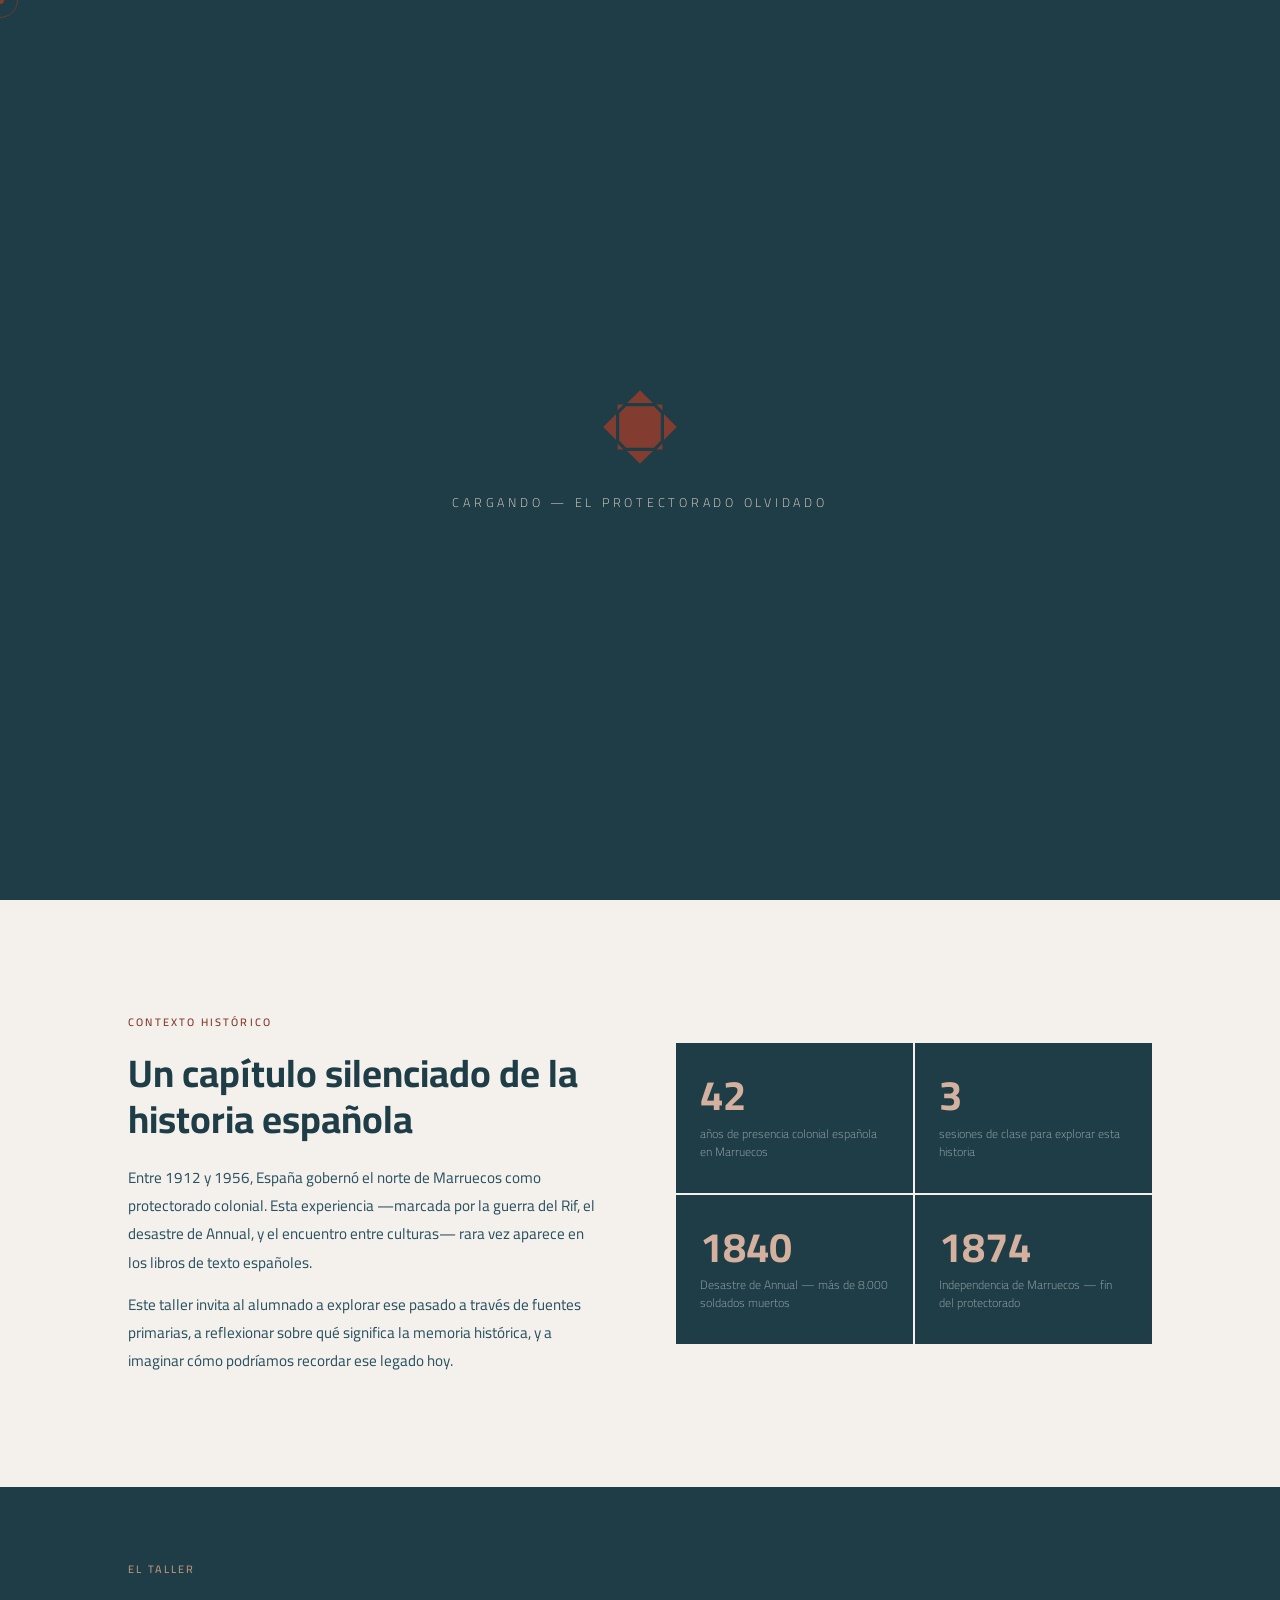
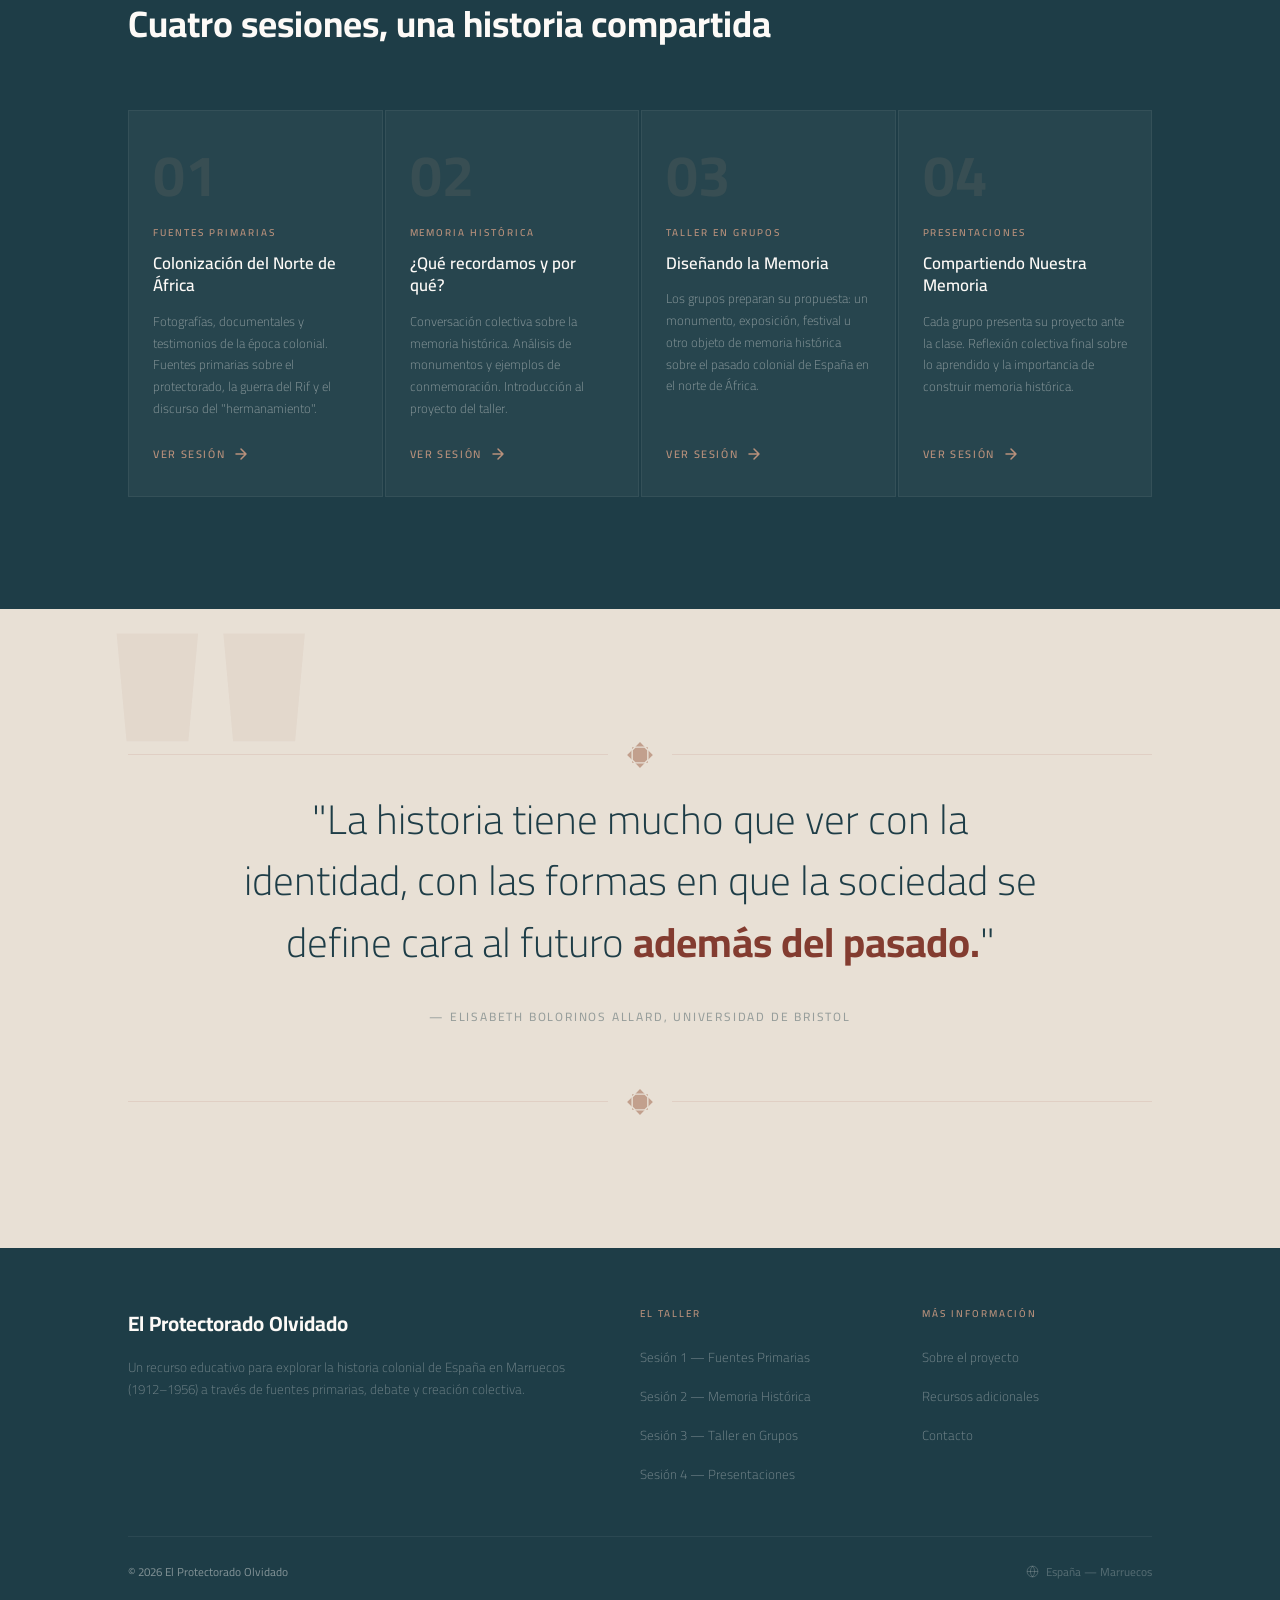
==== index.html @ 19edfaaf "first commit" ====
<!DOCTYPE html>
<html lang="es">
<head>
<meta charset="UTF-8">
<meta name="viewport" content="width=device-width, initial-scale=1.0">
<title>El Protectorado Olvidado — Historia Colonial de España en Marruecos</title>
<link rel="preconnect" href="https://fonts.googleapis.com">
<link rel="preconnect" href="https://fonts.gstatic.com" crossorigin>
<link href="https://fonts.googleapis.com/css2?family=Cairo:wght@300;400;500;600;700;900&display=swap" rel="stylesheet">
<style>
/* ===== RESET & VARIABLES ===== */
*, *::before, *::after { box-sizing: border-box; margin: 0; padding: 0; }
:root {
  --terra:       #833c30;
  --terra-dark:  #612d24;
  --terra-light: #a04e40;
  --gold:        #b9917c;
  --gold-light:  #d4b09e;
  --gold-pale:   #ecddd5;
  --bg:          #f4f0eb;
  --bg-dark:     #e8e0d5;
  --dark:        #1e3d47;
  --dark-mid:    #2a5262;
  --teal:        #366875;
  --teal-light:  #4a8899;
  --sand:        #e0cfc4;
  --white:       #fdfaf7;
  --font: 'Cairo', sans-serif;
  --ease: cubic-bezier(0.25, 0.46, 0.45, 0.94);
  --ease-out: cubic-bezier(0.16, 1, 0.3, 1);
}
html { scroll-behavior: smooth; }
body { font-family: var(--font); background: var(--bg); color: var(--dark); overflow-x: hidden; cursor: none; }
a { text-decoration: none; color: inherit; }
img { display: block; max-width: 100%; }
button { border: none; background: none; cursor: none; font-family: inherit; }
strong { font-weight: 600; }

/* ===== CUSTOM CURSOR ===== */
#cursor-dot, #cursor-ring {
  position: fixed; top: 0; left: 0; z-index: 10000; pointer-events: none; border-radius: 50%;
}
#cursor-dot  { width: 8px; height: 8px; background: var(--terra); transform: translate(-50%,-50%); transition: transform .1s; }
#cursor-ring { width: 36px; height: 36px; border: 1.5px solid var(--terra); transform: translate(-50%,-50%); transition: width .3s var(--ease), height .3s var(--ease), border-color .3s; opacity: .7; }
body.hovering #cursor-ring { width: 56px; height: 56px; border-color: var(--gold); opacity: 1; }
body.hovering #cursor-dot  { transform: translate(-50%,-50%) scale(0); }

/* ===== LOADER ===== */
#loader {
  position: fixed; inset: 0; z-index: 9999;
  background: var(--dark); display: flex; flex-direction: column; align-items: center; justify-content: center;
  transition: opacity .8s var(--ease), visibility .8s;
}
#loader.hidden { opacity: 0; visibility: hidden; }
.loader-star { width: 80px; height: 80px; animation: starSpin 3s linear infinite; }
.loader-star .star-outer { fill: var(--terra); }
.loader-star .star-grid  { fill: none; stroke: var(--dark); stroke-width: 4; }
@keyframes starSpin { to { transform: rotate(360deg); } }
.loader-text {
  margin-top: 24px; font-family: var(--font); font-weight: 300;
  color: var(--sand); font-size: .78rem; letter-spacing: .3em; text-transform: uppercase;
  animation: pulse 1.5s ease-in-out infinite;
}
@keyframes pulse { 0%,100%{opacity:.3} 50%{opacity:1} }

/* ===== NAVIGATION ===== */
#nav {
  position: fixed; top: 0; left: 0; right: 0; z-index: 1000;
  padding: 0 48px; display: flex; align-items: center; justify-content: space-between;
  height: 72px; transition: background .4s var(--ease), box-shadow .4s;
}
#nav.dark { background: rgba(30,61,71,.97); backdrop-filter: blur(12px); box-shadow: 0 1px 0 rgba(255,255,255,.06); }
#nav.scrolled { background: rgba(30,61,71,.97); backdrop-filter: blur(12px); box-shadow: 0 1px 0 rgba(255,255,255,.06); }
.nav-logo {
  font-family: var(--font); font-weight: 700; font-size: 1rem; color: var(--white);
  letter-spacing: .02em; display: flex; align-items: center; gap: 10px;
  opacity: 0; animation: fadeIn 1s 2.5s forwards;
}
.nav-logo-mark { width: 26px; height: 26px; flex-shrink: 0; }
.nav-links { display: flex; gap: 32px; list-style: none; opacity: 0; animation: fadeIn 1s 2.7s forwards; }
.nav-link {
  font-size: .72rem; letter-spacing: .15em; text-transform: uppercase;
  color: rgba(253,250,246,.65); position: relative; padding-bottom: 3px; transition: color .3s;
}
.nav-link::after { content:''; position:absolute; bottom:0; left:0; width:0; height:1px; background:var(--gold); transition:width .35s var(--ease); }
.nav-link:hover, .nav-link.active { color: var(--white); }
.nav-link:hover::after, .nav-link.active::after { width: 100%; }
.nav-hamburger { display: none; flex-direction: column; gap: 5px; padding: 8px; }
.nav-hamburger span { display: block; width: 24px; height: 1.5px; background: var(--white); transition: transform .3s, opacity .3s; }
@keyframes fadeIn { to { opacity: 1; } }

/* ===== PAGES ===== */
.page { display: none; min-height: 100vh; }
.page.active { display: block; }

/* ===== HOME HERO ===== */
#home-hero {
  height: 100vh; min-height: 600px; background: var(--dark);
  position: relative; display: flex; align-items: center; overflow: hidden;
}
.hero-pattern {
  position: absolute; inset: 0; opacity: .1;
  background-image: url("data:image/svg+xml,%3Csvg xmlns='http://www.w3.org/2000/svg' width='80' height='80'%3E%3Cpolygon points='40,3.2 54.4,17.6 62.4,17.6 62.4,25.6 76.8,40 62.4,54.4 62.4,62.4 54.4,62.4 40,76.8 25.6,62.4 17.6,62.4 17.6,54.4 3.2,40 17.6,25.6 17.6,17.6 25.6,17.6' fill='%23b9917c'/%3E%3Cpolygon points='25.6,17.6 54.4,17.6 62.4,25.6 62.4,54.4 54.4,62.4 25.6,62.4 17.6,54.4 17.6,25.6' fill='none' stroke='%231e3d47' stroke-width='3'/%3E%3C/svg%3E");
  background-size: 80px 80px; animation: patternDrift 20s linear infinite;
}
@keyframes patternDrift { to { background-position: 80px 80px; } }
.hero-gradient { position: absolute; inset: 0; background: radial-gradient(ellipse 80% 60% at 60% 40%, rgba(131,60,48,.22) 0%, transparent 70%), linear-gradient(160deg, rgba(54,104,117,.15) 0%, transparent 50%); }
.hero-content { position: relative; z-index: 2; padding: 0 10vw; max-width: 900px; }
.hero-eyebrow {
  display: inline-flex; align-items: center; gap: 12px;
  font-size: .7rem; letter-spacing: .25em; text-transform: uppercase; color: var(--gold);
  margin-bottom: 28px; font-weight: 500;
  opacity: 0; animation: slideUp .8s 2.4s var(--ease-out) forwards;
}
.hero-eyebrow::before { content:''; display:block; width:36px; height:1px; background:var(--gold); }
.hero-title { font-weight: 700; font-size: clamp(2.8rem,6vw,5.5rem); line-height: 1.05; color: var(--white); margin-bottom: 24px; overflow: hidden; }
.hero-title-line { display: block; opacity: 0; transform: translateY(110%); animation: lineReveal 1s var(--ease-out) forwards; }
.hero-title-line:nth-child(1) { animation-delay: 2.5s; }
.hero-title-line:nth-child(2) { animation-delay: 2.7s; }
.hero-title-line:nth-child(3) { animation-delay: 2.9s; font-weight: 300; color: var(--gold-light); }
@keyframes lineReveal { to { opacity:1; transform:translateY(0); } }
@keyframes slideUp { from { opacity:0; transform:translateY(20px); } to { opacity:1; transform:translateY(0); } }
.hero-sub {
  font-size: 1.05rem; color: rgba(253,250,246,.6); max-width: 520px; line-height: 1.8;
  font-weight: 300; opacity: 0; animation: slideUp .9s 3.1s var(--ease-out) forwards;
}
.hero-cta {
  display: inline-flex; align-items: center; gap: 12px; margin-top: 44px;
  padding: 13px 30px; border: 1px solid rgba(185,145,124,.4); color: var(--gold-light);
  font-size: .75rem; letter-spacing: .15em; text-transform: uppercase; font-weight: 600;
  transition: background .3s, border-color .3s, color .3s;
  opacity: 0; animation: slideUp .9s 3.3s var(--ease-out) forwards;
}
.hero-cta:hover { background: var(--terra); border-color: var(--terra); color: var(--white); }
.hero-cta svg { transition: transform .3s var(--ease); }
.hero-cta:hover svg { transform: translateX(6px); }
.hero-scroll {
  position: absolute; bottom: 40px; left: 50%; transform: translateX(-50%);
  display: flex; flex-direction: column; align-items: center; gap: 8px;
  color: rgba(253,250,246,.3); font-size: .62rem; letter-spacing: .2em; text-transform: uppercase;
  opacity: 0; animation: fadeIn 1s 3.8s forwards;
}
.scroll-line { width: 1px; height: 56px; background: linear-gradient(to bottom, rgba(185,145,124,.8), transparent); animation: scrollLine 2s ease-in-out infinite; }
@keyframes scrollLine { 0%{transform:scaleY(0);transform-origin:top} 50%{transform:scaleY(1);transform-origin:top} 51%{transform:scaleY(1);transform-origin:bottom} 100%{transform:scaleY(0);transform-origin:bottom} }

/* ===== HOME INTRO ===== */
.home-intro { padding: 112px 10vw; display: grid; grid-template-columns: 1fr 1fr; gap: 72px; align-items: center; }
.intro-label { font-size: .68rem; letter-spacing: .2em; text-transform: uppercase; color: var(--terra); margin-bottom: 18px; font-weight: 600; }
.intro-heading { font-weight: 700; font-size: clamp(1.7rem,3vw,2.5rem); line-height: 1.2; margin-bottom: 22px; color: var(--dark); }
.intro-body { font-size: .95rem; line-height: 1.85; color: var(--dark-mid); font-weight: 400; }
.intro-body + .intro-body { margin-top: 14px; }
.intro-stat-grid { display: grid; grid-template-columns: 1fr 1fr; gap: 2px; }
.intro-stat {
  background: var(--dark); color: var(--white); padding: 32px 24px;
  position: relative; overflow: hidden; transition: background .4s;
}
.intro-stat:hover { background: var(--terra-dark); }
.intro-stat::before { content:''; position:absolute; top:0; left:0; width:3px; height:0; background:var(--gold); transition:height .5s var(--ease-out); }
.intro-stat:hover::before { height: 100%; }
.stat-num { font-weight: 700; font-size: 2.6rem; color: var(--gold-light); line-height: 1; margin-bottom: 8px; }
.stat-label { font-size: .75rem; color: rgba(253,250,246,.55); line-height: 1.5; font-weight: 300; }

/* ===== SESSION CARDS ===== */
.sessions-section { padding: 72px 10vw 112px; background: var(--dark); }
.section-header { margin-bottom: 52px; }
.section-label { font-size: .68rem; letter-spacing: .2em; text-transform: uppercase; color: var(--gold); font-weight: 600; }
.section-title { font-weight: 700; font-size: clamp(1.5rem,3vw,2.3rem); color: var(--white); margin-top: 10px; }
.sessions-grid { display: grid; grid-template-columns: repeat(4,1fr); gap: 2px; }
.session-card {
  position: relative; overflow: hidden; background: rgba(255,255,255,.04); border: 1px solid rgba(255,255,255,.06);
  padding: 36px 24px 32px; cursor: none; min-height: 300px;
  display: flex; flex-direction: column; justify-content: space-between;
  transition: background .4s, border-color .4s;
}
.session-card::before { content:''; position:absolute; bottom:0; left:0; right:0; height:2px; background:linear-gradient(to right,var(--terra),var(--gold)); transform:scaleX(0); transform-origin:left; transition:transform .5s var(--ease-out); }
.session-card:hover { background: rgba(255,255,255,.07); border-color: rgba(185,145,124,.2); }
.session-card:hover::before { transform: scaleX(1); }
.card-num { font-weight: 700; font-size: 3.6rem; color: rgba(185,145,124,.12); line-height: 1; margin-bottom: 18px; transition: color .4s; }
.session-card:hover .card-num { color: rgba(185,145,124,.28); }
.card-tag { font-size: .62rem; letter-spacing: .2em; text-transform: uppercase; color: var(--gold); margin-bottom: 10px; font-weight: 600; }
.card-title { font-weight: 600; font-size: 1.05rem; color: var(--white); line-height: 1.35; margin-bottom: 14px; }
.card-desc { font-size: .8rem; color: rgba(253,250,246,.45); line-height: 1.7; flex: 1; font-weight: 300; }
.card-arrow { display:inline-flex; align-items:center; gap:8px; margin-top:24px; font-size:.68rem; letter-spacing:.15em; text-transform:uppercase; color:var(--gold); transition:gap .3s var(--ease); font-weight:600; }
.session-card:hover .card-arrow { gap: 14px; }

/* ===== QUOTE SECTION ===== */
.quote-section { padding: 112px 10vw; background: var(--bg-dark); position: relative; overflow: hidden; }
.quote-section::before { content:'"'; position:absolute; top:-60px; left:8vw; font-size:28rem; color:rgba(131,60,48,.05); line-height:1; pointer-events:none; font-weight:900; }
.quote-text { font-weight: 300; font-size: clamp(1.4rem,3.2vw,2.6rem); line-height: 1.5; color: var(--dark); max-width: 800px; margin: 0 auto; text-align: center; }
.quote-text em { color: var(--terra); font-style: normal; font-weight: 700; }
.quote-attr { text-align:center; margin-top:32px; font-size:.75rem; letter-spacing:.15em; text-transform:uppercase; color:rgba(30,61,71,.4); font-weight:500; }

/* ===== REVEAL ANIMATIONS ===== */
.reveal        { opacity:0; transform:translateY(40px);  transition:opacity .9s var(--ease-out), transform .9s var(--ease-out); }
.reveal-left   { opacity:0; transform:translateX(-40px); transition:opacity .9s var(--ease-out), transform .9s var(--ease-out); }
.reveal-right  { opacity:0; transform:translateX(40px);  transition:opacity .9s var(--ease-out), transform .9s var(--ease-out); }
.reveal.visible,.reveal-left.visible,.reveal-right.visible { opacity:1; transform:none; }
[data-delay='1']{transition-delay:.1s}[data-delay='2']{transition-delay:.2s}
[data-delay='3']{transition-delay:.3s}[data-delay='4']{transition-delay:.4s}

/* ===== SLIDER ===== */
.slider-wrapper { position:relative; height:100vh; min-height:600px; overflow:hidden; background:var(--dark); }
.slide { position:absolute; inset:0; display:flex; align-items:center; opacity:0; visibility:hidden; transition:opacity .9s var(--ease-out); overflow:hidden; }
.slide.active  { opacity:1; visibility:visible; z-index:2; }
.slide.prev    { z-index:1; }
.slide-bg { position:absolute; inset:0; background-size:cover; background-position:center; transform:scale(1.06); transition:transform 8s ease; }
.slide.active .slide-bg { transform:scale(1); }
.slide-overlay { position:absolute; inset:0; background:linear-gradient(110deg,rgba(30,61,71,.88) 0%,rgba(30,61,71,.55) 55%,rgba(30,61,71,.2) 100%); }
.slide-overlay.heavy { background:linear-gradient(110deg,rgba(30,61,71,.93) 0%,rgba(30,61,71,.75) 60%,rgba(30,61,71,.5) 100%); }
.slide-content { position:relative; z-index:3; padding:0 10vw; max-width:800px; transition: max-width .6s var(--ease-out); }

/* ---- Foreground image pane ---- */
/* Drop <div class="slide-fg"><img class="slide-img" src="…"></div>
   anywhere inside a .slide to get a right-hand image column.          */
.slide-fg {
  position: absolute;
  right: 8vw; top: 50%;
  transform: translateY(-50%) translateX(48px);
  z-index: 4;
  width: 38%; max-width: 500px;
  display: flex; align-items: center; justify-content: center;
  opacity: 0;
  transition: opacity .9s .45s var(--ease-out), transform .9s .45s var(--ease-out);
  pointer-events: none;
}
.slide.active .slide-fg {
  opacity: 1;
  transform: translateY(-50%) translateX(0);
}
/* When a foreground image is present, pull in the text so they don't overlap */
.slide:has(.slide-fg) .slide-content { max-width: 50%; }
.slide-img {
  display: block; max-width: 100%; max-height: 62vh;
  object-fit: contain;
  filter: drop-shadow(0 16px 48px rgba(0,0,0,.5));
}
@media (max-width: 900px) {
  .slide-fg { display: none; }
  .slide:has(.slide-fg) .slide-content { max-width: 800px; }
}

/* Slide content animations */
.slide-tag { display:inline-flex; align-items:center; gap:10px; font-size:.68rem; letter-spacing:.25em; text-transform:uppercase; color:var(--gold); margin-bottom:22px; font-weight:600; opacity:0; transform:translateY(20px); transition:opacity .7s .2s var(--ease-out),transform .7s .2s var(--ease-out); }
.slide.active .slide-tag { opacity:1; transform:translateY(0); }
.slide-tag::before { content:''; display:block; width:28px; height:1px; background:var(--gold); }
.slide-heading { font-weight:700; font-size:clamp(1.9rem,4vw,3.5rem); color:var(--white); line-height:1.1; margin-bottom:22px; opacity:0; transform:translateY(30px); transition:opacity .8s .35s var(--ease-out),transform .8s .35s var(--ease-out); }
.slide.active .slide-heading { opacity:1; transform:translateY(0); }
.slide-body { font-size:.95rem; color:rgba(253,250,246,.72); line-height:1.85; max-width:560px; font-weight:300; opacity:0; transform:translateY(20px); transition:opacity .8s .5s var(--ease-out),transform .8s .5s var(--ease-out); }
.slide.active .slide-body { opacity:1; transform:translateY(0); }
.slide-quote { margin-top:28px; padding-left:18px; border-left:2px solid var(--gold); font-size:1rem; color:rgba(253,250,246,.6); line-height:1.65; font-weight:300; opacity:0; transform:translateY(20px); transition:opacity .8s .65s var(--ease-out),transform .8s .65s var(--ease-out); }
.slide.active .slide-quote { opacity:1; transform:translateY(0); }
.slide-quote cite { display:block; margin-top:8px; font-style:normal; font-size:.72rem; letter-spacing:.1em; color:var(--gold); font-weight:500; }
.slide-activity { margin-top:24px; padding:18px 22px; background:rgba(185,145,124,.12); border:1px solid rgba(185,145,124,.2); opacity:0; transform:translateY(20px); transition:opacity .8s .65s var(--ease-out),transform .8s .65s var(--ease-out); }
.slide.active .slide-activity { opacity:1; transform:translateY(0); }
.slide-activity-label { font-size:.65rem; letter-spacing:.2em; text-transform:uppercase; color:var(--gold); margin-bottom:10px; font-weight:600; }
.slide-activity p { font-size:.85rem; color:rgba(253,250,246,.72); line-height:1.75; font-weight:300; }

/* Slider controls */
.slider-nav { position:absolute; bottom:44px; left:0; right:0; z-index:10; display:flex; align-items:center; justify-content:space-between; padding:0 10vw; }
.slider-progress { display:flex; gap:8px; align-items:center; }
.progress-dot { width:6px; height:6px; border-radius:50%; background:rgba(253,250,246,.22); transition:background .3s,width .4s var(--ease-out); cursor:none; }
.progress-dot.active { width:24px; border-radius:3px; background:var(--gold); }
.slider-buttons { display:flex; gap:10px; }
.slider-btn { width:46px; height:46px; border:1px solid rgba(253,250,246,.18); display:flex; align-items:center; justify-content:center; color:rgba(253,250,246,.65); transition:background .3s,border-color .3s,color .3s; }
.slider-btn:hover { background:var(--terra); border-color:var(--terra); color:var(--white); }
.slider-count { font-size:.82rem; color:rgba(253,250,246,.35); font-weight:300; }
.slider-count span { color:var(--gold-light); font-weight:700; }

/* Slider session bar */
.slider-session-bar { background:var(--dark); border-bottom:1px solid rgba(255,255,255,.07); padding:16px 10vw; display:flex; align-items:center; justify-content:space-between; }
.session-bar-title { font-weight:700; font-size:.95rem; color:var(--white); }
.session-bar-sub { font-size:.65rem; letter-spacing:.18em; text-transform:uppercase; color:var(--gold); margin-top:2px; font-weight:600; }
.back-link { display:inline-flex; align-items:center; gap:8px; font-size:.68rem; letter-spacing:.15em; text-transform:uppercase; color:rgba(253,250,246,.45); transition:color .3s; font-weight:500; }
.back-link:hover { color:var(--gold); }

/* ===== SESSION 3/4 PAGES ===== */
.session-hero {
  min-height: 52vh; background: var(--dark); display: flex; align-items: flex-end;
  padding: 0 10vw 56px; position: relative; overflow: hidden;
}
.session-hero-pattern { position:absolute; inset:0; opacity:.08; background-image:url("data:image/svg+xml,%3Csvg xmlns='http://www.w3.org/2000/svg' width='100' height='100'%3E%3Cpolygon points='50,4 68,22 78,22 78,32 96,50 78,68 78,78 68,78 50,96 32,78 22,78 22,68 4,50 22,32 22,22 32,22' fill='%23b9917c'/%3E%3Cpolygon points='32,22 68,22 78,32 78,68 68,78 32,78 22,68 22,32' fill='none' stroke='%231e3d47' stroke-width='4'/%3E%3C/svg%3E"); background-size:100px 100px; }
.session-hero-num { position:absolute; right:10vw; bottom:30px; font-weight:900; font-size:13rem; color:rgba(185,145,124,.06); line-height:1; pointer-events:none; user-select:none; }
.session-hero-eyebrow { font-size:.68rem; letter-spacing:.25em; text-transform:uppercase; color:var(--gold); margin-bottom:14px; display:flex; align-items:center; gap:12px; font-weight:600; }
.session-hero-eyebrow::before { content:''; display:block; width:28px; height:1px; background:var(--gold); }
.session-hero-title { font-weight:700; font-size:clamp(2rem,5vw,3.8rem); color:var(--white); line-height:1.1; }
.session-hero-title em { font-style:normal; font-weight:300; color:var(--gold-light); }
.session-body { padding: 72px 10vw; }
.session-intro { max-width: 700px; margin-bottom: 64px; }
.session-intro-text { font-size: 1.05rem; line-height: 1.85; color: var(--dark-mid); font-weight: 400; }
.objectives-box { background:var(--dark); color:var(--white); padding:44px; margin-bottom:56px; position:relative; overflow:hidden; }
.objectives-box::before { content:''; position:absolute; top:0; left:0; width:4px; height:100%; background:linear-gradient(to bottom,var(--terra),var(--gold)); }
.objectives-label { font-size:.68rem; letter-spacing:.2em; text-transform:uppercase; color:var(--gold); margin-bottom:22px; font-weight:600; }
.objectives-list { list-style:none; display:flex; flex-direction:column; gap:14px; }
.objectives-list li { display:flex; gap:14px; font-size:.92rem; line-height:1.6; color:rgba(253,250,246,.78); font-weight:300; }
.objectives-list li::before { content:'→'; color:var(--gold); flex-shrink:0; margin-top:1px; }
.content-block { margin-bottom: 56px; }
.block-label { font-size:.68rem; letter-spacing:.2em; text-transform:uppercase; color:var(--terra); margin-bottom:12px; display:flex; align-items:center; gap:12px; font-weight:600; }
.block-label::after { content:''; flex:1; height:1px; background:var(--sand); }
.block-title { font-weight:700; font-size:clamp(1.3rem,2.5vw,1.9rem); color:var(--dark); margin-bottom:18px; }
.block-text { font-size:.92rem; line-height:1.85; color:var(--dark-mid); max-width:680px; font-weight:400; }
.activity-cards { display:grid; grid-template-columns:repeat(auto-fit,minmax(260px,1fr)); gap:2px; margin-top:28px; }
.activity-card { background:var(--bg-dark); padding:28px 24px; border:1px solid var(--sand); transition:border-color .3s,background .3s,transform .3s var(--ease); }
.activity-card:hover { background:var(--white); border-color:var(--terra); transform:translateY(-4px); }
.activity-icon { font-size:1.4rem; margin-bottom:14px; }
.activity-card h4 { font-weight:700; font-size:.92rem; margin-bottom:8px; color:var(--dark); }
.activity-card p { font-size:.8rem; line-height:1.7; color:var(--dark-mid); font-weight:300; }
.session-nav-strip { border-top:1px solid var(--sand); padding:44px 10vw; display:flex; justify-content:space-between; align-items:center; background:var(--white); }
.session-next-btn { display:inline-flex; align-items:center; gap:12px; padding:13px 28px; background:var(--dark); color:var(--white); font-size:.75rem; letter-spacing:.15em; text-transform:uppercase; font-weight:600; transition:background .3s; }
.session-next-btn:hover { background:var(--terra); }
.timeline { position:relative; padding-left:36px; margin-top:36px; }
.timeline::before { content:''; position:absolute; left:7px; top:0; bottom:0; width:1px; background:linear-gradient(to bottom,var(--terra),var(--gold),transparent); }
.timeline-item { margin-bottom:36px; position:relative; }
.timeline-item::before { content:''; position:absolute; left:-33px; top:5px; width:10px; height:10px; border-radius:50%; background:var(--terra); border:2px solid var(--bg); box-shadow:0 0 0 2px var(--terra); }
.timeline-year { font-size:.68rem; letter-spacing:.15em; text-transform:uppercase; color:var(--gold); margin-bottom:5px; font-weight:600; }
.timeline-event { font-weight:700; font-size:.95rem; color:var(--dark); margin-bottom:5px; }
.timeline-desc { font-size:.83rem; color:var(--dark-mid); line-height:1.65; font-weight:300; }

/* ===== ABOUT PAGE ===== */
.about-hero { min-height:56vh; background:var(--dark); display:flex; align-items:center; padding:88px 10vw 64px; position:relative; overflow:hidden; }
.about-body { display:grid; grid-template-columns:1.3fr 1fr; gap:72px; padding:88px 10vw; align-items:start; }
.about-text p { font-size:.95rem; line-height:1.85; color:var(--dark-mid); margin-bottom:18px; font-weight:400; }
.about-sidebar { position:sticky; top:96px; }
.about-feature { padding:28px; background:var(--dark); color:var(--white); margin-bottom:2px; transition:background .3s; }
.about-feature:hover { background:var(--terra-dark); }
.about-feature-icon { font-size:1.6rem; margin-bottom:12px; }
.about-feature h4 { font-weight:700; font-size:.9rem; color:var(--gold-light); margin-bottom:7px; }
.about-feature p { font-size:.78rem; color:rgba(253,250,246,.55); line-height:1.7; font-weight:300; }

/* ===== RESOURCES PAGE ===== */
.resources-hero { min-height:48vh; background:var(--dark); display:flex; align-items:flex-end; padding:88px 10vw 56px; position:relative; overflow:hidden; }
.resources-body { padding:72px 10vw; }
.resource-category { margin-bottom:64px; }
.resource-category-label { font-size:.68rem; letter-spacing:.2em; text-transform:uppercase; color:var(--terra); display:flex; align-items:center; gap:12px; margin-bottom:28px; font-weight:600; }
.resource-category-label::after { content:''; flex:1; height:1px; background:var(--sand); }
.resource-grid { display:grid; grid-template-columns:repeat(auto-fill,minmax(290px,1fr)); gap:2px; }
.resource-item { padding:26px; background:var(--white); border:1px solid var(--sand); transition:border-color .3s,transform .3s var(--ease); }
.resource-item:hover { border-color:var(--terra); transform:translateY(-4px); }
.resource-type { font-size:.62rem; letter-spacing:.15em; text-transform:uppercase; color:var(--gold); margin-bottom:7px; font-weight:600; }
.resource-title { font-weight:700; font-size:.92rem; color:var(--dark); margin-bottom:5px; line-height:1.4; }
.resource-author { font-size:.75rem; color:rgba(30,61,71,.45); margin-bottom:9px; font-weight:300; }
.resource-desc { font-size:.78rem; color:var(--dark-mid); line-height:1.65; font-weight:300; }
.resource-link { display:inline-flex; align-items:center; gap:6px; margin-top:10px; font-size:.68rem; letter-spacing:.12em; text-transform:uppercase; color:var(--terra); font-weight:600; transition:color .3s; }
.resource-link:hover { color:var(--terra-dark); }

/* ===== CONTACT PAGE ===== */
.contact-hero { min-height:48vh; background:var(--dark); display:flex; align-items:flex-end; padding:88px 10vw 56px; position:relative; overflow:hidden; }
.contact-body { padding:72px 10vw; display:grid; grid-template-columns:1fr 1fr; gap:72px; }
.contact-intro p { font-size:.95rem; line-height:1.85; color:var(--dark-mid); margin-bottom:16px; font-weight:400; }
.contact-persons { display:flex; flex-direction:column; gap:2px; margin-top:36px; }
.contact-person { padding:28px; background:var(--dark); color:var(--white); transition:background .3s; }
.contact-person:hover { background:var(--terra-dark); }
.contact-person-name { font-weight:700; font-size:1rem; color:var(--white); margin-bottom:4px; }
.contact-person-role { font-size:.72rem; letter-spacing:.12em; text-transform:uppercase; color:var(--gold); margin-bottom:10px; font-weight:600; }
.contact-person-detail { font-size:.82rem; color:rgba(253,250,246,.55); line-height:1.6; font-weight:300; }
.contact-form { background:var(--white); padding:48px; border:1px solid var(--sand); }
.form-label { font-size:.7rem; letter-spacing:.15em; text-transform:uppercase; color:var(--teal); margin-bottom:8px; display:block; font-weight:600; }
.form-input, .form-textarea {
  width:100%; padding:12px 16px; border:1px solid var(--sand); background:var(--bg);
  font-family:var(--font); font-size:.9rem; color:var(--dark); outline:none;
  transition:border-color .3s; margin-bottom:20px; font-weight:400;
}
.form-input:focus, .form-textarea:focus { border-color:var(--teal); }
.form-textarea { min-height:140px; resize:vertical; }
.form-btn {
  width:100%; padding:14px; background:var(--terra); color:var(--white);
  font-family:var(--font); font-size:.8rem; letter-spacing:.2em; text-transform:uppercase;
  font-weight:700; transition:background .3s; cursor:none;
}
.form-btn:hover { background:var(--terra-dark); }
.form-note { font-size:.75rem; color:rgba(30,61,71,.4); margin-top:12px; line-height:1.6; font-weight:300; }

/* ===== MOROCCAN DIVIDER ===== */
.moroccan-divider { display:flex; align-items:center; justify-content:center; padding:20px 0; gap:18px; }
.moroccan-divider::before,.moroccan-divider::after { content:''; flex:1; height:1px; background:var(--sand); }
.divider-star { width:28px; height:28px; color:var(--gold); opacity:.8; }

/* ===== FOOTER ===== */
footer { background:var(--dark); color:rgba(253,250,246,.45); padding:56px 10vw 36px; }
.footer-grid { display:grid; grid-template-columns:2fr 1fr 1fr; gap:52px; margin-bottom:48px; }
.footer-brand { font-weight:700; font-size:1.3rem; color:var(--white); margin-bottom:14px; }
.footer-tagline { font-size:.83rem; color:rgba(253,250,246,.35); line-height:1.65; font-weight:300; }
.footer-nav-label { font-size:.62rem; letter-spacing:.2em; text-transform:uppercase; color:var(--gold); margin-bottom:18px; font-weight:600; }
.footer-nav-links { list-style:none; display:flex; flex-direction:column; gap:9px; }
.footer-nav-links a { font-size:.82rem; color:rgba(253,250,246,.38); transition:color .3s; font-weight:300; }
.footer-nav-links a:hover { color:var(--white); }
.footer-bottom { border-top:1px solid rgba(255,255,255,.06); padding-top:24px; display:flex; justify-content:space-between; font-size:.72rem; }
.footer-geo-mark { display:flex; align-items:center; gap:7px; color:rgba(253,250,246,.25); }

/* ===== MOBILE MENU ===== */
.mobile-menu { position:fixed; inset:0; z-index:999; background:var(--dark); display:flex; flex-direction:column; align-items:center; justify-content:center; gap:28px; transform:translateY(-100%); transition:transform .5s var(--ease-out); }
.mobile-menu.open { transform:translateY(0); }
.mobile-menu a { font-weight:700; font-size:1.8rem; color:rgba(253,250,246,.65); transition:color .3s; }
.mobile-menu a:hover { color:var(--gold-light); }
.mobile-close { position:absolute; top:24px; right:24px; font-size:1.4rem; color:rgba(253,250,246,.4); padding:8px; }

/* ===== RESPONSIVE ===== */
@media(max-width:1024px){
  .sessions-grid{grid-template-columns:repeat(2,1fr)}
  .home-intro{grid-template-columns:1fr;gap:44px}
  .about-body{grid-template-columns:1fr}
  .about-sidebar{position:static}
  .footer-grid{grid-template-columns:1fr 1fr}
  .contact-body{grid-template-columns:1fr}
}
@media(max-width:768px){
  #nav{padding:0 24px}
  .nav-links{display:none}
  .nav-hamburger{display:flex}
  .sessions-grid{grid-template-columns:1fr}
  .hero-content,.session-body,.about-body,.resources-body,.contact-body,.sessions-section,.quote-section,.home-intro{padding-left:6vw;padding-right:6vw}
  .footer-grid{grid-template-columns:1fr;gap:36px}
  .intro-stat-grid{grid-template-columns:1fr}
  .slider-nav{padding:0 6vw}
}
</style>
</head>
<body>

<!-- Cursor -->
<div id="cursor-dot"></div>
<div id="cursor-ring"></div>

<!-- Loader -->
<div id="loader">
  <svg class="loader-star" viewBox="0 0 100 100" xmlns="http://www.w3.org/2000/svg">
    <polygon class="star-outer" points="50,4 68,22 78,22 78,32 96,50 78,68 78,78 68,78 50,96 32,78 22,78 22,68 4,50 22,32 22,22 32,22"/>
    <polygon class="star-grid"  points="32,22 68,22 78,32 78,68 68,78 32,78 22,68 22,32"/>
  </svg>
  <div class="loader-text">Cargando — El Protectorado Olvidado</div>
</div>

<!-- Mobile Menu -->
<div class="mobile-menu" id="mobileMenu">
  <button class="mobile-close" id="mobileClose">✕</button>
  <a href="#" data-page="home">Inicio</a>
  <a href="#" data-page="s1">Sesión 1</a>
  <a href="#" data-page="s2">Sesión 2</a>
  <a href="#" data-page="s3">Sesión 3</a>
  <a href="#" data-page="s4">Sesión 4</a>
  <a href="#" data-page="about">El Proyecto</a>
  <a href="#" data-page="resources">Recursos</a>
  <a href="#" data-page="contact">Contacto</a>
</div>

<!-- Navigation -->
<nav id="nav">
  <a href="#" class="nav-logo" data-page="home">
    <svg class="nav-logo-mark" viewBox="0 0 100 100" xmlns="http://www.w3.org/2000/svg">
      <polygon points="50,4 68,22 78,22 78,32 96,50 78,68 78,78 68,78 50,96 32,78 22,78 22,68 4,50 22,32 22,22 32,22" fill="#b9917c"/>
      <polygon points="32,22 68,22 78,32 78,68 68,78 32,78 22,68 22,32" fill="none" stroke="#1e3d47" stroke-width="5"/>
    </svg>
    El Protectorado Olvidado
  </a>
  <ul class="nav-links">
    <li><a href="#" class="nav-link active" data-page="home">Inicio</a></li>
    <li><a href="#" class="nav-link" data-page="s1">Sesión 1</a></li>
    <li><a href="#" class="nav-link" data-page="s2">Sesión 2</a></li>
    <li><a href="#" class="nav-link" data-page="s3">Sesión 3</a></li>
    <li><a href="#" class="nav-link" data-page="s4">Sesión 4</a></li>
    <li><a href="#" class="nav-link" data-page="about">El Proyecto</a></li>
    <li><a href="#" class="nav-link" data-page="resources">Recursos</a></li>
    <li><a href="#" class="nav-link" data-page="contact">Contacto</a></li>
  </ul>
  <button class="nav-hamburger" id="hamburger"><span></span><span></span><span></span></button>
</nav>

<!-- ========== HOME ========== -->
<div class="page active" id="page-home">
  <section id="home-hero">
    <div class="hero-pattern"></div>
    <div class="hero-gradient"></div>
    <div class="hero-content">
      <div class="hero-eyebrow">Taller Educativo · Historia Colonial</div>
      <h1 class="hero-title">
        <span class="hero-title-line">El Protectorado</span>
        <span class="hero-title-line">Olvidado</span>
        <span class="hero-title-line">España en Marruecos</span>
      </h1>
      <p class="hero-sub">Un taller para explorar la historia colonial de España en el norte de África, sus memorias, y las huellas que dejó en ambos países.</p>
      <a href="#" class="hero-cta" data-page="s1">Comenzar el taller <svg width="16" height="16" viewBox="0 0 16 16" fill="none"><path d="M3 8H13M13 8L8 3M13 8L8 13" stroke="currentColor" stroke-width="1.5" stroke-linecap="round"/></svg></a>
    </div>
    <div class="hero-scroll"><div class="scroll-line"></div>Desplaza</div>
  </section>

  <section class="home-intro">
    <div class="reveal-left">
      <div class="intro-label">Contexto histórico</div>
      <h2 class="intro-heading">Un capítulo silenciado de la historia española</h2>
      <p class="intro-body">Entre 1912 y 1956, España gobernó el norte de Marruecos como protectorado colonial. Esta experiencia —marcada por la guerra del Rif, el desastre de Annual, y el encuentro entre culturas— rara vez aparece en los libros de texto españoles.</p>
      <p class="intro-body">Este taller invita al alumnado a explorar ese pasado a través de fuentes primarias, a reflexionar sobre qué significa la memoria histórica, y a imaginar cómo podríamos recordar ese legado hoy.</p>
    </div>
    <div class="reveal-right">
      <div class="intro-stat-grid">
        <div class="intro-stat reveal" data-delay="1"><div class="stat-num">44</div><div class="stat-label">años de presencia colonial española en Marruecos</div></div>
        <div class="intro-stat reveal" data-delay="2"><div class="stat-num">4</div><div class="stat-label">sesiones de clase para explorar esta historia</div></div>
        <div class="intro-stat reveal" data-delay="3"><div class="stat-num">1921</div><div class="stat-label">Desastre de Annual — más de 8.000 soldados muertos</div></div>
        <div class="intro-stat reveal" data-delay="4"><div class="stat-num">1956</div><div class="stat-label">Independencia de Marruecos — fin del protectorado</div></div>
      </div>
    </div>
  </section>

  <section class="sessions-section">
    <div class="section-header reveal">
      <div class="section-label">El Taller</div>
      <h2 class="section-title">Cuatro sesiones, una historia compartida</h2>
    </div>
    <div class="sessions-grid">
      <div class="session-card reveal" data-delay="1" data-page="s1">
        <div><div class="card-num">01</div><div class="card-tag">Fuentes primarias</div><h3 class="card-title">Colonización del Norte de África</h3><p class="card-desc">Fotografías, documentales y testimonios de la época colonial. Fuentes primarias sobre el protectorado, la guerra del Rif y el discurso del "hermanamiento".</p></div>
        <div class="card-arrow">Ver sesión <svg width="16" height="16" viewBox="0 0 16 16" fill="none"><path d="M3 8H13M13 8L8 3M13 8L8 13" stroke="currentColor" stroke-width="1.5" stroke-linecap="round"/></svg></div>
      </div>
      <div class="session-card reveal" data-delay="2" data-page="s2">
        <div><div class="card-num">02</div><div class="card-tag">Memoria histórica</div><h3 class="card-title">¿Qué recordamos y por qué?</h3><p class="card-desc">Conversación colectiva sobre la memoria histórica. Análisis de monumentos y ejemplos de conmemoración. Introducción al proyecto del taller.</p></div>
        <div class="card-arrow">Ver sesión <svg width="16" height="16" viewBox="0 0 16 16" fill="none"><path d="M3 8H13M13 8L8 3M13 8L8 13" stroke="currentColor" stroke-width="1.5" stroke-linecap="round"/></svg></div>
      </div>
      <div class="session-card reveal" data-delay="3" data-page="s3">
        <div><div class="card-num">03</div><div class="card-tag">Taller en grupos</div><h3 class="card-title">Diseñando la Memoria</h3><p class="card-desc">Los grupos preparan su propuesta: un monumento, exposición, festival u otro objeto de memoria histórica sobre el pasado colonial de España en el norte de África.</p></div>
        <div class="card-arrow">Ver sesión <svg width="16" height="16" viewBox="0 0 16 16" fill="none"><path d="M3 8H13M13 8L8 3M13 8L8 13" stroke="currentColor" stroke-width="1.5" stroke-linecap="round"/></svg></div>
      </div>
      <div class="session-card reveal" data-delay="4" data-page="s4">
        <div><div class="card-num">04</div><div class="card-tag">Presentaciones</div><h3 class="card-title">Compartiendo Nuestra Memoria</h3><p class="card-desc">Cada grupo presenta su proyecto ante la clase. Reflexión colectiva final sobre lo aprendido y la importancia de construir memoria histórica.</p></div>
        <div class="card-arrow">Ver sesión <svg width="16" height="16" viewBox="0 0 16 16" fill="none"><path d="M3 8H13M13 8L8 3M13 8L8 13" stroke="currentColor" stroke-width="1.5" stroke-linecap="round"/></svg></div>
      </div>
    </div>
  </section>

  <section class="quote-section">
    <div class="moroccan-divider"><svg class="divider-star" viewBox="0 0 100 100" xmlns="http://www.w3.org/2000/svg"><polygon points="50,4 68,22 78,22 78,32 96,50 78,68 78,78 68,78 50,96 32,78 22,78 22,68 4,50 22,32 22,22 32,22" fill="currentColor"/><polygon points="32,22 68,22 78,32 78,68 68,78 32,78 22,68 22,32" fill="none" stroke="var(--bg-dark)" stroke-width="5"/></svg></div>
    <blockquote class="quote-text reveal">"La historia tiene mucho que ver con la identidad, con las formas en que la sociedad se define cara al futuro <em>además del pasado.</em>"</blockquote>
    <p class="quote-attr reveal" data-delay="2">— Elisabeth Bolorinos Allard, Universidad de Bristol</p>
    <div class="moroccan-divider" style="margin-top:40px"><svg class="divider-star" viewBox="0 0 100 100" xmlns="http://www.w3.org/2000/svg"><polygon points="50,4 68,22 78,22 78,32 96,50 78,68 78,78 68,78 50,96 32,78 22,78 22,68 4,50 22,32 22,22 32,22" fill="currentColor"/><polygon points="32,22 68,22 78,32 78,68 68,78 32,78 22,68 22,32" fill="none" stroke="var(--bg-dark)" stroke-width="5"/></svg></div>
  </section>

  <footer>
    <div class="footer-grid">
      <div><div class="footer-brand">El Protectorado Olvidado</div><p class="footer-tagline">Un recurso educativo para explorar la historia colonial de España en Marruecos (1912–1956) a través de fuentes primarias, debate y creación colectiva.</p></div>
      <div><div class="footer-nav-label">El Taller</div><ul class="footer-nav-links"><li><a href="#" data-page="s1">Sesión 1 — Fuentes Primarias</a></li><li><a href="#" data-page="s2">Sesión 2 — Memoria Histórica</a></li><li><a href="#" data-page="s3">Sesión 3 — Taller en Grupos</a></li><li><a href="#" data-page="s4">Sesión 4 — Presentaciones</a></li></ul></div>
      <div><div class="footer-nav-label">Más información</div><ul class="footer-nav-links"><li><a href="#" data-page="about">Sobre el proyecto</a></li><li><a href="#" data-page="resources">Recursos adicionales</a></li><li><a href="#" data-page="contact">Contacto</a></li></ul></div>
    </div>
    <div class="footer-bottom"><span>© 2026 El Protectorado Olvidado</span><div class="footer-geo-mark"><svg width="13" height="13" viewBox="0 0 24 24" fill="none" stroke="currentColor" stroke-width="1.5"><circle cx="12" cy="12" r="10"/><path d="M2 12h20M12 2a15.3 15.3 0 0 1 4 10 15.3 15.3 0 0 1-4 10 15.3 15.3 0 0 1-4-10 15.3 15.3 0 0 1 4-10z"/></svg>España — Marruecos</div></div>
  </footer>
</div>

<!-- ========== SESSION 1 (SLIDER) ========== -->
<div class="page" id="page-s1">
  <div class="slider-session-bar" style="padding-top:88px">
    <div><div class="session-bar-sub">Sesión 01 · Fuentes Primarias</div><div class="session-bar-title">La Colonización del Norte de África</div></div>
    <a href="#" class="back-link" data-page="home"><svg width="14" height="14" viewBox="0 0 16 16" fill="none"><path d="M13 8H3M3 8L8 3M3 8L8 13" stroke="currentColor" stroke-width="1.5" stroke-linecap="round"/></svg> Volver al inicio</a>
  </div>
  <div class="slider-wrapper" id="slider1">

    <div class="slide active" data-slide="0">
      <div class="slide-bg" style="background-image:url('img/s1_slide1_bg.jpg');background-position:center top;"></div>
      <div class="slide-overlay"></div>
      <div class="slide-content">
        <div class="slide-tag">Sesión 01 · Introducción</div>
        <h2 class="slide-heading">El pasado colonial de España en el norte de África</h2>
        <p class="slide-body">Una propuesta de memoria histórica para el aula. En esta sesión exploraremos la colonización española de Marruecos a través de fuentes primarias: fotografías, artículos de prensa, entrevistas con testigos, y testimonios literarios.</p>
        <div class="slide-quote">"Para entender el presente, primero hay que mirar al pasado con honestidad."<cite>— Objetivo de la sesión</cite></div>
      </div>
    </div>

    <div class="slide" data-slide="1">
      <div class="slide-bg" style="background-image:url('img/s1_slide2_bg.jpg');"></div>
      <div class="slide-overlay heavy"></div>
      <div class="slide-content">
        <div class="slide-tag">Cronología</div>
        <h2 class="slide-heading">La colonización española de Marruecos</h2>
        <p class="slide-body">Desde la Guerra de África (1859–1860) hasta la independencia de Marruecos (1956), España mantuvo una presencia colonial en el norte de África durante casi un siglo, marcada por guerras, resistencia y el discurso del "hermanamiento".</p>
        <div class="slide-activity"><div class="slide-activity-label">Hitos clave</div><p>1859–60 Guerra de África · 1909 Barranco del Lobo · 1912 Tratado de Fez · 1921 Desastre de Annual y República del Rif · 1925 Derrota de Abdel Krim · 1936–39 Regulares en la Guerra Civil · 1956 Independencia de Marruecos · 1975 La Marcha Verde</p></div>
      </div>
    </div>

    <div class="slide" data-slide="2">
      <div class="slide-bg" style="background-image:url('img/s1_slide4_bg.jpg');"></div>
      <div class="slide-overlay"></div>
      <div class="slide-content">
        <div class="slide-tag">Fuente Primaria 1 · 1928</div>
        <h2 class="slide-heading">El discurso del "hermanamiento"</h2>
        <p class="slide-body">El colonialismo español en Marruecos se presentó al pueblo español como una misión de "hermanamiento" — España como hermano mayor de Marruecos, heredera de Al-Ándalus.</p>
        <div class="slide-quote">"Aquella convivencia de africanos y andaluces tan fructífera [nos otorga] una capacitación especial no igualada por pueblo alguno para mostrarnos verdaderos conductores espirituales de los marroquíes."<cite>— Tomás García Figueras, <em>África</em>, noviembre 1928</cite></div>
      </div>
      <!-- Foreground image example — replace src with your PNG -->
      <div class="slide-fg">
        <img class="slide-img" src="img/s1_slide5_bg.jpg" alt="Revista de Tropas Coloniales, 1925">
      </div>
    </div>

    <div class="slide" data-slide="3">
      <div class="slide-bg" style="background-image:url('img/s1_slide5_bg.jpg');background-position:center;"></div>
      <div class="slide-overlay heavy"></div>
      <div class="slide-content">
        <div class="slide-tag">Fuente Primaria 2 · 1925</div>
        <h2 class="slide-heading">Revista de Tropas Coloniales</h2>
        <p class="slide-body">Las revistas militares coloniales difundían imágenes que reforzaban el discurso del hermanamiento a través del espacio, la arquitectura y la representación visual del "otro" marroquí.</p>
        <div class="slide-activity"><div class="slide-activity-label">🔍 Análisis de imagen</div><p>¿Cómo se representa la relación entre españoles y marroquíes en esta ilustración? ¿Qué poder transmite cada figura? ¿Qué queda fuera del encuadre?</p></div>
      </div>
    </div>

    <div class="slide" data-slide="4">
      <div class="slide-bg" style="background-image:url('img/s1_slide7_bg.jpg');"></div>
      <div class="slide-overlay"></div>
      <div class="slide-content">
        <div class="slide-tag">Fuente Primaria 3 · 1941</div>
        <h2 class="slide-heading">Arturo Barea: ¿Quién civiliza a quién?</h2>
        <div class="slide-quote">"¿Por qué tenemos nosotros que luchar contra los moros? ¿Por qué tenemos que civilizarlos? […] Nosotros, los de Castilla, de Andalucía, que no sabemos leer ni escribir […] Reventamos de hambre y de miseria. El amo nos roba y si nos quejamos, la guardia civil nos muele a palos."<cite>— Arturo Barea, <em>La Ruta</em>, 1941</cite></div>
        <div class="slide-activity"><div class="slide-activity-label">💬 Reflexión</div><p>¿Cómo cuestiona Barea el concepto de "civilización"? ¿Qué dice esto sobre el discurso colonial y sobre la clase social de los soldados españoles?</p></div>
      </div>
    </div>

    <div class="slide" data-slide="5">
      <div class="slide-bg" style="background-image:url('img/s1_slide8_bg.jpg');background-position:center top;"></div>
      <div class="slide-overlay heavy"></div>
      <div class="slide-content">
        <div class="slide-tag">El Desastre de Annual · Julio 1921</div>
        <h2 class="slide-heading">La mayor derrota colonial española</h2>
        <p class="slide-body">En julio de 1921, las fuerzas españolas sufrieron el Desastre de Annual: más de 8.000 soldados muertos en pocas semanas. Fue la mayor derrota del ejército español en el norte de África.</p>
        <div class="slide-quote">"Ver minutos 33:13–36:41 del documental <em>El Laberinto Marroquí</em> (2007) — testimonio de un veterano marroquí sobre el Desastre de Annual."<cite>— Fuente Primaria 4: testimonio oral</cite></div>
      </div>
    </div>

    <div class="slide" data-slide="6">
      <div class="slide-bg" style="background-image:url('img/s1_slide9_bg.jpg');background-size:contain;background-repeat:no-repeat;background-color:#1a2830;"></div>
      <div class="slide-overlay" style="background:linear-gradient(110deg,rgba(30,61,71,.92) 0%,rgba(30,61,71,.7) 100%);"></div>
      <div class="slide-content">
        <div class="slide-tag">Fuente Primaria 6 · 1921</div>
        <h2 class="slide-heading">'El Moro Amigo' y las armas químicas</h2>
        <p class="slide-body">El grabado 'El Moro amigo' de Echea (Revista de Tropas Coloniales, octubre 1921) presenta una imagen de amistad hispano-marroquí. Pero ese mismo año, España usó armas químicas —gas mostaza— contra la población civil rifeña.</p>
        <div class="slide-activity"><div class="slide-activity-label">💬 Preguntas de cierre</div><p>¿Cómo deberíamos recordar, como sociedad multicultural, el pasado colonial de España en Marruecos? ¿Cómo conmemorar el Desastre de Annual reconociendo el impacto sobre la población del Rif <em>y</em> de España?</p></div>
      </div>
    </div>

    <div class="slider-nav">
      <div class="slider-progress" id="s1-dots"></div>
      <div style="display:flex;align-items:center;gap:18px;">
        <div class="slider-count"><span id="s1-current">1</span> / 7</div>
        <div class="slider-buttons">
          <button class="slider-btn" id="s1-prev"><svg width="18" height="18" viewBox="0 0 18 18" fill="none"><path d="M11 4L6 9L11 14" stroke="currentColor" stroke-width="1.5" stroke-linecap="round"/></svg></button>
          <button class="slider-btn" id="s1-next"><svg width="18" height="18" viewBox="0 0 18 18" fill="none"><path d="M7 4L12 9L7 14" stroke="currentColor" stroke-width="1.5" stroke-linecap="round"/></svg></button>
        </div>
      </div>
    </div>
  </div>
  <div class="session-nav-strip">
    <a href="#" class="back-link" data-page="home">← Volver al inicio</a>
    <a href="#" class="session-next-btn" data-page="s2">Continuar: Sesión 2 — Memoria Histórica →</a>
  </div>
</div>

<!-- ========== SESSION 2 (SLIDER) ========== -->
<div class="page" id="page-s2">
  <div class="slider-session-bar" style="padding-top:88px">
    <div><div class="session-bar-sub">Sesión 02 · Memoria Histórica</div><div class="session-bar-title">¿Qué recordamos y por qué?</div></div>
    <a href="#" class="back-link" data-page="home"><svg width="14" height="14" viewBox="0 0 16 16" fill="none"><path d="M13 8H3M3 8L8 3M3 8L8 13" stroke="currentColor" stroke-width="1.5" stroke-linecap="round"/></svg> Volver al inicio</a>
  </div>
  <div class="slider-wrapper" id="slider2">

    <div class="slide active" data-slide="0">
      <div class="slide-bg" style="background-image:url('img/s2_slide1_bg.jpg');"></div>
      <div class="slide-overlay"></div>
      <div class="slide-content">
        <div class="slide-tag">Sesión 02 · Introducción</div>
        <h2 class="slide-heading">Memoria histórica: el proyecto</h2>
        <p class="slide-body">Soy Elisabeth Bolorinos Allard, profesora en la Universidad de Bristol. Creo que la historia tiene importancia más allá de los libros y las aulas. La historia tiene mucho que ver con la identidad, y vosotros deberíais participar en el proceso de construir la memoria histórica.</p>
        <div class="slide-activity"><div class="slide-activity-label">En esta sesión</div><p>Analizaremos ejemplos de monumentos y objetos de memoria histórica. Discutiremos qué significa conmemorar y por qué algunos eventos se recuerdan y otros no. Y os presentaré el proyecto que vais a realizar.</p></div>
      </div>
    </div>

    <div class="slide" data-slide="1">
      <div class="slide-bg" style="background-image:url('img/s2_slide2_bg.jpg');"></div>
      <div class="slide-overlay heavy"></div>
      <div class="slide-content">
        <div class="slide-tag">Concepto clave</div>
        <h2 class="slide-heading">¿Qué es la memoria histórica?</h2>
        <p class="slide-body">La memoria histórica son las formas que tiene una sociedad de recordar acontecimientos o personas importantes en su historia. Puede ser una estatua, el nombre de las calles, una exposición, un congreso, un acto público. Influye en cómo una sociedad se entiende a sí misma y se relaciona con su presente y futuro.</p>
        <div class="slide-activity"><div class="slide-activity-label">💬 Preguntas iniciales</div><p>¿Por qué es importante la memoria histórica? ¿Por qué conmemoramos algunos eventos/personajes y no otros? ¿Por qué se seleccionan algunos símbolos e imágenes para representar momentos históricos?</p></div>
      </div>
    </div>

    <div class="slide" data-slide="2">
      <div class="slide-bg" style="background-image:url('img/s2_slide3_bg.jpg');background-position:center;"></div>
      <div class="slide-overlay heavy"></div>
      <div class="slide-content">
        <div class="slide-tag">Ejemplos cotidianos</div>
        <h2 class="slide-heading">La memoria está en las calles</h2>
        <p class="slide-body">Un azulejo en la calle de Tetuán, en el centro de Madrid, conmemora la victoria española en la Batalla de Tetuán de 1860. Una placa en el patio de un colegio de Alcorcón recuerda a la escritora Lucía Asué Abalo Bomio, antigua alumna.</p>
        <div class="slide-quote">"¿Qué significa la palabra <em>conmemorar</em>? Marcar o celebrar acontecimientos por medio de monumentos, exposiciones, eventos."<cite>— Reflexión colectiva</cite></div>
      </div>
    </div>

    <div class="slide" data-slide="3">
      <div class="slide-bg" style="background-image:url('img/s2_slide4_bg.jpg');"></div>
      <div class="slide-overlay"></div>
      <div class="slide-content">
        <div class="slide-tag">Memoria oficial</div>
        <h2 class="slide-heading">El 12 de octubre y Ortiz Echagüe</h2>
        <p class="slide-body">El desfile militar del Día Nacional (12 de octubre) celebra el día en que Colón llegó a América. ¿Por qué se eligió este día como fiesta nacional? Un cartel anuncia una exposición del fotógrafo Fernando Ortiz Echagüe (1886–1980), quien sirvió en la guerra del norte de África.</p>
        <div class="slide-activity"><div class="slide-activity-label">💬 Reflexión</div><p>¿Qué nos dice la elección del 12 de octubre como fiesta nacional sobre cómo España construye su identidad? ¿Cómo se relaciona con el colonialismo?</p></div>
      </div>
    </div>

    <div class="slide" data-slide="4">
      <div class="slide-bg" style="background-image:url('img/s2_slide7_bg.jpg');background-size:contain;background-repeat:no-repeat;background-color:#1a2830;"></div>
      <div class="slide-overlay" style="background:linear-gradient(110deg,rgba(30,61,71,.93) 0%,rgba(30,61,71,.75) 100%);"></div>
      <div class="slide-content">
        <div class="slide-tag">Ejemplo 1 · Granada, 1892</div>
        <h2 class="slide-heading">¿Qué monumento elegir?</h2>
        <p class="slide-body">En 1892, el gobierno español convocó un concurso para conmemorar los 400 años de la llegada de Colón a América. El arquitecto Justo Gandarías propuso un arco con estilos aztecas, hispanoárabes y europeos — un monumento que habría incorporado las identidades diversas de España. Pero no fue elegido.</p>
        <div class="slide-activity"><div class="slide-activity-label">💬 Debate</div><p>El monumento que ganó el premio fue mucho más convencional. ¿Por qué creéis que se eligió ese monumento y no el de Gandarías? ¿Qué dice eso sobre la identidad que España quería proyectar?</p></div>
      </div>
    </div>

    <div class="slide" data-slide="5">
      <div class="slide-bg" style="background-image:url('img/s2_slide11_bg.jpg');"></div>
      <div class="slide-overlay"></div>
      <div class="slide-content">
        <div class="slide-tag">El Proyecto</div>
        <h2 class="slide-heading">Diseñad un objeto de memoria histórica</h2>
        <p class="slide-body">En grupos, preparad una propuesta para un monumento, evento, exposición, festival u otro objeto de memoria histórica sobre el pasado colonial de España en el norte de África.</p>
        <div class="slide-activity"><div class="slide-activity-label">📋 Justificad vuestro proyecto respondiendo:</div><p>¿Cuál es la historia que queréis contar? · ¿Cuáles son las identidades que queréis celebrar? · ¿Por qué habéis elegido esta forma de memoria histórica? · ¿Por qué habéis elegido estas imágenes o símbolos? · ¿Dónde estaría emplazado y por qué?</p></div>
      </div>
    </div>

    <div class="slider-nav">
      <div class="slider-progress" id="s2-dots"></div>
      <div style="display:flex;align-items:center;gap:18px;">
        <div class="slider-count"><span id="s2-current">1</span> / 6</div>
        <div class="slider-buttons">
          <button class="slider-btn" id="s2-prev"><svg width="18" height="18" viewBox="0 0 18 18" fill="none"><path d="M11 4L6 9L11 14" stroke="currentColor" stroke-width="1.5" stroke-linecap="round"/></svg></button>
          <button class="slider-btn" id="s2-next"><svg width="18" height="18" viewBox="0 0 18 18" fill="none"><path d="M7 4L12 9L7 14" stroke="currentColor" stroke-width="1.5" stroke-linecap="round"/></svg></button>
        </div>
      </div>
    </div>
  </div>
  <div class="session-nav-strip">
    <a href="#" class="back-link" data-page="s1">← Sesión anterior</a>
    <a href="#" class="session-next-btn" data-page="s3">Continuar: Sesión 3 — Taller en grupos →</a>
  </div>
</div>

<!-- ========== SESSION 3 ========== -->
<div class="page" id="page-s3">
  <div style="padding-top:72px">
    <div class="session-hero">
      <div class="session-hero-pattern"></div>
      <div class="session-hero-num">03</div>
      <div><div class="session-hero-eyebrow">Sesión 03 · Taller en grupos</div><h1 class="session-hero-title">Diseñando <em>la Memoria</em></h1></div>
    </div>
    <div class="session-body">
      <div class="session-intro reveal"><p class="session-intro-text">En esta sesión trabajaréis en grupos de 3–4 personas para preparar vuestro proyecto: un monumento, congreso, exposición, festival, poema u obra de arte que recuerde el pasado colonial de España en el norte de África. Podéis dibujar y diseñar el monumento, o explicar con detalle en qué consistiría el evento.</p></div>
      <div class="objectives-box reveal">
        <div class="objectives-label">Objetivos de la sesión</div>
        <ul class="objectives-list">
          <li>Desarrollar en equipo una propuesta creativa y fundamentada histórica y conceptualmente</li>
          <li>Aplicar los conceptos de memoria histórica trabajados en sesiones anteriores</li>
          <li>Preparar una presentación de 10 minutos para la Sesión 4</li>
          <li>Reflexionar sobre distintas perspectivas de la historia colonial</li>
        </ul>
      </div>
      <div class="content-block reveal">
        <div class="block-label">Preguntas guía</div>
        <h2 class="block-title">Para orientar vuestro diseño</h2>
        <p class="block-text">Antes de empezar, responded estas preguntas como grupo. Vuestras respuestas serán la base del proyecto.</p>
        <div class="activity-cards">
          <div class="activity-card reveal" data-delay="1"><div class="activity-icon">🎯</div><h4>¿Cuál es la historia que queréis contar?</h4><p>¿El desastre de Annual? ¿La resistencia del Rif? ¿El día a día en el protectorado? ¿El legado compartido? La elección define el proyecto.</p></div>
          <div class="activity-card reveal" data-delay="2"><div class="activity-icon">🏛️</div><h4>¿Cuáles son las identidades que queréis celebrar?</h4><p>¿Las de los marroquíes que resistieron? ¿Los soldados españoles de clase obrera que no eligieron ir? ¿Las culturas en contacto? ¿Ambas perspectivas?</p></div>
          <div class="activity-card reveal" data-delay="3"><div class="activity-icon">📍</div><h4>¿Dónde estaría emplazado y por qué?</h4><p>¿En España o en Marruecos? ¿En Ceuta, Melilla, Tetuán, Alhucemas? ¿En Madrid? La ubicación también es un mensaje.</p></div>
          <div class="activity-card reveal" data-delay="4"><div class="activity-icon">🎨</div><h4>¿Qué forma tendría?</h4><p>¿Monumento? ¿Exposición? ¿Festival? ¿Congreso? ¿Poema? ¿Obra de arte participativa? Cualquier forma es válida si está bien justificada.</p></div>
        </div>
      </div>
      <div class="objectives-box reveal" style="background:var(--terra-dark);">
        <div class="objectives-label" style="color:var(--gold-light)">Preparación de la presentación (10 min)</div>
        <ul class="objectives-list">
          <li>Explicad la historia que queréis contar y las identidades que queréis celebrar</li>
          <li>Describid vuestro objeto de memoria: si es un monumento, dibujadlo o describidlo; si es un evento, explicad exactamente qué se haría</li>
          <li>Justificad por qué habéis elegido esa forma y esas imágenes o símbolos concretos</li>
          <li>Comentad el uso de IA si habéis utilizado herramientas de inteligencia artificial para el diseño</li>
          <li>Preparad una reflexión final: ¿qué habéis aprendido con este proyecto?</li>
        </ul>
      </div>
    </div>
    <div class="session-nav-strip">
      <a href="#" class="back-link" data-page="s2">← Sesión anterior</a>
      <a href="#" class="session-next-btn" data-page="s4">Continuar: Sesión 4 — Presentaciones →</a>
    </div>
  </div>
</div>

<!-- ========== SESSION 4 ========== -->
<div class="page" id="page-s4">
  <div style="padding-top:72px">
    <div class="session-hero" style="background:linear-gradient(160deg,var(--dark) 0%,#1a3020 100%);">
      <div class="session-hero-pattern"></div>
      <div class="session-hero-num">04</div>
      <div><div class="session-hero-eyebrow">Sesión 04 · Presentaciones</div><h1 class="session-hero-title">Compartiendo <em>Nuestra Memoria</em></h1></div>
    </div>
    <div class="session-body">
      <div class="session-intro reveal"><p class="session-intro-text">Esta es la sesión final del taller. Cada grupo presentará su objeto de memoria ante el resto de la clase. Escuchad con atención: cada proyecto refleja una manera distinta de entender la historia colonial y la responsabilidad que tenemos con ella.</p></div>
      <div class="objectives-box reveal">
        <div class="objectives-label">Objetivos de la sesión</div>
        <ul class="objectives-list">
          <li>Presentar el proyecto de forma clara, argumentada y creativa (10 minutos por grupo)</li>
          <li>Escuchar y valorar críticamente las propuestas de los demás grupos</li>
          <li>Reflexionar sobre las distintas formas de recordar la historia colonial</li>
          <li>Cerrar el taller con una reflexión colectiva sobre lo aprendido</li>
        </ul>
      </div>
      <div class="content-block reveal">
        <div class="block-label">Estructura sugerida</div>
        <h2 class="block-title">La presentación de 10 minutos</h2>
        <div class="activity-cards">
          <div class="activity-card reveal" data-delay="1"><div class="activity-icon">1️⃣</div><h4>La historia que queréis contar (2 min)</h4><p>¿Qué aspecto del pasado colonial habéis elegido? ¿Por qué ese aspecto y no otro? ¿Qué aprendisteis en las sesiones anteriores que influyó en vuestra elección?</p></div>
          <div class="activity-card reveal" data-delay="2"><div class="activity-icon">2️⃣</div><h4>El objeto de memoria (4 min)</h4><p>Describid vuestro proyecto en detalle — su forma, ubicación, materiales, simbología. Mostrad dibujos, bocetos o imágenes de referencia si los tenéis.</p></div>
          <div class="activity-card reveal" data-delay="3"><div class="activity-icon">3️⃣</div><h4>La justificación (2 min)</h4><p>¿Por qué este diseño? ¿Qué queréis que sienta quien lo visite o participe? ¿Qué identidades celebra? ¿Cómo conecta con la memoria histórica?</p></div>
          <div class="activity-card reveal" data-delay="4"><div class="activity-icon">4️⃣</div><h4>Reflexión final (2 min)</h4><p>¿Qué habéis aprendido haciendo este proyecto? ¿Ha cambiado vuestra visión de la historia colonial o de la memoria histórica española?</p></div>
        </div>
      </div>
      <div class="objectives-box reveal" style="background:linear-gradient(135deg,var(--dark) 0%,#1a3020 100%);">
        <div class="objectives-label" style="color:var(--gold-light)">🌿 Reflexión final colectiva</div>
        <ul class="objectives-list">
          <li>¿Qué sabéis ahora sobre el pasado colonial de España en Marruecos que no sabíais al principio?</li>
          <li>¿Cómo ha cambiado vuestra comprensión del concepto de "memoria histórica"?</li>
          <li>¿Creéis que España debería crear algún espacio oficial de memoria sobre su pasado colonial en Marruecos?</li>
          <li>¿Conocéis algún ejemplo de memoria histórica de la Guerra del Rif en España? ¿Por qué creéis que hay tan pocos?</li>
        </ul>
      </div>
      <div class="quote-section" style="margin:0;padding:80px 0;">
        <blockquote class="quote-text reveal">"El pasado no está muerto. <em>Ni siquiera es pasado.</em>"</blockquote>
        <p class="quote-attr reveal" data-delay="2">— William Faulkner, <em>Requiem for a Nun</em> (1951)</p>
      </div>
    </div>
    <div class="session-nav-strip">
      <a href="#" class="back-link" data-page="s3">← Sesión anterior</a>
      <a href="#" class="session-next-btn" data-page="resources">Ver recursos adicionales →</a>
    </div>
  </div>
</div>

<!-- ========== ABOUT ========== -->
<div class="page" id="page-about">
  <div style="padding-top:72px">
    <div class="about-hero">
      <div class="hero-pattern"></div>
      <div class="hero-gradient"></div>
      <div style="position:relative;z-index:2;max-width:700px;">
        <div class="hero-eyebrow" style="animation:none;opacity:1;">Sobre el proyecto</div>
        <h1 class="hero-title" style="animation:none;">
          <span class="hero-title-line" style="animation:none;opacity:1;transform:none;">Un recurso</span>
          <span class="hero-title-line" style="animation:none;opacity:1;transform:none;font-weight:300;color:var(--gold-light)">educativo</span>
        </h1>
      </div>
    </div>
    <div class="about-body">
      <div class="about-text">
        <div class="intro-label reveal">El proyecto</div>
        <h2 class="block-title reveal" style="margin-bottom:24px;">¿Por qué este taller?</h2>
        <p class="reveal">La historia colonial de España en Marruecos es uno de los capítulos más silenciados de la historia española contemporánea. Entre 1912 y 1956, España gobernó el norte de Marruecos como protectorado: instaló administraciones, construyó infraestructuras, libró guerras brutales y dejó huellas que todavía hoy se sienten en ambos países.</p>
        <p class="reveal">Sin embargo, este pasado apenas aparece en los libros de texto españoles. A diferencia de la memoria de la Guerra Civil o la Transición, la memoria colonial española permanece en gran medida ausente del debate público y de la educación formal.</p>
        <p class="reveal">Este taller educativo nació de esa ausencia. Desarrollado por la Universidad de Bristol y el IES Las Veredillas, su objetivo es ofrecer a profesores y alumnos de secundaria y bachillerato una herramienta pedagógica para explorar esa historia de forma crítica, empática y creativa.</p>
        <p class="reveal">No pretende ofrecer una versión definitiva de la historia. Al contrario: invita al alumnado a explorar múltiples perspectivas, a hacer preguntas incómodas, y a reflexionar sobre qué significa ser herederos de un pasado colonial. El proyecto final —diseñar un objeto de memoria histórica— convierte al alumnado en agente activo de esa construcción colectiva.</p>
      </div>
      <div class="about-sidebar">
        <div class="about-feature reveal" data-delay="1"><div class="about-feature-icon">🏛️</div><h4>Universidad de Bristol</h4><p>El proyecto está coordinado por el Departamento de Historia de la Universidad de Bristol (Reino Unido), con investigación especializada en la historia colonial española.</p></div>
        <div class="about-feature reveal" data-delay="2"><div class="about-feature-icon">🏫</div><h4>IES Las Veredillas</h4><p>Desarrollado en colaboración con el IES Las Veredillas (Torrejón de Ardoz, Madrid), donde el taller se ha implementado en el aula con alumnado real.</p></div>
        <div class="about-feature reveal" data-delay="3"><div class="about-feature-icon">⚖️</div><h4>Perspectiva equilibrada</h4><p>El taller presenta múltiples perspectivas — española, marroquí y rifeña — sin adoptar una narrativa única, fomentando el pensamiento crítico.</p></div>
        <div class="about-feature reveal" data-delay="4"><div class="about-feature-icon">🎨</div><h4>Aprendizaje creativo</h4><p>El proyecto del objeto de memoria invita al alumnado a procesar la historia no solo intelectualmente, sino emocional y creativamente.</p></div>
      </div>
    </div>
  </div>
  <footer>
    <div class="footer-grid">
      <div><div class="footer-brand">El Protectorado Olvidado</div><p class="footer-tagline">Recurso educativo desarrollado por la Universidad de Bristol e IES Las Veredillas. Historia colonial española en Marruecos, 1912–1956.</p></div>
      <div><div class="footer-nav-label">El Taller</div><ul class="footer-nav-links"><li><a href="#" data-page="s1">Sesión 1</a></li><li><a href="#" data-page="s2">Sesión 2</a></li><li><a href="#" data-page="s3">Sesión 3</a></li><li><a href="#" data-page="s4">Sesión 4</a></li></ul></div>
      <div><div class="footer-nav-label">Más</div><ul class="footer-nav-links"><li><a href="#" data-page="home">Inicio</a></li><li><a href="#" data-page="resources">Recursos</a></li><li><a href="#" data-page="contact">Contacto</a></li></ul></div>
    </div>
    <div class="footer-bottom"><span>© 2026 El Protectorado Olvidado</span><div class="footer-geo-mark">España — Marruecos</div></div>
  </footer>
</div>

<!-- ========== RESOURCES ========== -->
<div class="page" id="page-resources">
  <div style="padding-top:72px">
    <div class="resources-hero">
      <div class="hero-pattern"></div>
      <div style="position:relative;z-index:2;">
        <div class="session-hero-eyebrow">Para saber más</div>
        <h1 class="session-hero-title" style="font-size:clamp(2rem,5vw,3.8rem);">Recursos <em>Adicionales</em></h1>
      </div>
    </div>
    <div class="resources-body">
      <div class="resource-category reveal">
        <div class="resource-category-label">Documentales — fundamental para el taller</div>
        <div class="resource-grid">
          <div class="resource-item">
            <div class="resource-type">Documental · YouTube</div>
            <div class="resource-title">El Laberinto Marroquí</div>
            <div class="resource-author">TVE, 2007</div>
            <div class="resource-desc">Documental esencial para el taller. Incluye testimonios de veteranos marroquíes sobre Annual (min. 33:13–36:41) y sobre el uso de armas químicas (min. 45:05–47:10).</div>
            <a class="resource-link" href="https://www.youtube.com/watch?v=IEqLEwOo5Ys&t=3046s" target="_blank">Ver en YouTube →</a>
          </div>
          <div class="resource-item">
            <div class="resource-type">Documental</div>
            <div class="resource-title">Annual: El desastre de España en el Rif</div>
            <div class="resource-author">Rodolfo Martínez Ortega, 2007</div>
            <div class="resource-desc">Reconstruye la batalla de Annual (julio 1921), en la que murieron más de 8.000 soldados españoles. Incluye documentos de archivo y testimonios históricos.</div>
          </div>
          <div class="resource-item">
            <div class="resource-type">Fuente primaria · Texto literario</div>
            <div class="resource-title">La Ruta</div>
            <div class="resource-author">Arturo Barea, 1941</div>
            <div class="resource-desc">Segundo volumen de la trilogía autobiográfica de Barea. Narra su experiencia como soldado en la guerra del Rif, cuestionando el discurso colonial desde una perspectiva de clase obrera.</div>
          </div>
        </div>
      </div>
      <div class="resource-category reveal">
        <div class="resource-category-label">Libros y artículos académicos</div>
        <div class="resource-grid">
          <div class="resource-item">
            <div class="resource-type">Libro · Historia</div>
            <div class="resource-title">El Protectorado Español en Marruecos: La historia trascendida</div>
            <div class="resource-author">Mimoun Aziza (ed.), 2013</div>
            <div class="resource-desc">Perspectiva marroquí sobre el período colonial, con especial atención a las transformaciones sociales y culturales en el norte de Marruecos.</div>
          </div>
          <div class="resource-item">
            <div class="resource-type">Artículo académico</div>
            <div class="resource-title">Colonial Memory and Postcolonial Spain</div>
            <div class="resource-author">Sebastiaan Faber, <em>Journal of Spanish Cultural Studies</em>, 2008</div>
            <div class="resource-desc">Análisis de cómo la memoria colonial española ha sido suprimida y de los debates emergentes sobre la necesidad de confrontarla.</div>
          </div>
          <div class="resource-item">
            <div class="resource-type">Libro · Fuente primaria</div>
            <div class="resource-title">Recuerdos de la campaña</div>
            <div class="resource-author">Tomás García Figueras, <em>África</em>, noviembre 1928</div>
            <div class="resource-desc">Fuente primaria utilizada en Sesión 1. Texto representativo del discurso colonial español del "hermanamiento" hispano-marroquí.</div>
          </div>
        </div>
      </div>
      <div class="resource-category reveal">
        <div class="resource-category-label">Archivos y recursos digitales</div>
        <div class="resource-grid">
          <div class="resource-item">
            <div class="resource-type">Archivo digital</div>
            <div class="resource-title">Archivo General de la Administración (AGA)</div>
            <div class="resource-author">Alcalá de Henares, España</div>
            <div class="resource-desc">Contiene documentación oficial del Protectorado Español de Marruecos. Parcialmente digitalizado. Fundamental para investigadores y docentes.</div>
          </div>
          <div class="resource-item">
            <div class="resource-type">Fototeca online</div>
            <div class="resource-title">Biblioteca Nacional de España — Fotografía colonial</div>
            <div class="resource-author">BNE Digital</div>
            <div class="resource-desc">Miles de fotografías del Protectorado disponibles online. Incluye imágenes de Tetuán, Larache, Alhucemas y la guerra del Rif. Ideal para fuentes primarias visuales.</div>
          </div>
          <div class="resource-item">
            <div class="resource-type">Revista histórica</div>
            <div class="resource-title">Revista de Tropas Coloniales (1924–1936)</div>
            <div class="resource-author">Colección digitalizada</div>
            <div class="resource-desc">Publicación militar española del período colonial. Fuente primaria visual y textual usada en Sesión 1. Disponible parcialmente en hemerotecas digitales.</div>
          </div>
        </div>
      </div>
      <div class="resource-category reveal">
        <div class="resource-category-label">Para el profesorado</div>
        <div class="resource-grid">
          <div class="resource-item">
            <div class="resource-type">Guía pedagógica</div>
            <div class="resource-title">Guía pedagógica del taller</div>
            <div class="resource-author">Elisabeth Bolorinos Allard y Cristina Luz García, 2024</div>
            <div class="resource-desc">Guía completa con objetivos, preguntas para el alumnado, notas de contexto histórico y orientaciones para cada sesión. Desarrollada por la Universidad de Bristol e IES Las Veredillas.</div>
          </div>
          <div class="resource-item">
            <div class="resource-type">Contacto</div>
            <div class="resource-title">¿Quieres implementar este taller en tu centro?</div>
            <div class="resource-author">Universidad de Bristol / IES Las Veredillas</div>
            <div class="resource-desc">Si eres docente y quieres usar este recurso en tu aula, puedes contactar con el equipo del proyecto para recibir materiales adicionales y orientación pedagógica.</div>
            <a class="resource-link" href="#" data-page="contact">Contactar →</a>
          </div>
        </div>
      </div>
    </div>
  </div>
  <footer>
    <div class="footer-grid">
      <div><div class="footer-brand">El Protectorado Olvidado</div><p class="footer-tagline">Recurso educativo sobre la historia colonial española en Marruecos.</p></div>
      <div><div class="footer-nav-label">El Taller</div><ul class="footer-nav-links"><li><a href="#" data-page="s1">Sesión 1</a></li><li><a href="#" data-page="s2">Sesión 2</a></li><li><a href="#" data-page="s3">Sesión 3</a></li><li><a href="#" data-page="s4">Sesión 4</a></li></ul></div>
      <div><div class="footer-nav-label">Más</div><ul class="footer-nav-links"><li><a href="#" data-page="home">Inicio</a></li><li><a href="#" data-page="about">El Proyecto</a></li><li><a href="#" data-page="contact">Contacto</a></li></ul></div>
    </div>
    <div class="footer-bottom"><span>© 2026 El Protectorado Olvidado</span><div class="footer-geo-mark">España — Marruecos</div></div>
  </footer>
</div>

<!-- ========== CONTACT ========== -->
<div class="page" id="page-contact">
  <div style="padding-top:72px">
    <div class="contact-hero">
      <div class="hero-pattern"></div>
      <div class="hero-gradient"></div>
      <div style="position:relative;z-index:2;">
        <div class="session-hero-eyebrow">Ponte en contacto</div>
        <h1 class="session-hero-title" style="font-size:clamp(2rem,5vw,3.8rem);">Contacto</h1>
      </div>
    </div>
    <div class="contact-body">
      <div class="contact-intro">
        <div class="intro-label reveal">El equipo</div>
        <h2 class="block-title reveal" style="margin-bottom:20px;">¿Quieres usar este taller en tu aula?</h2>
        <p class="reveal" style="font-size:.95rem;line-height:1.85;color:var(--dark-mid);margin-bottom:14px;">Este taller ha sido diseñado para ser implementado en centros de secundaria y bachillerato. Si eres docente y quieres usarlo, el equipo puede proporcionarte materiales adicionales, la guía pedagógica completa y orientación para su implementación.</p>
        <p class="reveal" style="font-size:.95rem;line-height:1.85;color:var(--dark-mid);">También nos interesa conocer vuestra experiencia si ya habéis realizado el taller: ¿cómo fue? ¿qué proyectos diseñó el alumnado? ¿qué funcionó y qué mejoraríais?</p>
        <div class="contact-persons reveal" style="margin-top:32px;">
          <div class="contact-person">
            <div class="contact-person-name">Dr. Elisabeth Bolorinos Allard</div>
            <div class="contact-person-role">Coordinadora del proyecto · Universidad de Bristol</div>
            <div class="contact-person-detail">Investigadora en historia colonial española en Marruecos. Departamento de Historia, Universidad de Bristol, Reino Unido.</div>
          </div>
          <div class="contact-person">
            <div class="contact-person-name">Cristina Luz García</div>
            <div class="contact-person-role">Co-coordinadora · IES Las Veredillas</div>
            <div class="contact-person-detail">Profesora de historia en IES Las Veredillas (Torrejón de Ardoz, Madrid). Responsable de la implementación del taller en el aula.</div>
          </div>
        </div>
      </div>
      <div class="contact-form reveal" data-delay="2">
        <div class="intro-label" style="margin-bottom:28px;">Envíanos un mensaje</div>
        <label class="form-label">Nombre</label>
        <input class="form-input" type="text" placeholder="Tu nombre completo">
        <label class="form-label">Correo electrónico</label>
        <input class="form-input" type="email" placeholder="tu@correo.es">
        <label class="form-label">Centro educativo</label>
        <input class="form-input" type="text" placeholder="Nombre del centro (opcional)">
        <label class="form-label">Mensaje</label>
        <textarea class="form-textarea" placeholder="¿En qué podemos ayudarte? ¿Quieres implementar el taller? ¿Tienes feedback sobre una experiencia previa?"></textarea>
        <button class="form-btn">Enviar mensaje</button>
        <p class="form-note">Este formulario es solo de contacto. Nos pondremos en contacto contigo a la mayor brevedad.</p>
      </div>
    </div>
  </div>
  <footer>
    <div class="footer-grid">
      <div><div class="footer-brand">El Protectorado Olvidado</div><p class="footer-tagline">Proyecto desarrollado por la Universidad de Bristol e IES Las Veredillas.</p></div>
      <div><div class="footer-nav-label">El Taller</div><ul class="footer-nav-links"><li><a href="#" data-page="s1">Sesión 1</a></li><li><a href="#" data-page="s2">Sesión 2</a></li><li><a href="#" data-page="s3">Sesión 3</a></li><li><a href="#" data-page="s4">Sesión 4</a></li></ul></div>
      <div><div class="footer-nav-label">Más</div><ul class="footer-nav-links"><li><a href="#" data-page="home">Inicio</a></li><li><a href="#" data-page="about">El Proyecto</a></li><li><a href="#" data-page="resources">Recursos</a></li></ul></div>
    </div>
    <div class="footer-bottom"><span>© 2026 El Protectorado Olvidado</span><div class="footer-geo-mark">España — Marruecos</div></div>
  </footer>
</div>

<script>
// ===== CURSOR =====
const cursorDot  = document.getElementById('cursor-dot');
const cursorRing = document.getElementById('cursor-ring');
let mX=0,mY=0,rX=0,rY=0;
document.addEventListener('mousemove',e=>{mX=e.clientX;mY=e.clientY;cursorDot.style.left=mX+'px';cursorDot.style.top=mY+'px';});
(function animR(){rX+=(mX-rX)*.12;rY+=(mY-rY)*.12;cursorRing.style.left=rX+'px';cursorRing.style.top=rY+'px';requestAnimationFrame(animR);})();
document.querySelectorAll('a,button,.session-card,.resource-item,.activity-card,.contact-person,.about-feature').forEach(el=>{
  el.addEventListener('mouseenter',()=>document.body.classList.add('hovering'));
  el.addEventListener('mouseleave',()=>document.body.classList.remove('hovering'));
});

// ===== LOADER =====
window.addEventListener('load',()=>setTimeout(()=>document.getElementById('loader').classList.add('hidden'),1800));

// ===== ROUTER =====
// Pages where the hero sits below a padding div — nav needs to be dark immediately
const darkNavPages = ['about','resources','contact','s3','s4'];

function navigate(pageId){
  document.querySelectorAll('.page').forEach(p=>p.classList.remove('active'));
  const target=document.getElementById('page-'+pageId);
  if(target){ target.classList.add('active'); window.scrollTo({top:0,behavior:'instant'}); }
  document.querySelectorAll('.nav-link').forEach(l=>l.classList.toggle('active',l.dataset.page===pageId));
  const nav=document.getElementById('nav');
  if(darkNavPages.includes(pageId)){ nav.classList.add('dark'); }
  else{ nav.classList.remove('dark'); nav.classList.toggle('scrolled',window.scrollY>40); }
  setTimeout(setupReveal,80);
  if(pageId==='s1') s1State.reset();
  if(pageId==='s2') s2State.reset();
}

document.addEventListener('click',e=>{
  const el=e.target.closest('[data-page]');
  if(el&&el.dataset.page){ e.preventDefault(); navigate(el.dataset.page); document.getElementById('mobileMenu').classList.remove('open'); }
});

// ===== NAV SCROLL =====
const nav=document.getElementById('nav');
window.addEventListener('scroll',()=>{
  const page=document.querySelector('.page.active');
  if(page&&darkNavPages.includes(page.id.replace('page-',''))){ nav.classList.add('dark'); return; }
  nav.classList.toggle('scrolled',window.scrollY>40);
});

// ===== MOBILE MENU =====
document.getElementById('hamburger').addEventListener('click',()=>document.getElementById('mobileMenu').classList.add('open'));
document.getElementById('mobileClose').addEventListener('click',()=>document.getElementById('mobileMenu').classList.remove('open'));

// ===== SCROLL REVEAL =====
function setupReveal(){
  const obs=new IntersectionObserver(entries=>{
    entries.forEach(e=>{if(e.isIntersecting){e.target.classList.add('visible');obs.unobserve(e.target);}});
  },{threshold:.12});
  document.querySelectorAll('.page.active .reveal,.page.active .reveal-left,.page.active .reveal-right').forEach(el=>{
    el.classList.remove('visible'); obs.observe(el);
  });
}
setupReveal();

// ===== SLIDER ENGINE =====
function makeSlider(wrapperId, prefix, total){
  let cur=0;
  const wrap=document.getElementById(wrapperId);
  const slides=wrap.querySelectorAll('.slide');
  const dotsEl=document.getElementById(prefix+'-dots');
  const curEl=document.getElementById(prefix+'-current');

  dotsEl.innerHTML='';
  for(let i=0;i<total;i++){
    const d=document.createElement('div');
    d.className='progress-dot'+(i===0?' active':'');
    d.addEventListener('click',()=>go(i));
    dotsEl.appendChild(d);
  }

  function go(n){
    slides[cur].classList.remove('active'); slides[cur].classList.add('prev');
    const prev=cur; setTimeout(()=>slides[prev].classList.remove('prev'),900);
    cur=(n+total)%total; slides[cur].classList.add('active');
    dotsEl.querySelectorAll('.progress-dot').forEach((d,i)=>d.classList.toggle('active',i===cur));
    if(curEl) curEl.textContent=cur+1;
  }

  document.getElementById(prefix+'-prev').addEventListener('click',()=>go(cur-1));
  document.getElementById(prefix+'-next').addEventListener('click',()=>go(cur+1));

  // Keyboard nav
  document.addEventListener('keydown',e=>{
    if(!wrap.closest('.page').classList.contains('active')) return;
    if(e.key==='ArrowLeft') go(cur-1);
    if(e.key==='ArrowRight') go(cur+1);
  });

  // Auto-advance
  let timer=setInterval(()=>{if(wrap.closest('.page').classList.contains('active')) go(cur+1);},7000);
  wrap.addEventListener('mouseenter',()=>clearInterval(timer));
  wrap.addEventListener('mouseleave',()=>{ timer=setInterval(()=>{if(wrap.closest('.page').classList.contains('active')) go(cur+1);},7000); });

  return { reset:()=>go(0) };
}

const s1State=makeSlider('slider1','s1',7);
const s2State=makeSlider('slider2','s2',6);

// ===== SESSION CARD CLICK =====
document.querySelectorAll('.session-card[data-page]').forEach(c=>c.addEventListener('click',()=>navigate(c.dataset.page)));

// ===== ANIMATED STAT COUNTERS =====
function animStats(){
  document.querySelectorAll('.stat-num').forEach(el=>{
    const t=parseInt(el.textContent); if(isNaN(t)) return;
    let start=0;
    const step=ts=>{
      if(!start) start=ts;
      const p=Math.min((ts-start)/1200,1);
      el.textContent=Math.floor((1-Math.pow(1-p,3))*t);
      if(p<1) requestAnimationFrame(step); else el.textContent=t;
    };
    requestAnimationFrame(step);
  });
}
const sg=document.querySelector('.intro-stat-grid');
if(sg){ const so=new IntersectionObserver(e=>{if(e[0].isIntersecting){animStats();so.disconnect();}},{threshold:.5}); so.observe(sg); }
</script>
</body>
</html>
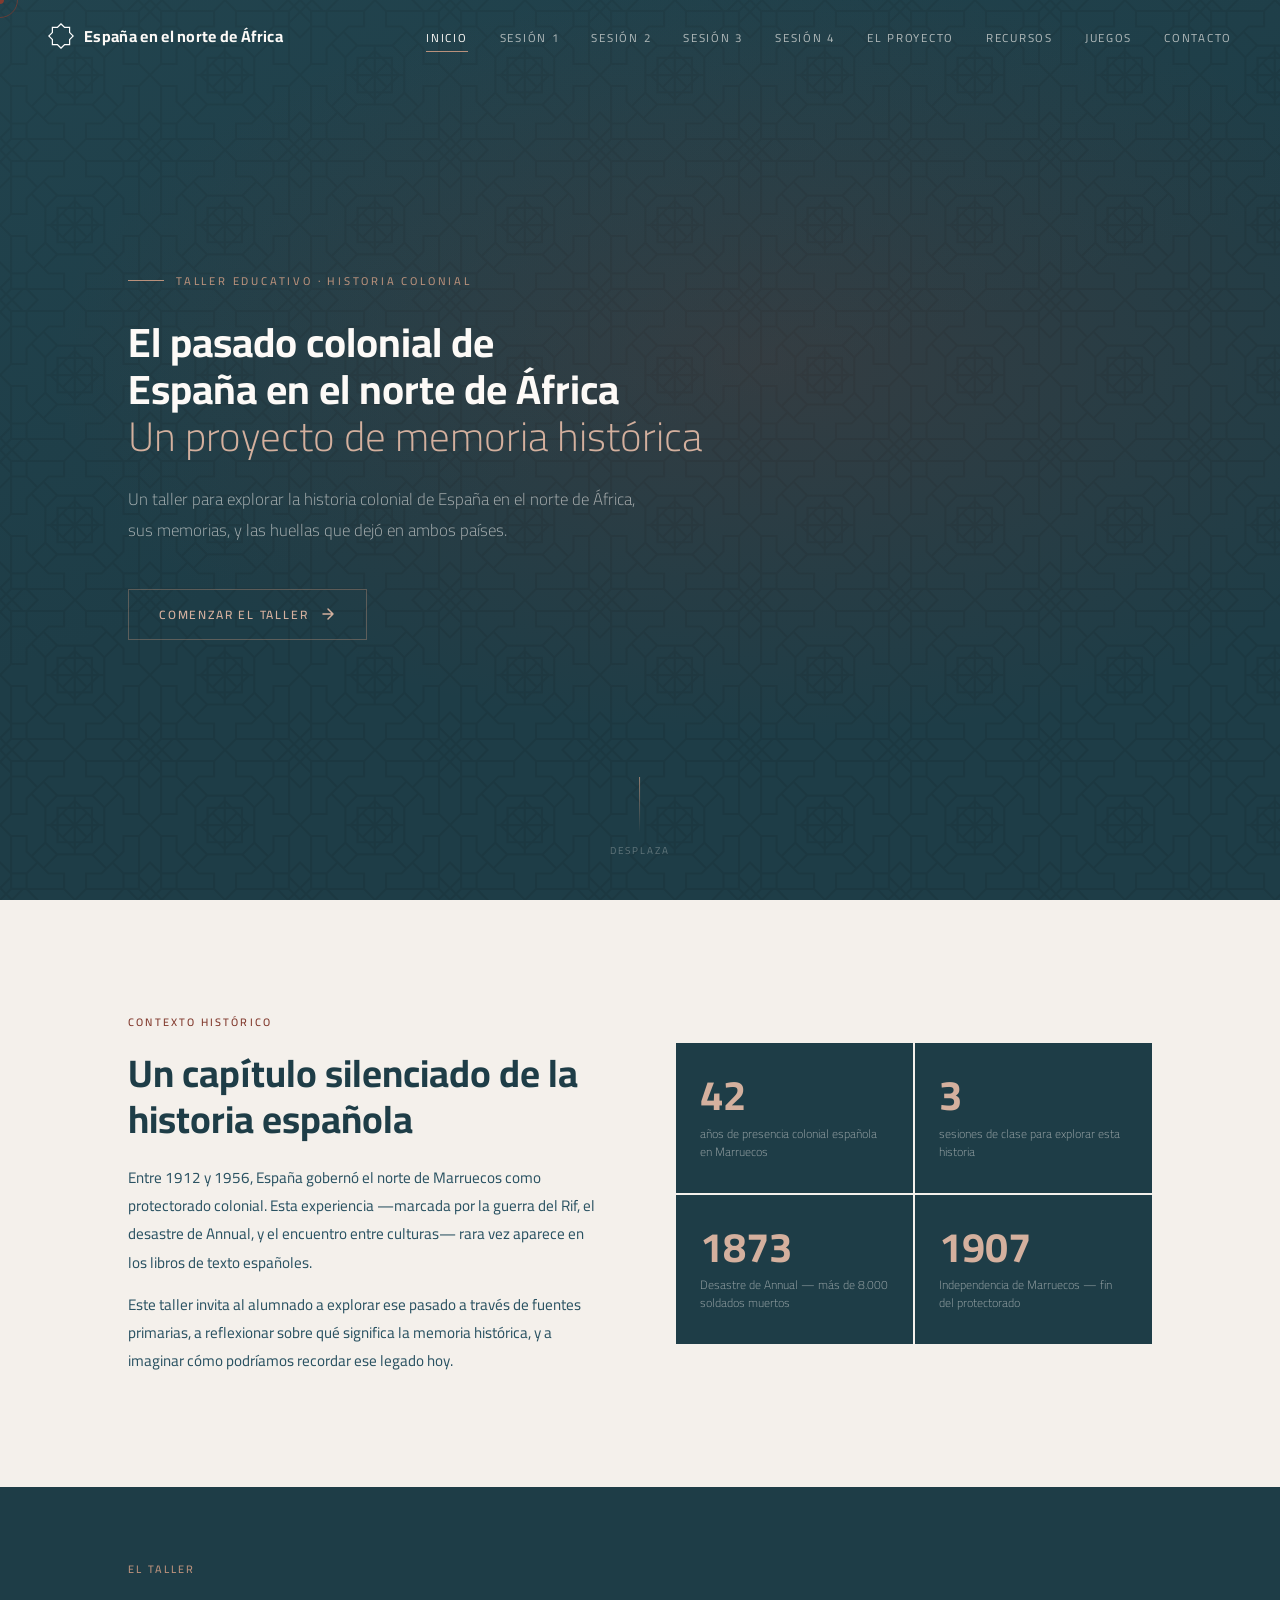
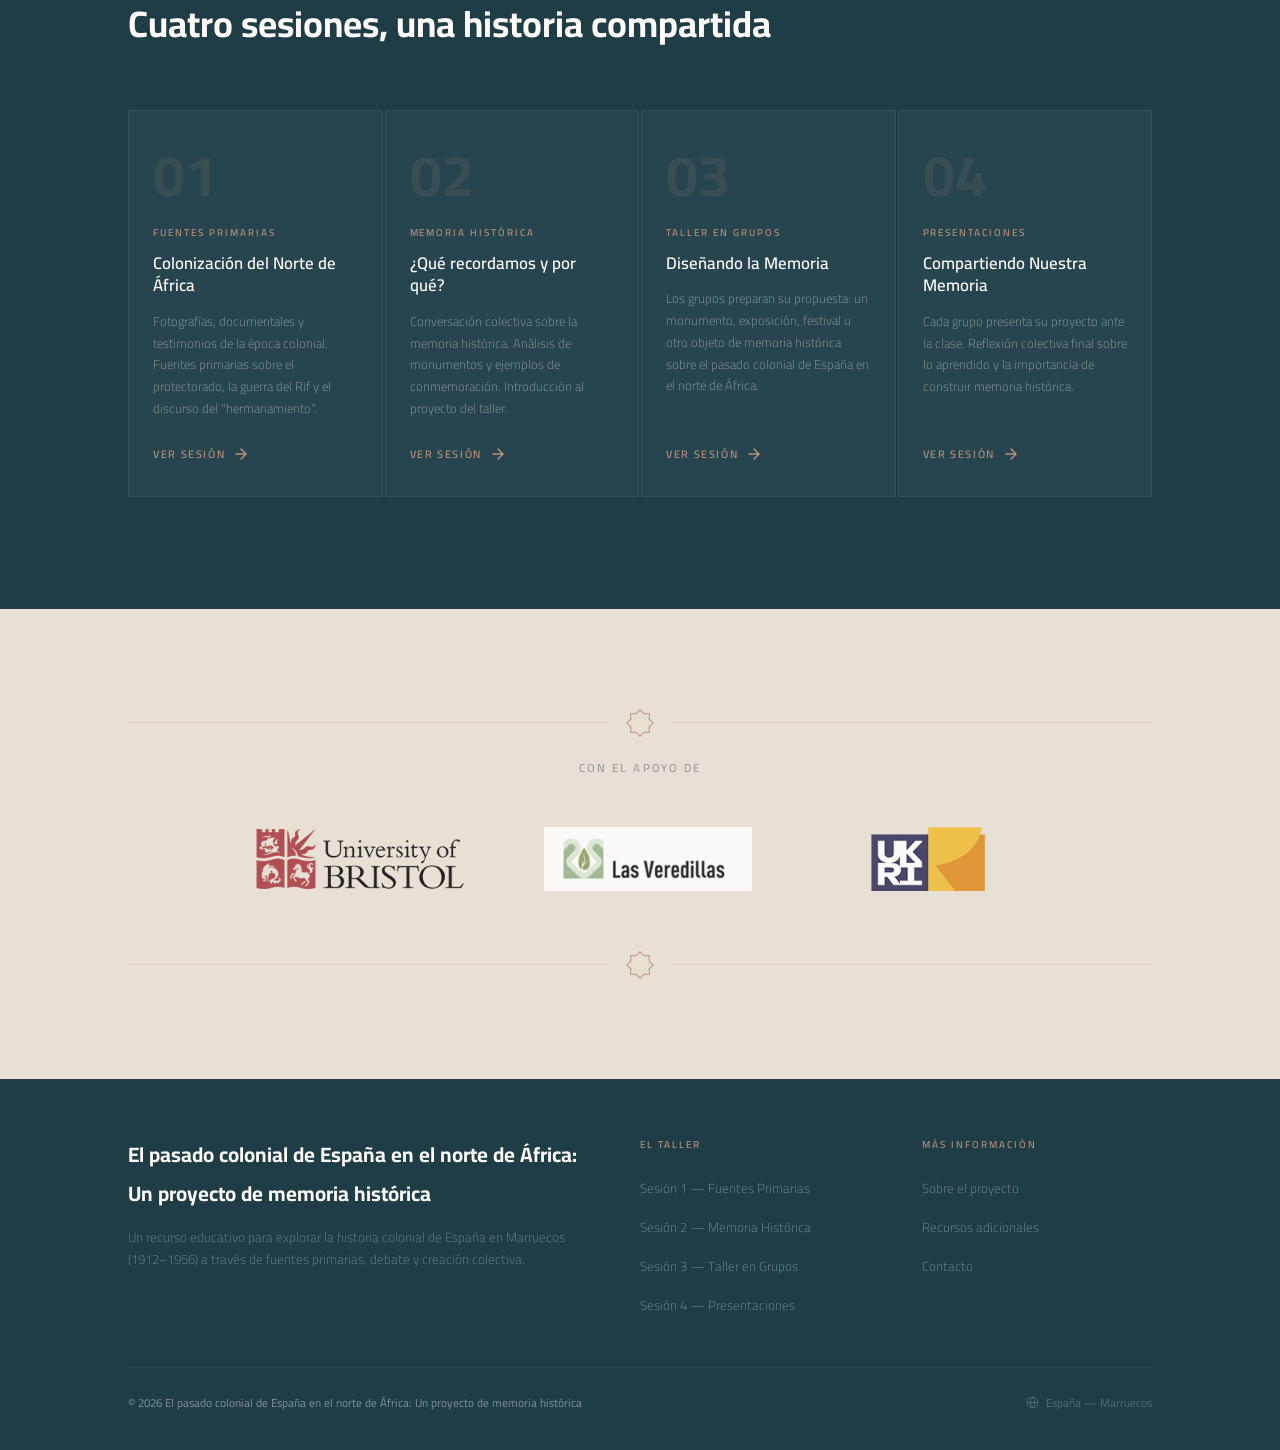
==== commit 4e3f7923: "lesson 1 almost done" ====
--- a/index.html
+++ b/index.html
@@ -3,416 +3,12 @@
 <head>
 <meta charset="UTF-8">
 <meta name="viewport" content="width=device-width, initial-scale=1.0">
-<title>El Protectorado Olvidado — Historia Colonial de España en Marruecos</title>
+<title>El pasado colonial de España en el norte de África: Un proyecto de memoria histórica — Historia Colonial de España en Marruecos</title>
 <link rel="preconnect" href="https://fonts.googleapis.com">
 <link rel="preconnect" href="https://fonts.gstatic.com" crossorigin>
 <link href="https://fonts.googleapis.com/css2?family=Cairo:wght@300;400;500;600;700;900&display=swap" rel="stylesheet">
-<style>
-/* ===== RESET & VARIABLES ===== */
-*, *::before, *::after { box-sizing: border-box; margin: 0; padding: 0; }
-:root {
-  --terra:       #833c30;
-  --terra-dark:  #612d24;
-  --terra-light: #a04e40;
-  --gold:        #b9917c;
-  --gold-light:  #d4b09e;
-  --gold-pale:   #ecddd5;
-  --bg:          #f4f0eb;
-  --bg-dark:     #e8e0d5;
-  --dark:        #1e3d47;
-  --dark-mid:    #2a5262;
-  --teal:        #366875;
-  --teal-light:  #4a8899;
-  --sand:        #e0cfc4;
-  --white:       #fdfaf7;
-  --font: 'Cairo', sans-serif;
-  --ease: cubic-bezier(0.25, 0.46, 0.45, 0.94);
-  --ease-out: cubic-bezier(0.16, 1, 0.3, 1);
-}
-html { scroll-behavior: smooth; }
-body { font-family: var(--font); background: var(--bg); color: var(--dark); overflow-x: hidden; cursor: none; }
-a { text-decoration: none; color: inherit; }
-img { display: block; max-width: 100%; }
-button { border: none; background: none; cursor: none; font-family: inherit; }
-strong { font-weight: 600; }
-
-/* ===== CUSTOM CURSOR ===== */
-#cursor-dot, #cursor-ring {
-  position: fixed; top: 0; left: 0; z-index: 10000; pointer-events: none; border-radius: 50%;
-}
-#cursor-dot  { width: 8px; height: 8px; background: var(--terra); transform: translate(-50%,-50%); transition: transform .1s; }
-#cursor-ring { width: 36px; height: 36px; border: 1.5px solid var(--terra); transform: translate(-50%,-50%); transition: width .3s var(--ease), height .3s var(--ease), border-color .3s; opacity: .7; }
-body.hovering #cursor-ring { width: 56px; height: 56px; border-color: var(--gold); opacity: 1; }
-body.hovering #cursor-dot  { transform: translate(-50%,-50%) scale(0); }
-
-/* ===== LOADER ===== */
-#loader {
-  position: fixed; inset: 0; z-index: 9999;
-  background: var(--dark); display: flex; flex-direction: column; align-items: center; justify-content: center;
-  transition: opacity .8s var(--ease), visibility .8s;
-}
-#loader.hidden { opacity: 0; visibility: hidden; }
-.loader-star { width: 80px; height: 80px; animation: starSpin 3s linear infinite; }
-.loader-star .star-outer { fill: var(--terra); }
-.loader-star .star-grid  { fill: none; stroke: var(--dark); stroke-width: 4; }
-@keyframes starSpin { to { transform: rotate(360deg); } }
-.loader-text {
-  margin-top: 24px; font-family: var(--font); font-weight: 300;
-  color: var(--sand); font-size: .78rem; letter-spacing: .3em; text-transform: uppercase;
-  animation: pulse 1.5s ease-in-out infinite;
-}
-@keyframes pulse { 0%,100%{opacity:.3} 50%{opacity:1} }
-
-/* ===== NAVIGATION ===== */
-#nav {
-  position: fixed; top: 0; left: 0; right: 0; z-index: 1000;
-  padding: 0 48px; display: flex; align-items: center; justify-content: space-between;
-  height: 72px; transition: background .4s var(--ease), box-shadow .4s;
-}
-#nav.dark { background: rgba(30,61,71,.97); backdrop-filter: blur(12px); box-shadow: 0 1px 0 rgba(255,255,255,.06); }
-#nav.scrolled { background: rgba(30,61,71,.97); backdrop-filter: blur(12px); box-shadow: 0 1px 0 rgba(255,255,255,.06); }
-.nav-logo {
-  font-family: var(--font); font-weight: 700; font-size: 1rem; color: var(--white);
-  letter-spacing: .02em; display: flex; align-items: center; gap: 10px;
-  opacity: 0; animation: fadeIn 1s 2.5s forwards;
-}
-.nav-logo-mark { width: 26px; height: 26px; flex-shrink: 0; }
-.nav-links { display: flex; gap: 32px; list-style: none; opacity: 0; animation: fadeIn 1s 2.7s forwards; }
-.nav-link {
-  font-size: .72rem; letter-spacing: .15em; text-transform: uppercase;
-  color: rgba(253,250,246,.65); position: relative; padding-bottom: 3px; transition: color .3s;
-}
-.nav-link::after { content:''; position:absolute; bottom:0; left:0; width:0; height:1px; background:var(--gold); transition:width .35s var(--ease); }
-.nav-link:hover, .nav-link.active { color: var(--white); }
-.nav-link:hover::after, .nav-link.active::after { width: 100%; }
-.nav-hamburger { display: none; flex-direction: column; gap: 5px; padding: 8px; }
-.nav-hamburger span { display: block; width: 24px; height: 1.5px; background: var(--white); transition: transform .3s, opacity .3s; }
-@keyframes fadeIn { to { opacity: 1; } }
-
-/* ===== PAGES ===== */
-.page { display: none; min-height: 100vh; }
-.page.active { display: block; }
-
-/* ===== HOME HERO ===== */
-#home-hero {
-  height: 100vh; min-height: 600px; background: var(--dark);
-  position: relative; display: flex; align-items: center; overflow: hidden;
-}
-.hero-pattern {
-  position: absolute; inset: 0; opacity: .1;
-  background-image: url("data:image/svg+xml,%3Csvg xmlns='http://www.w3.org/2000/svg' width='80' height='80'%3E%3Cpolygon points='40,3.2 54.4,17.6 62.4,17.6 62.4,25.6 76.8,40 62.4,54.4 62.4,62.4 54.4,62.4 40,76.8 25.6,62.4 17.6,62.4 17.6,54.4 3.2,40 17.6,25.6 17.6,17.6 25.6,17.6' fill='%23b9917c'/%3E%3Cpolygon points='25.6,17.6 54.4,17.6 62.4,25.6 62.4,54.4 54.4,62.4 25.6,62.4 17.6,54.4 17.6,25.6' fill='none' stroke='%231e3d47' stroke-width='3'/%3E%3C/svg%3E");
-  background-size: 80px 80px; animation: patternDrift 20s linear infinite;
-}
-@keyframes patternDrift { to { background-position: 80px 80px; } }
-.hero-gradient { position: absolute; inset: 0; background: radial-gradient(ellipse 80% 60% at 60% 40%, rgba(131,60,48,.22) 0%, transparent 70%), linear-gradient(160deg, rgba(54,104,117,.15) 0%, transparent 50%); }
-.hero-content { position: relative; z-index: 2; padding: 0 10vw; max-width: 900px; }
-.hero-eyebrow {
-  display: inline-flex; align-items: center; gap: 12px;
-  font-size: .7rem; letter-spacing: .25em; text-transform: uppercase; color: var(--gold);
-  margin-bottom: 28px; font-weight: 500;
-  opacity: 0; animation: slideUp .8s 2.4s var(--ease-out) forwards;
-}
-.hero-eyebrow::before { content:''; display:block; width:36px; height:1px; background:var(--gold); }
-.hero-title { font-weight: 700; font-size: clamp(2.8rem,6vw,5.5rem); line-height: 1.05; color: var(--white); margin-bottom: 24px; overflow: hidden; }
-.hero-title-line { display: block; opacity: 0; transform: translateY(110%); animation: lineReveal 1s var(--ease-out) forwards; }
-.hero-title-line:nth-child(1) { animation-delay: 2.5s; }
-.hero-title-line:nth-child(2) { animation-delay: 2.7s; }
-.hero-title-line:nth-child(3) { animation-delay: 2.9s; font-weight: 300; color: var(--gold-light); }
-@keyframes lineReveal { to { opacity:1; transform:translateY(0); } }
-@keyframes slideUp { from { opacity:0; transform:translateY(20px); } to { opacity:1; transform:translateY(0); } }
-.hero-sub {
-  font-size: 1.05rem; color: rgba(253,250,246,.6); max-width: 520px; line-height: 1.8;
-  font-weight: 300; opacity: 0; animation: slideUp .9s 3.1s var(--ease-out) forwards;
-}
-.hero-cta {
-  display: inline-flex; align-items: center; gap: 12px; margin-top: 44px;
-  padding: 13px 30px; border: 1px solid rgba(185,145,124,.4); color: var(--gold-light);
-  font-size: .75rem; letter-spacing: .15em; text-transform: uppercase; font-weight: 600;
-  transition: background .3s, border-color .3s, color .3s;
-  opacity: 0; animation: slideUp .9s 3.3s var(--ease-out) forwards;
-}
-.hero-cta:hover { background: var(--terra); border-color: var(--terra); color: var(--white); }
-.hero-cta svg { transition: transform .3s var(--ease); }
-.hero-cta:hover svg { transform: translateX(6px); }
-.hero-scroll {
-  position: absolute; bottom: 40px; left: 50%; transform: translateX(-50%);
-  display: flex; flex-direction: column; align-items: center; gap: 8px;
-  color: rgba(253,250,246,.3); font-size: .62rem; letter-spacing: .2em; text-transform: uppercase;
-  opacity: 0; animation: fadeIn 1s 3.8s forwards;
-}
-.scroll-line { width: 1px; height: 56px; background: linear-gradient(to bottom, rgba(185,145,124,.8), transparent); animation: scrollLine 2s ease-in-out infinite; }
-@keyframes scrollLine { 0%{transform:scaleY(0);transform-origin:top} 50%{transform:scaleY(1);transform-origin:top} 51%{transform:scaleY(1);transform-origin:bottom} 100%{transform:scaleY(0);transform-origin:bottom} }
-
-/* ===== HOME INTRO ===== */
-.home-intro { padding: 112px 10vw; display: grid; grid-template-columns: 1fr 1fr; gap: 72px; align-items: center; }
-.intro-label { font-size: .68rem; letter-spacing: .2em; text-transform: uppercase; color: var(--terra); margin-bottom: 18px; font-weight: 600; }
-.intro-heading { font-weight: 700; font-size: clamp(1.7rem,3vw,2.5rem); line-height: 1.2; margin-bottom: 22px; color: var(--dark); }
-.intro-body { font-size: .95rem; line-height: 1.85; color: var(--dark-mid); font-weight: 400; }
-.intro-body + .intro-body { margin-top: 14px; }
-.intro-stat-grid { display: grid; grid-template-columns: 1fr 1fr; gap: 2px; }
-.intro-stat {
-  background: var(--dark); color: var(--white); padding: 32px 24px;
-  position: relative; overflow: hidden; transition: background .4s;
-}
-.intro-stat:hover { background: var(--terra-dark); }
-.intro-stat::before { content:''; position:absolute; top:0; left:0; width:3px; height:0; background:var(--gold); transition:height .5s var(--ease-out); }
-.intro-stat:hover::before { height: 100%; }
-.stat-num { font-weight: 700; font-size: 2.6rem; color: var(--gold-light); line-height: 1; margin-bottom: 8px; }
-.stat-label { font-size: .75rem; color: rgba(253,250,246,.55); line-height: 1.5; font-weight: 300; }
-
-/* ===== SESSION CARDS ===== */
-.sessions-section { padding: 72px 10vw 112px; background: var(--dark); }
-.section-header { margin-bottom: 52px; }
-.section-label { font-size: .68rem; letter-spacing: .2em; text-transform: uppercase; color: var(--gold); font-weight: 600; }
-.section-title { font-weight: 700; font-size: clamp(1.5rem,3vw,2.3rem); color: var(--white); margin-top: 10px; }
-.sessions-grid { display: grid; grid-template-columns: repeat(4,1fr); gap: 2px; }
-.session-card {
-  position: relative; overflow: hidden; background: rgba(255,255,255,.04); border: 1px solid rgba(255,255,255,.06);
-  padding: 36px 24px 32px; cursor: none; min-height: 300px;
-  display: flex; flex-direction: column; justify-content: space-between;
-  transition: background .4s, border-color .4s;
-}
-.session-card::before { content:''; position:absolute; bottom:0; left:0; right:0; height:2px; background:linear-gradient(to right,var(--terra),var(--gold)); transform:scaleX(0); transform-origin:left; transition:transform .5s var(--ease-out); }
-.session-card:hover { background: rgba(255,255,255,.07); border-color: rgba(185,145,124,.2); }
-.session-card:hover::before { transform: scaleX(1); }
-.card-num { font-weight: 700; font-size: 3.6rem; color: rgba(185,145,124,.12); line-height: 1; margin-bottom: 18px; transition: color .4s; }
-.session-card:hover .card-num { color: rgba(185,145,124,.28); }
-.card-tag { font-size: .62rem; letter-spacing: .2em; text-transform: uppercase; color: var(--gold); margin-bottom: 10px; font-weight: 600; }
-.card-title { font-weight: 600; font-size: 1.05rem; color: var(--white); line-height: 1.35; margin-bottom: 14px; }
-.card-desc { font-size: .8rem; color: rgba(253,250,246,.45); line-height: 1.7; flex: 1; font-weight: 300; }
-.card-arrow { display:inline-flex; align-items:center; gap:8px; margin-top:24px; font-size:.68rem; letter-spacing:.15em; text-transform:uppercase; color:var(--gold); transition:gap .3s var(--ease); font-weight:600; }
-.session-card:hover .card-arrow { gap: 14px; }
-
-/* ===== QUOTE SECTION ===== */
-.quote-section { padding: 112px 10vw; background: var(--bg-dark); position: relative; overflow: hidden; }
-.quote-section::before { content:'"'; position:absolute; top:-60px; left:8vw; font-size:28rem; color:rgba(131,60,48,.05); line-height:1; pointer-events:none; font-weight:900; }
-.quote-text { font-weight: 300; font-size: clamp(1.4rem,3.2vw,2.6rem); line-height: 1.5; color: var(--dark); max-width: 800px; margin: 0 auto; text-align: center; }
-.quote-text em { color: var(--terra); font-style: normal; font-weight: 700; }
-.quote-attr { text-align:center; margin-top:32px; font-size:.75rem; letter-spacing:.15em; text-transform:uppercase; color:rgba(30,61,71,.4); font-weight:500; }
-
-/* ===== REVEAL ANIMATIONS ===== */
-.reveal        { opacity:0; transform:translateY(40px);  transition:opacity .9s var(--ease-out), transform .9s var(--ease-out); }
-.reveal-left   { opacity:0; transform:translateX(-40px); transition:opacity .9s var(--ease-out), transform .9s var(--ease-out); }
-.reveal-right  { opacity:0; transform:translateX(40px);  transition:opacity .9s var(--ease-out), transform .9s var(--ease-out); }
-.reveal.visible,.reveal-left.visible,.reveal-right.visible { opacity:1; transform:none; }
-[data-delay='1']{transition-delay:.1s}[data-delay='2']{transition-delay:.2s}
-[data-delay='3']{transition-delay:.3s}[data-delay='4']{transition-delay:.4s}
-
-/* ===== SLIDER ===== */
-.slider-wrapper { position:relative; height:100vh; min-height:600px; overflow:hidden; background:var(--dark); }
-.slide { position:absolute; inset:0; display:flex; align-items:center; opacity:0; visibility:hidden; transition:opacity .9s var(--ease-out); overflow:hidden; }
-.slide.active  { opacity:1; visibility:visible; z-index:2; }
-.slide.prev    { z-index:1; }
-.slide-bg { position:absolute; inset:0; background-size:cover; background-position:center; transform:scale(1.06); transition:transform 8s ease; }
-.slide.active .slide-bg { transform:scale(1); }
-.slide-overlay { position:absolute; inset:0; background:linear-gradient(110deg,rgba(30,61,71,.88) 0%,rgba(30,61,71,.55) 55%,rgba(30,61,71,.2) 100%); }
-.slide-overlay.heavy { background:linear-gradient(110deg,rgba(30,61,71,.93) 0%,rgba(30,61,71,.75) 60%,rgba(30,61,71,.5) 100%); }
-.slide-content { position:relative; z-index:3; padding:0 10vw; max-width:800px; transition: max-width .6s var(--ease-out); }
-
-/* ---- Foreground image pane ---- */
-/* Drop <div class="slide-fg"><img class="slide-img" src="…"></div>
-   anywhere inside a .slide to get a right-hand image column.          */
-.slide-fg {
-  position: absolute;
-  right: 8vw; top: 50%;
-  transform: translateY(-50%) translateX(48px);
-  z-index: 4;
-  width: 38%; max-width: 500px;
-  display: flex; align-items: center; justify-content: center;
-  opacity: 0;
-  transition: opacity .9s .45s var(--ease-out), transform .9s .45s var(--ease-out);
-  pointer-events: none;
-}
-.slide.active .slide-fg {
-  opacity: 1;
-  transform: translateY(-50%) translateX(0);
-}
-/* When a foreground image is present, pull in the text so they don't overlap */
-.slide:has(.slide-fg) .slide-content { max-width: 50%; }
-.slide-img {
-  display: block; max-width: 100%; max-height: 62vh;
-  object-fit: contain;
-  filter: drop-shadow(0 16px 48px rgba(0,0,0,.5));
-}
-@media (max-width: 900px) {
-  .slide-fg { display: none; }
-  .slide:has(.slide-fg) .slide-content { max-width: 800px; }
-}
-
-/* Slide content animations */
-.slide-tag { display:inline-flex; align-items:center; gap:10px; font-size:.68rem; letter-spacing:.25em; text-transform:uppercase; color:var(--gold); margin-bottom:22px; font-weight:600; opacity:0; transform:translateY(20px); transition:opacity .7s .2s var(--ease-out),transform .7s .2s var(--ease-out); }
-.slide.active .slide-tag { opacity:1; transform:translateY(0); }
-.slide-tag::before { content:''; display:block; width:28px; height:1px; background:var(--gold); }
-.slide-heading { font-weight:700; font-size:clamp(1.9rem,4vw,3.5rem); color:var(--white); line-height:1.1; margin-bottom:22px; opacity:0; transform:translateY(30px); transition:opacity .8s .35s var(--ease-out),transform .8s .35s var(--ease-out); }
-.slide.active .slide-heading { opacity:1; transform:translateY(0); }
-.slide-body { font-size:.95rem; color:rgba(253,250,246,.72); line-height:1.85; max-width:560px; font-weight:300; opacity:0; transform:translateY(20px); transition:opacity .8s .5s var(--ease-out),transform .8s .5s var(--ease-out); }
-.slide.active .slide-body { opacity:1; transform:translateY(0); }
-.slide-quote { margin-top:28px; padding-left:18px; border-left:2px solid var(--gold); font-size:1rem; color:rgba(253,250,246,.6); line-height:1.65; font-weight:300; opacity:0; transform:translateY(20px); transition:opacity .8s .65s var(--ease-out),transform .8s .65s var(--ease-out); }
-.slide.active .slide-quote { opacity:1; transform:translateY(0); }
-.slide-quote cite { display:block; margin-top:8px; font-style:normal; font-size:.72rem; letter-spacing:.1em; color:var(--gold); font-weight:500; }
-.slide-activity { margin-top:24px; padding:18px 22px; background:rgba(185,145,124,.12); border:1px solid rgba(185,145,124,.2); opacity:0; transform:translateY(20px); transition:opacity .8s .65s var(--ease-out),transform .8s .65s var(--ease-out); }
-.slide.active .slide-activity { opacity:1; transform:translateY(0); }
-.slide-activity-label { font-size:.65rem; letter-spacing:.2em; text-transform:uppercase; color:var(--gold); margin-bottom:10px; font-weight:600; }
-.slide-activity p { font-size:.85rem; color:rgba(253,250,246,.72); line-height:1.75; font-weight:300; }
-
-/* Slider controls */
-.slider-nav { position:absolute; bottom:44px; left:0; right:0; z-index:10; display:flex; align-items:center; justify-content:space-between; padding:0 10vw; }
-.slider-progress { display:flex; gap:8px; align-items:center; }
-.progress-dot { width:6px; height:6px; border-radius:50%; background:rgba(253,250,246,.22); transition:background .3s,width .4s var(--ease-out); cursor:none; }
-.progress-dot.active { width:24px; border-radius:3px; background:var(--gold); }
-.slider-buttons { display:flex; gap:10px; }
-.slider-btn { width:46px; height:46px; border:1px solid rgba(253,250,246,.18); display:flex; align-items:center; justify-content:center; color:rgba(253,250,246,.65); transition:background .3s,border-color .3s,color .3s; }
-.slider-btn:hover { background:var(--terra); border-color:var(--terra); color:var(--white); }
-.slider-count { font-size:.82rem; color:rgba(253,250,246,.35); font-weight:300; }
-.slider-count span { color:var(--gold-light); font-weight:700; }
-
-/* Slider session bar */
-.slider-session-bar { background:var(--dark); border-bottom:1px solid rgba(255,255,255,.07); padding:16px 10vw; display:flex; align-items:center; justify-content:space-between; }
-.session-bar-title { font-weight:700; font-size:.95rem; color:var(--white); }
-.session-bar-sub { font-size:.65rem; letter-spacing:.18em; text-transform:uppercase; color:var(--gold); margin-top:2px; font-weight:600; }
-.back-link { display:inline-flex; align-items:center; gap:8px; font-size:.68rem; letter-spacing:.15em; text-transform:uppercase; color:rgba(253,250,246,.45); transition:color .3s; font-weight:500; }
-.back-link:hover { color:var(--gold); }
-
-/* ===== SESSION 3/4 PAGES ===== */
-.session-hero {
-  min-height: 52vh; background: var(--dark); display: flex; align-items: flex-end;
-  padding: 0 10vw 56px; position: relative; overflow: hidden;
-}
-.session-hero-pattern { position:absolute; inset:0; opacity:.08; background-image:url("data:image/svg+xml,%3Csvg xmlns='http://www.w3.org/2000/svg' width='100' height='100'%3E%3Cpolygon points='50,4 68,22 78,22 78,32 96,50 78,68 78,78 68,78 50,96 32,78 22,78 22,68 4,50 22,32 22,22 32,22' fill='%23b9917c'/%3E%3Cpolygon points='32,22 68,22 78,32 78,68 68,78 32,78 22,68 22,32' fill='none' stroke='%231e3d47' stroke-width='4'/%3E%3C/svg%3E"); background-size:100px 100px; }
-.session-hero-num { position:absolute; right:10vw; bottom:30px; font-weight:900; font-size:13rem; color:rgba(185,145,124,.06); line-height:1; pointer-events:none; user-select:none; }
-.session-hero-eyebrow { font-size:.68rem; letter-spacing:.25em; text-transform:uppercase; color:var(--gold); margin-bottom:14px; display:flex; align-items:center; gap:12px; font-weight:600; }
-.session-hero-eyebrow::before { content:''; display:block; width:28px; height:1px; background:var(--gold); }
-.session-hero-title { font-weight:700; font-size:clamp(2rem,5vw,3.8rem); color:var(--white); line-height:1.1; }
-.session-hero-title em { font-style:normal; font-weight:300; color:var(--gold-light); }
-.session-body { padding: 72px 10vw; }
-.session-intro { max-width: 700px; margin-bottom: 64px; }
-.session-intro-text { font-size: 1.05rem; line-height: 1.85; color: var(--dark-mid); font-weight: 400; }
-.objectives-box { background:var(--dark); color:var(--white); padding:44px; margin-bottom:56px; position:relative; overflow:hidden; }
-.objectives-box::before { content:''; position:absolute; top:0; left:0; width:4px; height:100%; background:linear-gradient(to bottom,var(--terra),var(--gold)); }
-.objectives-label { font-size:.68rem; letter-spacing:.2em; text-transform:uppercase; color:var(--gold); margin-bottom:22px; font-weight:600; }
-.objectives-list { list-style:none; display:flex; flex-direction:column; gap:14px; }
-.objectives-list li { display:flex; gap:14px; font-size:.92rem; line-height:1.6; color:rgba(253,250,246,.78); font-weight:300; }
-.objectives-list li::before { content:'→'; color:var(--gold); flex-shrink:0; margin-top:1px; }
-.content-block { margin-bottom: 56px; }
-.block-label { font-size:.68rem; letter-spacing:.2em; text-transform:uppercase; color:var(--terra); margin-bottom:12px; display:flex; align-items:center; gap:12px; font-weight:600; }
-.block-label::after { content:''; flex:1; height:1px; background:var(--sand); }
-.block-title { font-weight:700; font-size:clamp(1.3rem,2.5vw,1.9rem); color:var(--dark); margin-bottom:18px; }
-.block-text { font-size:.92rem; line-height:1.85; color:var(--dark-mid); max-width:680px; font-weight:400; }
-.activity-cards { display:grid; grid-template-columns:repeat(auto-fit,minmax(260px,1fr)); gap:2px; margin-top:28px; }
-.activity-card { background:var(--bg-dark); padding:28px 24px; border:1px solid var(--sand); transition:border-color .3s,background .3s,transform .3s var(--ease); }
-.activity-card:hover { background:var(--white); border-color:var(--terra); transform:translateY(-4px); }
-.activity-icon { font-size:1.4rem; margin-bottom:14px; }
-.activity-card h4 { font-weight:700; font-size:.92rem; margin-bottom:8px; color:var(--dark); }
-.activity-card p { font-size:.8rem; line-height:1.7; color:var(--dark-mid); font-weight:300; }
-.session-nav-strip { border-top:1px solid var(--sand); padding:44px 10vw; display:flex; justify-content:space-between; align-items:center; background:var(--white); }
-.session-next-btn { display:inline-flex; align-items:center; gap:12px; padding:13px 28px; background:var(--dark); color:var(--white); font-size:.75rem; letter-spacing:.15em; text-transform:uppercase; font-weight:600; transition:background .3s; }
-.session-next-btn:hover { background:var(--terra); }
-.timeline { position:relative; padding-left:36px; margin-top:36px; }
-.timeline::before { content:''; position:absolute; left:7px; top:0; bottom:0; width:1px; background:linear-gradient(to bottom,var(--terra),var(--gold),transparent); }
-.timeline-item { margin-bottom:36px; position:relative; }
-.timeline-item::before { content:''; position:absolute; left:-33px; top:5px; width:10px; height:10px; border-radius:50%; background:var(--terra); border:2px solid var(--bg); box-shadow:0 0 0 2px var(--terra); }
-.timeline-year { font-size:.68rem; letter-spacing:.15em; text-transform:uppercase; color:var(--gold); margin-bottom:5px; font-weight:600; }
-.timeline-event { font-weight:700; font-size:.95rem; color:var(--dark); margin-bottom:5px; }
-.timeline-desc { font-size:.83rem; color:var(--dark-mid); line-height:1.65; font-weight:300; }
-
-/* ===== ABOUT PAGE ===== */
-.about-hero { min-height:56vh; background:var(--dark); display:flex; align-items:center; padding:88px 10vw 64px; position:relative; overflow:hidden; }
-.about-body { display:grid; grid-template-columns:1.3fr 1fr; gap:72px; padding:88px 10vw; align-items:start; }
-.about-text p { font-size:.95rem; line-height:1.85; color:var(--dark-mid); margin-bottom:18px; font-weight:400; }
-.about-sidebar { position:sticky; top:96px; }
-.about-feature { padding:28px; background:var(--dark); color:var(--white); margin-bottom:2px; transition:background .3s; }
-.about-feature:hover { background:var(--terra-dark); }
-.about-feature-icon { font-size:1.6rem; margin-bottom:12px; }
-.about-feature h4 { font-weight:700; font-size:.9rem; color:var(--gold-light); margin-bottom:7px; }
-.about-feature p { font-size:.78rem; color:rgba(253,250,246,.55); line-height:1.7; font-weight:300; }
-
-/* ===== RESOURCES PAGE ===== */
-.resources-hero { min-height:48vh; background:var(--dark); display:flex; align-items:flex-end; padding:88px 10vw 56px; position:relative; overflow:hidden; }
-.resources-body { padding:72px 10vw; }
-.resource-category { margin-bottom:64px; }
-.resource-category-label { font-size:.68rem; letter-spacing:.2em; text-transform:uppercase; color:var(--terra); display:flex; align-items:center; gap:12px; margin-bottom:28px; font-weight:600; }
-.resource-category-label::after { content:''; flex:1; height:1px; background:var(--sand); }
-.resource-grid { display:grid; grid-template-columns:repeat(auto-fill,minmax(290px,1fr)); gap:2px; }
-.resource-item { padding:26px; background:var(--white); border:1px solid var(--sand); transition:border-color .3s,transform .3s var(--ease); }
-.resource-item:hover { border-color:var(--terra); transform:translateY(-4px); }
-.resource-type { font-size:.62rem; letter-spacing:.15em; text-transform:uppercase; color:var(--gold); margin-bottom:7px; font-weight:600; }
-.resource-title { font-weight:700; font-size:.92rem; color:var(--dark); margin-bottom:5px; line-height:1.4; }
-.resource-author { font-size:.75rem; color:rgba(30,61,71,.45); margin-bottom:9px; font-weight:300; }
-.resource-desc { font-size:.78rem; color:var(--dark-mid); line-height:1.65; font-weight:300; }
-.resource-link { display:inline-flex; align-items:center; gap:6px; margin-top:10px; font-size:.68rem; letter-spacing:.12em; text-transform:uppercase; color:var(--terra); font-weight:600; transition:color .3s; }
-.resource-link:hover { color:var(--terra-dark); }
-
-/* ===== CONTACT PAGE ===== */
-.contact-hero { min-height:48vh; background:var(--dark); display:flex; align-items:flex-end; padding:88px 10vw 56px; position:relative; overflow:hidden; }
-.contact-body { padding:72px 10vw; display:grid; grid-template-columns:1fr 1fr; gap:72px; }
-.contact-intro p { font-size:.95rem; line-height:1.85; color:var(--dark-mid); margin-bottom:16px; font-weight:400; }
-.contact-persons { display:flex; flex-direction:column; gap:2px; margin-top:36px; }
-.contact-person { padding:28px; background:var(--dark); color:var(--white); transition:background .3s; }
-.contact-person:hover { background:var(--terra-dark); }
-.contact-person-name { font-weight:700; font-size:1rem; color:var(--white); margin-bottom:4px; }
-.contact-person-role { font-size:.72rem; letter-spacing:.12em; text-transform:uppercase; color:var(--gold); margin-bottom:10px; font-weight:600; }
-.contact-person-detail { font-size:.82rem; color:rgba(253,250,246,.55); line-height:1.6; font-weight:300; }
-.contact-form { background:var(--white); padding:48px; border:1px solid var(--sand); }
-.form-label { font-size:.7rem; letter-spacing:.15em; text-transform:uppercase; color:var(--teal); margin-bottom:8px; display:block; font-weight:600; }
-.form-input, .form-textarea {
-  width:100%; padding:12px 16px; border:1px solid var(--sand); background:var(--bg);
-  font-family:var(--font); font-size:.9rem; color:var(--dark); outline:none;
-  transition:border-color .3s; margin-bottom:20px; font-weight:400;
-}
-.form-input:focus, .form-textarea:focus { border-color:var(--teal); }
-.form-textarea { min-height:140px; resize:vertical; }
-.form-btn {
-  width:100%; padding:14px; background:var(--terra); color:var(--white);
-  font-family:var(--font); font-size:.8rem; letter-spacing:.2em; text-transform:uppercase;
-  font-weight:700; transition:background .3s; cursor:none;
-}
-.form-btn:hover { background:var(--terra-dark); }
-.form-note { font-size:.75rem; color:rgba(30,61,71,.4); margin-top:12px; line-height:1.6; font-weight:300; }
-
-/* ===== MOROCCAN DIVIDER ===== */
-.moroccan-divider { display:flex; align-items:center; justify-content:center; padding:20px 0; gap:18px; }
-.moroccan-divider::before,.moroccan-divider::after { content:''; flex:1; height:1px; background:var(--sand); }
-.divider-star { width:28px; height:28px; color:var(--gold); opacity:.8; }
-
-/* ===== FOOTER ===== */
-footer { background:var(--dark); color:rgba(253,250,246,.45); padding:56px 10vw 36px; }
-.footer-grid { display:grid; grid-template-columns:2fr 1fr 1fr; gap:52px; margin-bottom:48px; }
-.footer-brand { font-weight:700; font-size:1.3rem; color:var(--white); margin-bottom:14px; }
-.footer-tagline { font-size:.83rem; color:rgba(253,250,246,.35); line-height:1.65; font-weight:300; }
-.footer-nav-label { font-size:.62rem; letter-spacing:.2em; text-transform:uppercase; color:var(--gold); margin-bottom:18px; font-weight:600; }
-.footer-nav-links { list-style:none; display:flex; flex-direction:column; gap:9px; }
-.footer-nav-links a { font-size:.82rem; color:rgba(253,250,246,.38); transition:color .3s; font-weight:300; }
-.footer-nav-links a:hover { color:var(--white); }
-.footer-bottom { border-top:1px solid rgba(255,255,255,.06); padding-top:24px; display:flex; justify-content:space-between; font-size:.72rem; }
-.footer-geo-mark { display:flex; align-items:center; gap:7px; color:rgba(253,250,246,.25); }
-
-/* ===== MOBILE MENU ===== */
-.mobile-menu { position:fixed; inset:0; z-index:999; background:var(--dark); display:flex; flex-direction:column; align-items:center; justify-content:center; gap:28px; transform:translateY(-100%); transition:transform .5s var(--ease-out); }
-.mobile-menu.open { transform:translateY(0); }
-.mobile-menu a { font-weight:700; font-size:1.8rem; color:rgba(253,250,246,.65); transition:color .3s; }
-.mobile-menu a:hover { color:var(--gold-light); }
-.mobile-close { position:absolute; top:24px; right:24px; font-size:1.4rem; color:rgba(253,250,246,.4); padding:8px; }
-
-/* ===== RESPONSIVE ===== */
-@media(max-width:1024px){
-  .sessions-grid{grid-template-columns:repeat(2,1fr)}
-  .home-intro{grid-template-columns:1fr;gap:44px}
-  .about-body{grid-template-columns:1fr}
-  .about-sidebar{position:static}
-  .footer-grid{grid-template-columns:1fr 1fr}
-  .contact-body{grid-template-columns:1fr}
-}
-@media(max-width:768px){
-  #nav{padding:0 24px}
-  .nav-links{display:none}
-  .nav-hamburger{display:flex}
-  .sessions-grid{grid-template-columns:1fr}
-  .hero-content,.session-body,.about-body,.resources-body,.contact-body,.sessions-section,.quote-section,.home-intro{padding-left:6vw;padding-right:6vw}
-  .footer-grid{grid-template-columns:1fr;gap:36px}
-  .intro-stat-grid{grid-template-columns:1fr}
-  .slider-nav{padding:0 6vw}
-}
-</style>
+<link rel="stylesheet" href="styles.css">
+<link rel="icon" href="favicon.svg" type="image/svg+xml">
 </head>
 <body>
 
@@ -422,751 +18,129 @@
 
 <!-- Loader -->
 <div id="loader">
-  <svg class="loader-star" viewBox="0 0 100 100" xmlns="http://www.w3.org/2000/svg">
-    <polygon class="star-outer" points="50,4 68,22 78,22 78,32 96,50 78,68 78,78 68,78 50,96 32,78 22,78 22,68 4,50 22,32 22,22 32,22"/>
-    <polygon class="star-grid"  points="32,22 68,22 78,32 78,68 68,78 32,78 22,68 22,32"/>
-  </svg>
-  <div class="loader-text">Cargando — El Protectorado Olvidado</div>
+  <img class="loader-star" src="img/logo.svg" alt="">
+  <div class="loader-text">Cargando — El pasado colonial de España en el norte de África: Un proyecto de memoria histórica</div>
 </div>
 
 <!-- Mobile Menu -->
 <div class="mobile-menu" id="mobileMenu">
   <button class="mobile-close" id="mobileClose">✕</button>
-  <a href="#" data-page="home">Inicio</a>
-  <a href="#" data-page="s1">Sesión 1</a>
-  <a href="#" data-page="s2">Sesión 2</a>
-  <a href="#" data-page="s3">Sesión 3</a>
-  <a href="#" data-page="s4">Sesión 4</a>
-  <a href="#" data-page="about">El Proyecto</a>
-  <a href="#" data-page="resources">Recursos</a>
-  <a href="#" data-page="contact">Contacto</a>
+  <a href="index.html">Inicio</a>
+  <a href="s1.html">Sesión 1</a>
+  <a href="s2.html">Sesión 2</a>
+  <a href="s3.html">Sesión 3</a>
+  <a href="s4.html">Sesión 4</a>
+  <a href="about.html">El Proyecto</a>
+  <a href="resources.html">Recursos</a>
+  <a href="juegos.html">Juegos</a>
+  <a href="contact.html">Contacto</a>
 </div>
 
 <!-- Navigation -->
 <nav id="nav">
-  <a href="#" class="nav-logo" data-page="home">
-    <svg class="nav-logo-mark" viewBox="0 0 100 100" xmlns="http://www.w3.org/2000/svg">
-      <polygon points="50,4 68,22 78,22 78,32 96,50 78,68 78,78 68,78 50,96 32,78 22,78 22,68 4,50 22,32 22,22 32,22" fill="#b9917c"/>
-      <polygon points="32,22 68,22 78,32 78,68 68,78 32,78 22,68 22,32" fill="none" stroke="#1e3d47" stroke-width="5"/>
-    </svg>
-    El Protectorado Olvidado
+  <a href="index.html" class="nav-logo">
+    <img class="nav-logo-mark" src="img/logo.svg" alt="Logo" style="filter: invert(1);">
+    España en el norte de África
   </a>
   <ul class="nav-links">
-    <li><a href="#" class="nav-link active" data-page="home">Inicio</a></li>
-    <li><a href="#" class="nav-link" data-page="s1">Sesión 1</a></li>
-    <li><a href="#" class="nav-link" data-page="s2">Sesión 2</a></li>
-    <li><a href="#" class="nav-link" data-page="s3">Sesión 3</a></li>
-    <li><a href="#" class="nav-link" data-page="s4">Sesión 4</a></li>
-    <li><a href="#" class="nav-link" data-page="about">El Proyecto</a></li>
-    <li><a href="#" class="nav-link" data-page="resources">Recursos</a></li>
-    <li><a href="#" class="nav-link" data-page="contact">Contacto</a></li>
+    <li><a href="index.html" class="nav-link active">Inicio</a></li>
+    <li><a href="s1.html" class="nav-link">Sesión 1</a></li>
+    <li><a href="s2.html" class="nav-link">Sesión 2</a></li>
+    <li><a href="s3.html" class="nav-link">Sesión 3</a></li>
+    <li><a href="s4.html" class="nav-link">Sesión 4</a></li>
+    <li><a href="about.html" class="nav-link">El Proyecto</a></li>
+    <li><a href="resources.html" class="nav-link">Recursos</a></li>
+    <li><a href="juegos.html" class="nav-link">Juegos</a></li>
+    <li><a href="contact.html" class="nav-link">Contacto</a></li>
   </ul>
   <button class="nav-hamburger" id="hamburger"><span></span><span></span><span></span></button>
 </nav>
 
-<!-- ========== HOME ========== -->
-<div class="page active" id="page-home">
-  <section id="home-hero">
-    <div class="hero-pattern"></div>
-    <div class="hero-gradient"></div>
-    <div class="hero-content">
-      <div class="hero-eyebrow">Taller Educativo · Historia Colonial</div>
-      <h1 class="hero-title">
-        <span class="hero-title-line">El Protectorado</span>
-        <span class="hero-title-line">Olvidado</span>
-        <span class="hero-title-line">España en Marruecos</span>
-      </h1>
-      <p class="hero-sub">Un taller para explorar la historia colonial de España en el norte de África, sus memorias, y las huellas que dejó en ambos países.</p>
-      <a href="#" class="hero-cta" data-page="s1">Comenzar el taller <svg width="16" height="16" viewBox="0 0 16 16" fill="none"><path d="M3 8H13M13 8L8 3M13 8L8 13" stroke="currentColor" stroke-width="1.5" stroke-linecap="round"/></svg></a>
-    </div>
-    <div class="hero-scroll"><div class="scroll-line"></div>Desplaza</div>
-  </section>
+<!-- HOME HERO -->
+<section id="home-hero">
+  <div class="hero-pattern"></div>
+  <div class="hero-gradient"></div>
+  <div class="hero-content">
+    <div class="hero-eyebrow">Taller Educativo · Historia Colonial</div>
+    <h1 class="hero-title">
+      <span class="hero-title-line">El pasado colonial de</span>
+      <span class="hero-title-line">España en el norte de África</span>
+      <span class="hero-title-line">Un proyecto de memoria histórica</span>
+    </h1>
+    <p class="hero-sub">Un taller para explorar la historia colonial de España en el norte de África, sus memorias, y las huellas que dejó en ambos países.</p>
+    <a href="s1.html" class="hero-cta">Comenzar el taller <svg width="16" height="16" viewBox="0 0 16 16" fill="none"><path d="M3 8H13M13 8L8 3M13 8L8 13" stroke="currentColor" stroke-width="1.5" stroke-linecap="round"/></svg></a>
+  </div>
+  <div class="hero-scroll"><div class="scroll-line"></div>Desplaza</div>
+</section>
 
-  <section class="home-intro">
-    <div class="reveal-left">
-      <div class="intro-label">Contexto histórico</div>
-      <h2 class="intro-heading">Un capítulo silenciado de la historia española</h2>
-      <p class="intro-body">Entre 1912 y 1956, España gobernó el norte de Marruecos como protectorado colonial. Esta experiencia —marcada por la guerra del Rif, el desastre de Annual, y el encuentro entre culturas— rara vez aparece en los libros de texto españoles.</p>
-      <p class="intro-body">Este taller invita al alumnado a explorar ese pasado a través de fuentes primarias, a reflexionar sobre qué significa la memoria histórica, y a imaginar cómo podríamos recordar ese legado hoy.</p>
-    </div>
-    <div class="reveal-right">
-      <div class="intro-stat-grid">
-        <div class="intro-stat reveal" data-delay="1"><div class="stat-num">44</div><div class="stat-label">años de presencia colonial española en Marruecos</div></div>
-        <div class="intro-stat reveal" data-delay="2"><div class="stat-num">4</div><div class="stat-label">sesiones de clase para explorar esta historia</div></div>
-        <div class="intro-stat reveal" data-delay="3"><div class="stat-num">1921</div><div class="stat-label">Desastre de Annual — más de 8.000 soldados muertos</div></div>
-        <div class="intro-stat reveal" data-delay="4"><div class="stat-num">1956</div><div class="stat-label">Independencia de Marruecos — fin del protectorado</div></div>
-      </div>
-    </div>
-  </section>
-
-  <section class="sessions-section">
-    <div class="section-header reveal">
-      <div class="section-label">El Taller</div>
-      <h2 class="section-title">Cuatro sesiones, una historia compartida</h2>
-    </div>
-    <div class="sessions-grid">
-      <div class="session-card reveal" data-delay="1" data-page="s1">
-        <div><div class="card-num">01</div><div class="card-tag">Fuentes primarias</div><h3 class="card-title">Colonización del Norte de África</h3><p class="card-desc">Fotografías, documentales y testimonios de la época colonial. Fuentes primarias sobre el protectorado, la guerra del Rif y el discurso del "hermanamiento".</p></div>
-        <div class="card-arrow">Ver sesión <svg width="16" height="16" viewBox="0 0 16 16" fill="none"><path d="M3 8H13M13 8L8 3M13 8L8 13" stroke="currentColor" stroke-width="1.5" stroke-linecap="round"/></svg></div>
-      </div>
-      <div class="session-card reveal" data-delay="2" data-page="s2">
-        <div><div class="card-num">02</div><div class="card-tag">Memoria histórica</div><h3 class="card-title">¿Qué recordamos y por qué?</h3><p class="card-desc">Conversación colectiva sobre la memoria histórica. Análisis de monumentos y ejemplos de conmemoración. Introducción al proyecto del taller.</p></div>
-        <div class="card-arrow">Ver sesión <svg width="16" height="16" viewBox="0 0 16 16" fill="none"><path d="M3 8H13M13 8L8 3M13 8L8 13" stroke="currentColor" stroke-width="1.5" stroke-linecap="round"/></svg></div>
-      </div>
-      <div class="session-card reveal" data-delay="3" data-page="s3">
-        <div><div class="card-num">03</div><div class="card-tag">Taller en grupos</div><h3 class="card-title">Diseñando la Memoria</h3><p class="card-desc">Los grupos preparan su propuesta: un monumento, exposición, festival u otro objeto de memoria histórica sobre el pasado colonial de España en el norte de África.</p></div>
-        <div class="card-arrow">Ver sesión <svg width="16" height="16" viewBox="0 0 16 16" fill="none"><path d="M3 8H13M13 8L8 3M13 8L8 13" stroke="currentColor" stroke-width="1.5" stroke-linecap="round"/></svg></div>
-      </div>
-      <div class="session-card reveal" data-delay="4" data-page="s4">
-        <div><div class="card-num">04</div><div class="card-tag">Presentaciones</div><h3 class="card-title">Compartiendo Nuestra Memoria</h3><p class="card-desc">Cada grupo presenta su proyecto ante la clase. Reflexión colectiva final sobre lo aprendido y la importancia de construir memoria histórica.</p></div>
-        <div class="card-arrow">Ver sesión <svg width="16" height="16" viewBox="0 0 16 16" fill="none"><path d="M3 8H13M13 8L8 3M13 8L8 13" stroke="currentColor" stroke-width="1.5" stroke-linecap="round"/></svg></div>
-      </div>
-    </div>
-  </section>
-
-  <section class="quote-section">
-    <div class="moroccan-divider"><svg class="divider-star" viewBox="0 0 100 100" xmlns="http://www.w3.org/2000/svg"><polygon points="50,4 68,22 78,22 78,32 96,50 78,68 78,78 68,78 50,96 32,78 22,78 22,68 4,50 22,32 22,22 32,22" fill="currentColor"/><polygon points="32,22 68,22 78,32 78,68 68,78 32,78 22,68 22,32" fill="none" stroke="var(--bg-dark)" stroke-width="5"/></svg></div>
-    <blockquote class="quote-text reveal">"La historia tiene mucho que ver con la identidad, con las formas en que la sociedad se define cara al futuro <em>además del pasado.</em>"</blockquote>
-    <p class="quote-attr reveal" data-delay="2">— Elisabeth Bolorinos Allard, Universidad de Bristol</p>
-    <div class="moroccan-divider" style="margin-top:40px"><svg class="divider-star" viewBox="0 0 100 100" xmlns="http://www.w3.org/2000/svg"><polygon points="50,4 68,22 78,22 78,32 96,50 78,68 78,78 68,78 50,96 32,78 22,78 22,68 4,50 22,32 22,22 32,22" fill="currentColor"/><polygon points="32,22 68,22 78,32 78,68 68,78 32,78 22,68 22,32" fill="none" stroke="var(--bg-dark)" stroke-width="5"/></svg></div>
-  </section>
-
-  <footer>
-    <div class="footer-grid">
-      <div><div class="footer-brand">El Protectorado Olvidado</div><p class="footer-tagline">Un recurso educativo para explorar la historia colonial de España en Marruecos (1912–1956) a través de fuentes primarias, debate y creación colectiva.</p></div>
-      <div><div class="footer-nav-label">El Taller</div><ul class="footer-nav-links"><li><a href="#" data-page="s1">Sesión 1 — Fuentes Primarias</a></li><li><a href="#" data-page="s2">Sesión 2 — Memoria Histórica</a></li><li><a href="#" data-page="s3">Sesión 3 — Taller en Grupos</a></li><li><a href="#" data-page="s4">Sesión 4 — Presentaciones</a></li></ul></div>
-      <div><div class="footer-nav-label">Más información</div><ul class="footer-nav-links"><li><a href="#" data-page="about">Sobre el proyecto</a></li><li><a href="#" data-page="resources">Recursos adicionales</a></li><li><a href="#" data-page="contact">Contacto</a></li></ul></div>
-    </div>
-    <div class="footer-bottom"><span>© 2026 El Protectorado Olvidado</span><div class="footer-geo-mark"><svg width="13" height="13" viewBox="0 0 24 24" fill="none" stroke="currentColor" stroke-width="1.5"><circle cx="12" cy="12" r="10"/><path d="M2 12h20M12 2a15.3 15.3 0 0 1 4 10 15.3 15.3 0 0 1-4 10 15.3 15.3 0 0 1-4-10 15.3 15.3 0 0 1 4-10z"/></svg>España — Marruecos</div></div>
-  </footer>
-</div>
-
-<!-- ========== SESSION 1 (SLIDER) ========== -->
-<div class="page" id="page-s1">
-  <div class="slider-session-bar" style="padding-top:88px">
-    <div><div class="session-bar-sub">Sesión 01 · Fuentes Primarias</div><div class="session-bar-title">La Colonización del Norte de África</div></div>
-    <a href="#" class="back-link" data-page="home"><svg width="14" height="14" viewBox="0 0 16 16" fill="none"><path d="M13 8H3M3 8L8 3M3 8L8 13" stroke="currentColor" stroke-width="1.5" stroke-linecap="round"/></svg> Volver al inicio</a>
+<section class="home-intro">
+  <div class="reveal-left">
+    <div class="intro-label">Contexto histórico</div>
+    <h2 class="intro-heading">Un capítulo silenciado de la historia española</h2>
+    <p class="intro-body">Entre 1912 y 1956, España gobernó el norte de Marruecos como protectorado colonial. Esta experiencia —marcada por la guerra del Rif, el desastre de Annual, y el encuentro entre culturas— rara vez aparece en los libros de texto españoles.</p>
+    <p class="intro-body">Este taller invita al alumnado a explorar ese pasado a través de fuentes primarias, a reflexionar sobre qué significa la memoria histórica, y a imaginar cómo podríamos recordar ese legado hoy.</p>
   </div>
-  <div class="slider-wrapper" id="slider1">
-
-    <div class="slide active" data-slide="0">
-      <div class="slide-bg" style="background-image:url('img/s1_slide1_bg.jpg');background-position:center top;"></div>
-      <div class="slide-overlay"></div>
-      <div class="slide-content">
-        <div class="slide-tag">Sesión 01 · Introducción</div>
-        <h2 class="slide-heading">El pasado colonial de España en el norte de África</h2>
-        <p class="slide-body">Una propuesta de memoria histórica para el aula. En esta sesión exploraremos la colonización española de Marruecos a través de fuentes primarias: fotografías, artículos de prensa, entrevistas con testigos, y testimonios literarios.</p>
-        <div class="slide-quote">"Para entender el presente, primero hay que mirar al pasado con honestidad."<cite>— Objetivo de la sesión</cite></div>
-      </div>
-    </div>
-
-    <div class="slide" data-slide="1">
-      <div class="slide-bg" style="background-image:url('img/s1_slide2_bg.jpg');"></div>
-      <div class="slide-overlay heavy"></div>
-      <div class="slide-content">
-        <div class="slide-tag">Cronología</div>
-        <h2 class="slide-heading">La colonización española de Marruecos</h2>
-        <p class="slide-body">Desde la Guerra de África (1859–1860) hasta la independencia de Marruecos (1956), España mantuvo una presencia colonial en el norte de África durante casi un siglo, marcada por guerras, resistencia y el discurso del "hermanamiento".</p>
-        <div class="slide-activity"><div class="slide-activity-label">Hitos clave</div><p>1859–60 Guerra de África · 1909 Barranco del Lobo · 1912 Tratado de Fez · 1921 Desastre de Annual y República del Rif · 1925 Derrota de Abdel Krim · 1936–39 Regulares en la Guerra Civil · 1956 Independencia de Marruecos · 1975 La Marcha Verde</p></div>
-      </div>
-    </div>
-
-    <div class="slide" data-slide="2">
-      <div class="slide-bg" style="background-image:url('img/s1_slide4_bg.jpg');"></div>
-      <div class="slide-overlay"></div>
-      <div class="slide-content">
-        <div class="slide-tag">Fuente Primaria 1 · 1928</div>
-        <h2 class="slide-heading">El discurso del "hermanamiento"</h2>
-        <p class="slide-body">El colonialismo español en Marruecos se presentó al pueblo español como una misión de "hermanamiento" — España como hermano mayor de Marruecos, heredera de Al-Ándalus.</p>
-        <div class="slide-quote">"Aquella convivencia de africanos y andaluces tan fructífera [nos otorga] una capacitación especial no igualada por pueblo alguno para mostrarnos verdaderos conductores espirituales de los marroquíes."<cite>— Tomás García Figueras, <em>África</em>, noviembre 1928</cite></div>
-      </div>
-      <!-- Foreground image example — replace src with your PNG -->
-      <div class="slide-fg">
-        <img class="slide-img" src="img/s1_slide5_bg.jpg" alt="Revista de Tropas Coloniales, 1925">
-      </div>
-    </div>
-
-    <div class="slide" data-slide="3">
-      <div class="slide-bg" style="background-image:url('img/s1_slide5_bg.jpg');background-position:center;"></div>
-      <div class="slide-overlay heavy"></div>
-      <div class="slide-content">
-        <div class="slide-tag">Fuente Primaria 2 · 1925</div>
-        <h2 class="slide-heading">Revista de Tropas Coloniales</h2>
-        <p class="slide-body">Las revistas militares coloniales difundían imágenes que reforzaban el discurso del hermanamiento a través del espacio, la arquitectura y la representación visual del "otro" marroquí.</p>
-        <div class="slide-activity"><div class="slide-activity-label">🔍 Análisis de imagen</div><p>¿Cómo se representa la relación entre españoles y marroquíes en esta ilustración? ¿Qué poder transmite cada figura? ¿Qué queda fuera del encuadre?</p></div>
-      </div>
-    </div>
-
-    <div class="slide" data-slide="4">
-      <div class="slide-bg" style="background-image:url('img/s1_slide7_bg.jpg');"></div>
-      <div class="slide-overlay"></div>
-      <div class="slide-content">
-        <div class="slide-tag">Fuente Primaria 3 · 1941</div>
-        <h2 class="slide-heading">Arturo Barea: ¿Quién civiliza a quién?</h2>
-        <div class="slide-quote">"¿Por qué tenemos nosotros que luchar contra los moros? ¿Por qué tenemos que civilizarlos? […] Nosotros, los de Castilla, de Andalucía, que no sabemos leer ni escribir […] Reventamos de hambre y de miseria. El amo nos roba y si nos quejamos, la guardia civil nos muele a palos."<cite>— Arturo Barea, <em>La Ruta</em>, 1941</cite></div>
-        <div class="slide-activity"><div class="slide-activity-label">💬 Reflexión</div><p>¿Cómo cuestiona Barea el concepto de "civilización"? ¿Qué dice esto sobre el discurso colonial y sobre la clase social de los soldados españoles?</p></div>
-      </div>
-    </div>
-
-    <div class="slide" data-slide="5">
-      <div class="slide-bg" style="background-image:url('img/s1_slide8_bg.jpg');background-position:center top;"></div>
-      <div class="slide-overlay heavy"></div>
-      <div class="slide-content">
-        <div class="slide-tag">El Desastre de Annual · Julio 1921</div>
-        <h2 class="slide-heading">La mayor derrota colonial española</h2>
-        <p class="slide-body">En julio de 1921, las fuerzas españolas sufrieron el Desastre de Annual: más de 8.000 soldados muertos en pocas semanas. Fue la mayor derrota del ejército español en el norte de África.</p>
-        <div class="slide-quote">"Ver minutos 33:13–36:41 del documental <em>El Laberinto Marroquí</em> (2007) — testimonio de un veterano marroquí sobre el Desastre de Annual."<cite>— Fuente Primaria 4: testimonio oral</cite></div>
-      </div>
-    </div>
-
-    <div class="slide" data-slide="6">
-      <div class="slide-bg" style="background-image:url('img/s1_slide9_bg.jpg');background-size:contain;background-repeat:no-repeat;background-color:#1a2830;"></div>
-      <div class="slide-overlay" style="background:linear-gradient(110deg,rgba(30,61,71,.92) 0%,rgba(30,61,71,.7) 100%);"></div>
-      <div class="slide-content">
-        <div class="slide-tag">Fuente Primaria 6 · 1921</div>
-        <h2 class="slide-heading">'El Moro Amigo' y las armas químicas</h2>
-        <p class="slide-body">El grabado 'El Moro amigo' de Echea (Revista de Tropas Coloniales, octubre 1921) presenta una imagen de amistad hispano-marroquí. Pero ese mismo año, España usó armas químicas —gas mostaza— contra la población civil rifeña.</p>
-        <div class="slide-activity"><div class="slide-activity-label">💬 Preguntas de cierre</div><p>¿Cómo deberíamos recordar, como sociedad multicultural, el pasado colonial de España en Marruecos? ¿Cómo conmemorar el Desastre de Annual reconociendo el impacto sobre la población del Rif <em>y</em> de España?</p></div>
-      </div>
-    </div>
-
-    <div class="slider-nav">
-      <div class="slider-progress" id="s1-dots"></div>
-      <div style="display:flex;align-items:center;gap:18px;">
-        <div class="slider-count"><span id="s1-current">1</span> / 7</div>
-        <div class="slider-buttons">
-          <button class="slider-btn" id="s1-prev"><svg width="18" height="18" viewBox="0 0 18 18" fill="none"><path d="M11 4L6 9L11 14" stroke="currentColor" stroke-width="1.5" stroke-linecap="round"/></svg></button>
-          <button class="slider-btn" id="s1-next"><svg width="18" height="18" viewBox="0 0 18 18" fill="none"><path d="M7 4L12 9L7 14" stroke="currentColor" stroke-width="1.5" stroke-linecap="round"/></svg></button>
-        </div>
-      </div>
+  <div class="reveal-right">
+    <div class="intro-stat-grid">
+      <div class="intro-stat reveal" data-delay="1"><div class="stat-num">44</div><div class="stat-label">años de presencia colonial española en Marruecos</div></div>
+      <div class="intro-stat reveal" data-delay="2"><div class="stat-num">4</div><div class="stat-label">sesiones de clase para explorar esta historia</div></div>
+      <div class="intro-stat reveal" data-delay="3"><div class="stat-num">1921</div><div class="stat-label">Desastre de Annual — más de 8.000 soldados muertos</div></div>
+      <div class="intro-stat reveal" data-delay="4"><div class="stat-num">1956</div><div class="stat-label">Independencia de Marruecos — fin del protectorado</div></div>
     </div>
   </div>
-  <div class="session-nav-strip">
-    <a href="#" class="back-link" data-page="home">← Volver al inicio</a>
-    <a href="#" class="session-next-btn" data-page="s2">Continuar: Sesión 2 — Memoria Histórica →</a>
+</section>
+
+<section class="sessions-section">
+  <div class="section-header reveal">
+    <div class="section-label">El Taller</div>
+    <h2 class="section-title">Cuatro sesiones, una historia compartida</h2>
   </div>
-</div>
+  <div class="sessions-grid">
+    <a href="s1.html" class="session-card reveal" data-delay="1">
+      <div><div class="card-num">01</div><div class="card-tag">Fuentes primarias</div><h3 class="card-title">Colonización del Norte de África</h3><p class="card-desc">Fotografías, documentales y testimonios de la época colonial. Fuentes primarias sobre el protectorado, la guerra del Rif y el discurso del "hermanamiento".</p></div>
+      <div class="card-arrow">Ver sesión <svg width="16" height="16" viewBox="0 0 16 16" fill="none"><path d="M3 8H13M13 8L8 3M13 8L8 13" stroke="currentColor" stroke-width="1.5" stroke-linecap="round"/></svg></div>
+    </a>
+    <a href="s2.html" class="session-card reveal" data-delay="2">
+      <div><div class="card-num">02</div><div class="card-tag">Memoria histórica</div><h3 class="card-title">¿Qué recordamos y por qué?</h3><p class="card-desc">Conversación colectiva sobre la memoria histórica. Análisis de monumentos y ejemplos de conmemoración. Introducción al proyecto del taller.</p></div>
+      <div class="card-arrow">Ver sesión <svg width="16" height="16" viewBox="0 0 16 16" fill="none"><path d="M3 8H13M13 8L8 3M13 8L8 13" stroke="currentColor" stroke-width="1.5" stroke-linecap="round"/></svg></div>
+    </a>
+    <a href="s3.html" class="session-card reveal" data-delay="3">
+      <div><div class="card-num">03</div><div class="card-tag">Taller en grupos</div><h3 class="card-title">Diseñando la Memoria</h3><p class="card-desc">Los grupos preparan su propuesta: un monumento, exposición, festival u otro objeto de memoria histórica sobre el pasado colonial de España en el norte de África.</p></div>
+      <div class="card-arrow">Ver sesión <svg width="16" height="16" viewBox="0 0 16 16" fill="none"><path d="M3 8H13M13 8L8 3M13 8L8 13" stroke="currentColor" stroke-width="1.5" stroke-linecap="round"/></svg></div>
+    </a>
+    <a href="s4.html" class="session-card reveal" data-delay="4">
+      <div><div class="card-num">04</div><div class="card-tag">Presentaciones</div><h3 class="card-title">Compartiendo Nuestra Memoria</h3><p class="card-desc">Cada grupo presenta su proyecto ante la clase. Reflexión colectiva final sobre lo aprendido y la importancia de construir memoria histórica.</p></div>
+      <div class="card-arrow">Ver sesión <svg width="16" height="16" viewBox="0 0 16 16" fill="none"><path d="M3 8H13M13 8L8 3M13 8L8 13" stroke="currentColor" stroke-width="1.5" stroke-linecap="round"/></svg></div>
+    </a>
+  </div>
+</section>
 
-<!-- ========== SESSION 2 (SLIDER) ========== -->
-<div class="page" id="page-s2">
-  <div class="slider-session-bar" style="padding-top:88px">
-    <div><div class="session-bar-sub">Sesión 02 · Memoria Histórica</div><div class="session-bar-title">¿Qué recordamos y por qué?</div></div>
-    <a href="#" class="back-link" data-page="home"><svg width="14" height="14" viewBox="0 0 16 16" fill="none"><path d="M13 8H3M3 8L8 3M3 8L8 13" stroke="currentColor" stroke-width="1.5" stroke-linecap="round"/></svg> Volver al inicio</a>
+<section class="partners-section">
+  <div class="moroccan-divider"><svg class="divider-star" viewBox="0 0 200.2 200.1" xmlns="http://www.w3.org/2000/svg"><path d="M196.3,95.8h-.2l-25.2-25.2V29.1h-41.6L104.2,3.9l-4.4-3.9-4,3.9-25.2,25.2H29.1v41.6L3.9,95.8l-3.9,4,3.9,4.4,25.2,25.2v41.6h41.6l25.2,25.2,4,3.9,4.4-3.9,25.2-25.2h41.6v-41.6l25.2-25.2,3.9-4.4-3.9-4ZM183.79,103.66l-21.92,21.92v36.19h-36.19l-21.92,21.92-3.83,3.39-3.48-3.39-21.92-21.92h-36.19v-36.19l-21.92-21.92-3.39-3.83,3.39-3.48,21.92-21.84v-36.19h36.1l21.92-21.92,3.48-3.39,3.83,3.39,21.84,21.92h36.19v36.11l21.92,21.92h.17l3.39,3.48-3.39,3.83Z" fill="currentColor"/></svg></div>
+  <div class="partners-label reveal">Con el apoyo de</div>
+  <div class="partners-logos reveal">
+    <a href="https://www.bristol.ac.uk" target="_blank" rel="noopener" class="partner-logo-link">
+      <img src="img/logo-bristol.png" alt="University of Bristol" class="partner-logo">
+    </a>
+    <a href="https://www.ieslasveredillas.es" target="_blank" rel="noopener" class="partner-logo-link">
+      <img src="img/logo-lasveredillas.png" alt="IES Las Veredillas" class="partner-logo">
+    </a>
+    <a href="https://www.ukri.org/councils/ahrc/" target="_blank" rel="noopener" class="partner-logo-link">
+      <img src="img/logo-ukri.png" alt="UKRI Arts and Humanities Research Council" class="partner-logo">
+    </a>
   </div>
-  <div class="slider-wrapper" id="slider2">
+  <div class="moroccan-divider" style="margin-top:40px"><svg class="divider-star" viewBox="0 0 200.2 200.1" xmlns="http://www.w3.org/2000/svg"><path d="M196.3,95.8h-.2l-25.2-25.2V29.1h-41.6L104.2,3.9l-4.4-3.9-4,3.9-25.2,25.2H29.1v41.6L3.9,95.8l-3.9,4,3.9,4.4,25.2,25.2v41.6h41.6l25.2,25.2,4,3.9,4.4-3.9,25.2-25.2h41.6v-41.6l25.2-25.2,3.9-4.4-3.9-4ZM183.79,103.66l-21.92,21.92v36.19h-36.19l-21.92,21.92-3.83,3.39-3.48-3.39-21.92-21.92h-36.19v-36.19l-21.92-21.92-3.39-3.83,3.39-3.48,21.92-21.84v-36.19h36.1l21.92-21.92,3.48-3.39,3.83,3.39,21.84,21.92h36.19v36.11l21.92,21.92h.17l3.39,3.48-3.39,3.83Z" fill="currentColor"/></svg></div>
+</section>
 
-    <div class="slide active" data-slide="0">
-      <div class="slide-bg" style="background-image:url('img/s2_slide1_bg.jpg');"></div>
-      <div class="slide-overlay"></div>
-      <div class="slide-content">
-        <div class="slide-tag">Sesión 02 · Introducción</div>
-        <h2 class="slide-heading">Memoria histórica: el proyecto</h2>
-        <p class="slide-body">Soy Elisabeth Bolorinos Allard, profesora en la Universidad de Bristol. Creo que la historia tiene importancia más allá de los libros y las aulas. La historia tiene mucho que ver con la identidad, y vosotros deberíais participar en el proceso de construir la memoria histórica.</p>
-        <div class="slide-activity"><div class="slide-activity-label">En esta sesión</div><p>Analizaremos ejemplos de monumentos y objetos de memoria histórica. Discutiremos qué significa conmemorar y por qué algunos eventos se recuerdan y otros no. Y os presentaré el proyecto que vais a realizar.</p></div>
-      </div>
-    </div>
+<footer>
+  <div class="footer-grid">
+    <div><div class="footer-brand">El pasado colonial de España en el norte de África: Un proyecto de memoria histórica</div><p class="footer-tagline">Un recurso educativo para explorar la historia colonial de España en Marruecos (1912–1956) a través de fuentes primarias, debate y creación colectiva.</p></div>
+    <div><div class="footer-nav-label">El Taller</div><ul class="footer-nav-links"><li><a href="s1.html">Sesión 1 — Fuentes Primarias</a></li><li><a href="s2.html">Sesión 2 — Memoria Histórica</a></li><li><a href="s3.html">Sesión 3 — Taller en Grupos</a></li><li><a href="s4.html">Sesión 4 — Presentaciones</a></li></ul></div>
+    <div><div class="footer-nav-label">Más información</div><ul class="footer-nav-links"><li><a href="about.html">Sobre el proyecto</a></li><li><a href="resources.html">Recursos adicionales</a></li><li><a href="contact.html">Contacto</a></li></ul></div>
+  </div>
+  <div class="footer-bottom"><span>© 2026 El pasado colonial de España en el norte de África: Un proyecto de memoria histórica</span><div class="footer-geo-mark"><svg width="13" height="13" viewBox="0 0 24 24" fill="none" stroke="currentColor" stroke-width="1.5"><circle cx="12" cy="12" r="10"/><path d="M2 12h20M12 2a15.3 15.3 0 0 1 4 10 15.3 15.3 0 0 1-4 10 15.3 15.3 0 0 1-4-10 15.3 15.3 0 0 1 4-10z"/></svg>España — Marruecos</div></div>
+</footer>
 
-    <div class="slide" data-slide="1">
-      <div class="slide-bg" style="background-image:url('img/s2_slide2_bg.jpg');"></div>
-      <div class="slide-overlay heavy"></div>
-      <div class="slide-content">
-        <div class="slide-tag">Concepto clave</div>
-        <h2 class="slide-heading">¿Qué es la memoria histórica?</h2>
-        <p class="slide-body">La memoria histórica son las formas que tiene una sociedad de recordar acontecimientos o personas importantes en su historia. Puede ser una estatua, el nombre de las calles, una exposición, un congreso, un acto público. Influye en cómo una sociedad se entiende a sí misma y se relaciona con su presente y futuro.</p>
-        <div class="slide-activity"><div class="slide-activity-label">💬 Preguntas iniciales</div><p>¿Por qué es importante la memoria histórica? ¿Por qué conmemoramos algunos eventos/personajes y no otros? ¿Por qué se seleccionan algunos símbolos e imágenes para representar momentos históricos?</p></div>
-      </div>
-    </div>
-
-    <div class="slide" data-slide="2">
-      <div class="slide-bg" style="background-image:url('img/s2_slide3_bg.jpg');background-position:center;"></div>
-      <div class="slide-overlay heavy"></div>
-      <div class="slide-content">
-        <div class="slide-tag">Ejemplos cotidianos</div>
-        <h2 class="slide-heading">La memoria está en las calles</h2>
-        <p class="slide-body">Un azulejo en la calle de Tetuán, en el centro de Madrid, conmemora la victoria española en la Batalla de Tetuán de 1860. Una placa en el patio de un colegio de Alcorcón recuerda a la escritora Lucía Asué Abalo Bomio, antigua alumna.</p>
-        <div class="slide-quote">"¿Qué significa la palabra <em>conmemorar</em>? Marcar o celebrar acontecimientos por medio de monumentos, exposiciones, eventos."<cite>— Reflexión colectiva</cite></div>
-      </div>
-    </div>
-
-    <div class="slide" data-slide="3">
-      <div class="slide-bg" style="background-image:url('img/s2_slide4_bg.jpg');"></div>
-      <div class="slide-overlay"></div>
-      <div class="slide-content">
-        <div class="slide-tag">Memoria oficial</div>
-        <h2 class="slide-heading">El 12 de octubre y Ortiz Echagüe</h2>
-        <p class="slide-body">El desfile militar del Día Nacional (12 de octubre) celebra el día en que Colón llegó a América. ¿Por qué se eligió este día como fiesta nacional? Un cartel anuncia una exposición del fotógrafo Fernando Ortiz Echagüe (1886–1980), quien sirvió en la guerra del norte de África.</p>
-        <div class="slide-activity"><div class="slide-activity-label">💬 Reflexión</div><p>¿Qué nos dice la elección del 12 de octubre como fiesta nacional sobre cómo España construye su identidad? ¿Cómo se relaciona con el colonialismo?</p></div>
-      </div>
-    </div>
-
-    <div class="slide" data-slide="4">
-      <div class="slide-bg" style="background-image:url('img/s2_slide7_bg.jpg');background-size:contain;background-repeat:no-repeat;background-color:#1a2830;"></div>
-      <div class="slide-overlay" style="background:linear-gradient(110deg,rgba(30,61,71,.93) 0%,rgba(30,61,71,.75) 100%);"></div>
-      <div class="slide-content">
-        <div class="slide-tag">Ejemplo 1 · Granada, 1892</div>
-        <h2 class="slide-heading">¿Qué monumento elegir?</h2>
-        <p class="slide-body">En 1892, el gobierno español convocó un concurso para conmemorar los 400 años de la llegada de Colón a América. El arquitecto Justo Gandarías propuso un arco con estilos aztecas, hispanoárabes y europeos — un monumento que habría incorporado las identidades diversas de España. Pero no fue elegido.</p>
-        <div class="slide-activity"><div class="slide-activity-label">💬 Debate</div><p>El monumento que ganó el premio fue mucho más convencional. ¿Por qué creéis que se eligió ese monumento y no el de Gandarías? ¿Qué dice eso sobre la identidad que España quería proyectar?</p></div>
-      </div>
-    </div>
-
-    <div class="slide" data-slide="5">
-      <div class="slide-bg" style="background-image:url('img/s2_slide11_bg.jpg');"></div>
-      <div class="slide-overlay"></div>
-      <div class="slide-content">
-        <div class="slide-tag">El Proyecto</div>
-        <h2 class="slide-heading">Diseñad un objeto de memoria histórica</h2>
-        <p class="slide-body">En grupos, preparad una propuesta para un monumento, evento, exposición, festival u otro objeto de memoria histórica sobre el pasado colonial de España en el norte de África.</p>
-        <div class="slide-activity"><div class="slide-activity-label">📋 Justificad vuestro proyecto respondiendo:</div><p>¿Cuál es la historia que queréis contar? · ¿Cuáles son las identidades que queréis celebrar? · ¿Por qué habéis elegido esta forma de memoria histórica? · ¿Por qué habéis elegido estas imágenes o símbolos? · ¿Dónde estaría emplazado y por qué?</p></div>
-      </div>
-    </div>
-
-    <div class="slider-nav">
-      <div class="slider-progress" id="s2-dots"></div>
-      <div style="display:flex;align-items:center;gap:18px;">
-        <div class="slider-count"><span id="s2-current">1</span> / 6</div>
-        <div class="slider-buttons">
-          <button class="slider-btn" id="s2-prev"><svg width="18" height="18" viewBox="0 0 18 18" fill="none"><path d="M11 4L6 9L11 14" stroke="currentColor" stroke-width="1.5" stroke-linecap="round"/></svg></button>
-          <button class="slider-btn" id="s2-next"><svg width="18" height="18" viewBox="0 0 18 18" fill="none"><path d="M7 4L12 9L7 14" stroke="currentColor" stroke-width="1.5" stroke-linecap="round"/></svg></button>
-        </div>
-      </div>
-    </div>
-  </div>
-  <div class="session-nav-strip">
-    <a href="#" class="back-link" data-page="s1">← Sesión anterior</a>
-    <a href="#" class="session-next-btn" data-page="s3">Continuar: Sesión 3 — Taller en grupos →</a>
-  </div>
-</div>
-
-<!-- ========== SESSION 3 ========== -->
-<div class="page" id="page-s3">
-  <div style="padding-top:72px">
-    <div class="session-hero">
-      <div class="session-hero-pattern"></div>
-      <div class="session-hero-num">03</div>
-      <div><div class="session-hero-eyebrow">Sesión 03 · Taller en grupos</div><h1 class="session-hero-title">Diseñando <em>la Memoria</em></h1></div>
-    </div>
-    <div class="session-body">
-      <div class="session-intro reveal"><p class="session-intro-text">En esta sesión trabajaréis en grupos de 3–4 personas para preparar vuestro proyecto: un monumento, congreso, exposición, festival, poema u obra de arte que recuerde el pasado colonial de España en el norte de África. Podéis dibujar y diseñar el monumento, o explicar con detalle en qué consistiría el evento.</p></div>
-      <div class="objectives-box reveal">
-        <div class="objectives-label">Objetivos de la sesión</div>
-        <ul class="objectives-list">
-          <li>Desarrollar en equipo una propuesta creativa y fundamentada histórica y conceptualmente</li>
-          <li>Aplicar los conceptos de memoria histórica trabajados en sesiones anteriores</li>
-          <li>Preparar una presentación de 10 minutos para la Sesión 4</li>
-          <li>Reflexionar sobre distintas perspectivas de la historia colonial</li>
-        </ul>
-      </div>
-      <div class="content-block reveal">
-        <div class="block-label">Preguntas guía</div>
-        <h2 class="block-title">Para orientar vuestro diseño</h2>
-        <p class="block-text">Antes de empezar, responded estas preguntas como grupo. Vuestras respuestas serán la base del proyecto.</p>
-        <div class="activity-cards">
-          <div class="activity-card reveal" data-delay="1"><div class="activity-icon">🎯</div><h4>¿Cuál es la historia que queréis contar?</h4><p>¿El desastre de Annual? ¿La resistencia del Rif? ¿El día a día en el protectorado? ¿El legado compartido? La elección define el proyecto.</p></div>
-          <div class="activity-card reveal" data-delay="2"><div class="activity-icon">🏛️</div><h4>¿Cuáles son las identidades que queréis celebrar?</h4><p>¿Las de los marroquíes que resistieron? ¿Los soldados españoles de clase obrera que no eligieron ir? ¿Las culturas en contacto? ¿Ambas perspectivas?</p></div>
-          <div class="activity-card reveal" data-delay="3"><div class="activity-icon">📍</div><h4>¿Dónde estaría emplazado y por qué?</h4><p>¿En España o en Marruecos? ¿En Ceuta, Melilla, Tetuán, Alhucemas? ¿En Madrid? La ubicación también es un mensaje.</p></div>
-          <div class="activity-card reveal" data-delay="4"><div class="activity-icon">🎨</div><h4>¿Qué forma tendría?</h4><p>¿Monumento? ¿Exposición? ¿Festival? ¿Congreso? ¿Poema? ¿Obra de arte participativa? Cualquier forma es válida si está bien justificada.</p></div>
-        </div>
-      </div>
-      <div class="objectives-box reveal" style="background:var(--terra-dark);">
-        <div class="objectives-label" style="color:var(--gold-light)">Preparación de la presentación (10 min)</div>
-        <ul class="objectives-list">
-          <li>Explicad la historia que queréis contar y las identidades que queréis celebrar</li>
-          <li>Describid vuestro objeto de memoria: si es un monumento, dibujadlo o describidlo; si es un evento, explicad exactamente qué se haría</li>
-          <li>Justificad por qué habéis elegido esa forma y esas imágenes o símbolos concretos</li>
-          <li>Comentad el uso de IA si habéis utilizado herramientas de inteligencia artificial para el diseño</li>
-          <li>Preparad una reflexión final: ¿qué habéis aprendido con este proyecto?</li>
-        </ul>
-      </div>
-    </div>
-    <div class="session-nav-strip">
-      <a href="#" class="back-link" data-page="s2">← Sesión anterior</a>
-      <a href="#" class="session-next-btn" data-page="s4">Continuar: Sesión 4 — Presentaciones →</a>
-    </div>
-  </div>
-</div>
-
-<!-- ========== SESSION 4 ========== -->
-<div class="page" id="page-s4">
-  <div style="padding-top:72px">
-    <div class="session-hero" style="background:linear-gradient(160deg,var(--dark) 0%,#1a3020 100%);">
-      <div class="session-hero-pattern"></div>
-      <div class="session-hero-num">04</div>
-      <div><div class="session-hero-eyebrow">Sesión 04 · Presentaciones</div><h1 class="session-hero-title">Compartiendo <em>Nuestra Memoria</em></h1></div>
-    </div>
-    <div class="session-body">
-      <div class="session-intro reveal"><p class="session-intro-text">Esta es la sesión final del taller. Cada grupo presentará su objeto de memoria ante el resto de la clase. Escuchad con atención: cada proyecto refleja una manera distinta de entender la historia colonial y la responsabilidad que tenemos con ella.</p></div>
-      <div class="objectives-box reveal">
-        <div class="objectives-label">Objetivos de la sesión</div>
-        <ul class="objectives-list">
-          <li>Presentar el proyecto de forma clara, argumentada y creativa (10 minutos por grupo)</li>
-          <li>Escuchar y valorar críticamente las propuestas de los demás grupos</li>
-          <li>Reflexionar sobre las distintas formas de recordar la historia colonial</li>
-          <li>Cerrar el taller con una reflexión colectiva sobre lo aprendido</li>
-        </ul>
-      </div>
-      <div class="content-block reveal">
-        <div class="block-label">Estructura sugerida</div>
-        <h2 class="block-title">La presentación de 10 minutos</h2>
-        <div class="activity-cards">
-          <div class="activity-card reveal" data-delay="1"><div class="activity-icon">1️⃣</div><h4>La historia que queréis contar (2 min)</h4><p>¿Qué aspecto del pasado colonial habéis elegido? ¿Por qué ese aspecto y no otro? ¿Qué aprendisteis en las sesiones anteriores que influyó en vuestra elección?</p></div>
-          <div class="activity-card reveal" data-delay="2"><div class="activity-icon">2️⃣</div><h4>El objeto de memoria (4 min)</h4><p>Describid vuestro proyecto en detalle — su forma, ubicación, materiales, simbología. Mostrad dibujos, bocetos o imágenes de referencia si los tenéis.</p></div>
-          <div class="activity-card reveal" data-delay="3"><div class="activity-icon">3️⃣</div><h4>La justificación (2 min)</h4><p>¿Por qué este diseño? ¿Qué queréis que sienta quien lo visite o participe? ¿Qué identidades celebra? ¿Cómo conecta con la memoria histórica?</p></div>
-          <div class="activity-card reveal" data-delay="4"><div class="activity-icon">4️⃣</div><h4>Reflexión final (2 min)</h4><p>¿Qué habéis aprendido haciendo este proyecto? ¿Ha cambiado vuestra visión de la historia colonial o de la memoria histórica española?</p></div>
-        </div>
-      </div>
-      <div class="objectives-box reveal" style="background:linear-gradient(135deg,var(--dark) 0%,#1a3020 100%);">
-        <div class="objectives-label" style="color:var(--gold-light)">🌿 Reflexión final colectiva</div>
-        <ul class="objectives-list">
-          <li>¿Qué sabéis ahora sobre el pasado colonial de España en Marruecos que no sabíais al principio?</li>
-          <li>¿Cómo ha cambiado vuestra comprensión del concepto de "memoria histórica"?</li>
-          <li>¿Creéis que España debería crear algún espacio oficial de memoria sobre su pasado colonial en Marruecos?</li>
-          <li>¿Conocéis algún ejemplo de memoria histórica de la Guerra del Rif en España? ¿Por qué creéis que hay tan pocos?</li>
-        </ul>
-      </div>
-      <div class="quote-section" style="margin:0;padding:80px 0;">
-        <blockquote class="quote-text reveal">"El pasado no está muerto. <em>Ni siquiera es pasado.</em>"</blockquote>
-        <p class="quote-attr reveal" data-delay="2">— William Faulkner, <em>Requiem for a Nun</em> (1951)</p>
-      </div>
-    </div>
-    <div class="session-nav-strip">
-      <a href="#" class="back-link" data-page="s3">← Sesión anterior</a>
-      <a href="#" class="session-next-btn" data-page="resources">Ver recursos adicionales →</a>
-    </div>
-  </div>
-</div>
-
-<!-- ========== ABOUT ========== -->
-<div class="page" id="page-about">
-  <div style="padding-top:72px">
-    <div class="about-hero">
-      <div class="hero-pattern"></div>
-      <div class="hero-gradient"></div>
-      <div style="position:relative;z-index:2;max-width:700px;">
-        <div class="hero-eyebrow" style="animation:none;opacity:1;">Sobre el proyecto</div>
-        <h1 class="hero-title" style="animation:none;">
-          <span class="hero-title-line" style="animation:none;opacity:1;transform:none;">Un recurso</span>
-          <span class="hero-title-line" style="animation:none;opacity:1;transform:none;font-weight:300;color:var(--gold-light)">educativo</span>
-        </h1>
-      </div>
-    </div>
-    <div class="about-body">
-      <div class="about-text">
-        <div class="intro-label reveal">El proyecto</div>
-        <h2 class="block-title reveal" style="margin-bottom:24px;">¿Por qué este taller?</h2>
-        <p class="reveal">La historia colonial de España en Marruecos es uno de los capítulos más silenciados de la historia española contemporánea. Entre 1912 y 1956, España gobernó el norte de Marruecos como protectorado: instaló administraciones, construyó infraestructuras, libró guerras brutales y dejó huellas que todavía hoy se sienten en ambos países.</p>
-        <p class="reveal">Sin embargo, este pasado apenas aparece en los libros de texto españoles. A diferencia de la memoria de la Guerra Civil o la Transición, la memoria colonial española permanece en gran medida ausente del debate público y de la educación formal.</p>
-        <p class="reveal">Este taller educativo nació de esa ausencia. Desarrollado por la Universidad de Bristol y el IES Las Veredillas, su objetivo es ofrecer a profesores y alumnos de secundaria y bachillerato una herramienta pedagógica para explorar esa historia de forma crítica, empática y creativa.</p>
-        <p class="reveal">No pretende ofrecer una versión definitiva de la historia. Al contrario: invita al alumnado a explorar múltiples perspectivas, a hacer preguntas incómodas, y a reflexionar sobre qué significa ser herederos de un pasado colonial. El proyecto final —diseñar un objeto de memoria histórica— convierte al alumnado en agente activo de esa construcción colectiva.</p>
-      </div>
-      <div class="about-sidebar">
-        <div class="about-feature reveal" data-delay="1"><div class="about-feature-icon">🏛️</div><h4>Universidad de Bristol</h4><p>El proyecto está coordinado por el Departamento de Historia de la Universidad de Bristol (Reino Unido), con investigación especializada en la historia colonial española.</p></div>
-        <div class="about-feature reveal" data-delay="2"><div class="about-feature-icon">🏫</div><h4>IES Las Veredillas</h4><p>Desarrollado en colaboración con el IES Las Veredillas (Torrejón de Ardoz, Madrid), donde el taller se ha implementado en el aula con alumnado real.</p></div>
-        <div class="about-feature reveal" data-delay="3"><div class="about-feature-icon">⚖️</div><h4>Perspectiva equilibrada</h4><p>El taller presenta múltiples perspectivas — española, marroquí y rifeña — sin adoptar una narrativa única, fomentando el pensamiento crítico.</p></div>
-        <div class="about-feature reveal" data-delay="4"><div class="about-feature-icon">🎨</div><h4>Aprendizaje creativo</h4><p>El proyecto del objeto de memoria invita al alumnado a procesar la historia no solo intelectualmente, sino emocional y creativamente.</p></div>
-      </div>
-    </div>
-  </div>
-  <footer>
-    <div class="footer-grid">
-      <div><div class="footer-brand">El Protectorado Olvidado</div><p class="footer-tagline">Recurso educativo desarrollado por la Universidad de Bristol e IES Las Veredillas. Historia colonial española en Marruecos, 1912–1956.</p></div>
-      <div><div class="footer-nav-label">El Taller</div><ul class="footer-nav-links"><li><a href="#" data-page="s1">Sesión 1</a></li><li><a href="#" data-page="s2">Sesión 2</a></li><li><a href="#" data-page="s3">Sesión 3</a></li><li><a href="#" data-page="s4">Sesión 4</a></li></ul></div>
-      <div><div class="footer-nav-label">Más</div><ul class="footer-nav-links"><li><a href="#" data-page="home">Inicio</a></li><li><a href="#" data-page="resources">Recursos</a></li><li><a href="#" data-page="contact">Contacto</a></li></ul></div>
-    </div>
-    <div class="footer-bottom"><span>© 2026 El Protectorado Olvidado</span><div class="footer-geo-mark">España — Marruecos</div></div>
-  </footer>
-</div>
-
-<!-- ========== RESOURCES ========== -->
-<div class="page" id="page-resources">
-  <div style="padding-top:72px">
-    <div class="resources-hero">
-      <div class="hero-pattern"></div>
-      <div style="position:relative;z-index:2;">
-        <div class="session-hero-eyebrow">Para saber más</div>
-        <h1 class="session-hero-title" style="font-size:clamp(2rem,5vw,3.8rem);">Recursos <em>Adicionales</em></h1>
-      </div>
-    </div>
-    <div class="resources-body">
-      <div class="resource-category reveal">
-        <div class="resource-category-label">Documentales — fundamental para el taller</div>
-        <div class="resource-grid">
-          <div class="resource-item">
-            <div class="resource-type">Documental · YouTube</div>
-            <div class="resource-title">El Laberinto Marroquí</div>
-            <div class="resource-author">TVE, 2007</div>
-            <div class="resource-desc">Documental esencial para el taller. Incluye testimonios de veteranos marroquíes sobre Annual (min. 33:13–36:41) y sobre el uso de armas químicas (min. 45:05–47:10).</div>
-            <a class="resource-link" href="https://www.youtube.com/watch?v=IEqLEwOo5Ys&t=3046s" target="_blank">Ver en YouTube →</a>
-          </div>
-          <div class="resource-item">
-            <div class="resource-type">Documental</div>
-            <div class="resource-title">Annual: El desastre de España en el Rif</div>
-            <div class="resource-author">Rodolfo Martínez Ortega, 2007</div>
-            <div class="resource-desc">Reconstruye la batalla de Annual (julio 1921), en la que murieron más de 8.000 soldados españoles. Incluye documentos de archivo y testimonios históricos.</div>
-          </div>
-          <div class="resource-item">
-            <div class="resource-type">Fuente primaria · Texto literario</div>
-            <div class="resource-title">La Ruta</div>
-            <div class="resource-author">Arturo Barea, 1941</div>
-            <div class="resource-desc">Segundo volumen de la trilogía autobiográfica de Barea. Narra su experiencia como soldado en la guerra del Rif, cuestionando el discurso colonial desde una perspectiva de clase obrera.</div>
-          </div>
-        </div>
-      </div>
-      <div class="resource-category reveal">
-        <div class="resource-category-label">Libros y artículos académicos</div>
-        <div class="resource-grid">
-          <div class="resource-item">
-            <div class="resource-type">Libro · Historia</div>
-            <div class="resource-title">El Protectorado Español en Marruecos: La historia trascendida</div>
-            <div class="resource-author">Mimoun Aziza (ed.), 2013</div>
-            <div class="resource-desc">Perspectiva marroquí sobre el período colonial, con especial atención a las transformaciones sociales y culturales en el norte de Marruecos.</div>
-          </div>
-          <div class="resource-item">
-            <div class="resource-type">Artículo académico</div>
-            <div class="resource-title">Colonial Memory and Postcolonial Spain</div>
-            <div class="resource-author">Sebastiaan Faber, <em>Journal of Spanish Cultural Studies</em>, 2008</div>
-            <div class="resource-desc">Análisis de cómo la memoria colonial española ha sido suprimida y de los debates emergentes sobre la necesidad de confrontarla.</div>
-          </div>
-          <div class="resource-item">
-            <div class="resource-type">Libro · Fuente primaria</div>
-            <div class="resource-title">Recuerdos de la campaña</div>
-            <div class="resource-author">Tomás García Figueras, <em>África</em>, noviembre 1928</div>
-            <div class="resource-desc">Fuente primaria utilizada en Sesión 1. Texto representativo del discurso colonial español del "hermanamiento" hispano-marroquí.</div>
-          </div>
-        </div>
-      </div>
-      <div class="resource-category reveal">
-        <div class="resource-category-label">Archivos y recursos digitales</div>
-        <div class="resource-grid">
-          <div class="resource-item">
-            <div class="resource-type">Archivo digital</div>
-            <div class="resource-title">Archivo General de la Administración (AGA)</div>
-            <div class="resource-author">Alcalá de Henares, España</div>
-            <div class="resource-desc">Contiene documentación oficial del Protectorado Español de Marruecos. Parcialmente digitalizado. Fundamental para investigadores y docentes.</div>
-          </div>
-          <div class="resource-item">
-            <div class="resource-type">Fototeca online</div>
-            <div class="resource-title">Biblioteca Nacional de España — Fotografía colonial</div>
-            <div class="resource-author">BNE Digital</div>
-            <div class="resource-desc">Miles de fotografías del Protectorado disponibles online. Incluye imágenes de Tetuán, Larache, Alhucemas y la guerra del Rif. Ideal para fuentes primarias visuales.</div>
-          </div>
-          <div class="resource-item">
-            <div class="resource-type">Revista histórica</div>
-            <div class="resource-title">Revista de Tropas Coloniales (1924–1936)</div>
-            <div class="resource-author">Colección digitalizada</div>
-            <div class="resource-desc">Publicación militar española del período colonial. Fuente primaria visual y textual usada en Sesión 1. Disponible parcialmente en hemerotecas digitales.</div>
-          </div>
-        </div>
-      </div>
-      <div class="resource-category reveal">
-        <div class="resource-category-label">Para el profesorado</div>
-        <div class="resource-grid">
-          <div class="resource-item">
-            <div class="resource-type">Guía pedagógica</div>
-            <div class="resource-title">Guía pedagógica del taller</div>
-            <div class="resource-author">Elisabeth Bolorinos Allard y Cristina Luz García, 2024</div>
-            <div class="resource-desc">Guía completa con objetivos, preguntas para el alumnado, notas de contexto histórico y orientaciones para cada sesión. Desarrollada por la Universidad de Bristol e IES Las Veredillas.</div>
-          </div>
-          <div class="resource-item">
-            <div class="resource-type">Contacto</div>
-            <div class="resource-title">¿Quieres implementar este taller en tu centro?</div>
-            <div class="resource-author">Universidad de Bristol / IES Las Veredillas</div>
-            <div class="resource-desc">Si eres docente y quieres usar este recurso en tu aula, puedes contactar con el equipo del proyecto para recibir materiales adicionales y orientación pedagógica.</div>
-            <a class="resource-link" href="#" data-page="contact">Contactar →</a>
-          </div>
-        </div>
-      </div>
-    </div>
-  </div>
-  <footer>
-    <div class="footer-grid">
-      <div><div class="footer-brand">El Protectorado Olvidado</div><p class="footer-tagline">Recurso educativo sobre la historia colonial española en Marruecos.</p></div>
-      <div><div class="footer-nav-label">El Taller</div><ul class="footer-nav-links"><li><a href="#" data-page="s1">Sesión 1</a></li><li><a href="#" data-page="s2">Sesión 2</a></li><li><a href="#" data-page="s3">Sesión 3</a></li><li><a href="#" data-page="s4">Sesión 4</a></li></ul></div>
-      <div><div class="footer-nav-label">Más</div><ul class="footer-nav-links"><li><a href="#" data-page="home">Inicio</a></li><li><a href="#" data-page="about">El Proyecto</a></li><li><a href="#" data-page="contact">Contacto</a></li></ul></div>
-    </div>
-    <div class="footer-bottom"><span>© 2026 El Protectorado Olvidado</span><div class="footer-geo-mark">España — Marruecos</div></div>
-  </footer>
-</div>
-
-<!-- ========== CONTACT ========== -->
-<div class="page" id="page-contact">
-  <div style="padding-top:72px">
-    <div class="contact-hero">
-      <div class="hero-pattern"></div>
-      <div class="hero-gradient"></div>
-      <div style="position:relative;z-index:2;">
-        <div class="session-hero-eyebrow">Ponte en contacto</div>
-        <h1 class="session-hero-title" style="font-size:clamp(2rem,5vw,3.8rem);">Contacto</h1>
-      </div>
-    </div>
-    <div class="contact-body">
-      <div class="contact-intro">
-        <div class="intro-label reveal">El equipo</div>
-        <h2 class="block-title reveal" style="margin-bottom:20px;">¿Quieres usar este taller en tu aula?</h2>
-        <p class="reveal" style="font-size:.95rem;line-height:1.85;color:var(--dark-mid);margin-bottom:14px;">Este taller ha sido diseñado para ser implementado en centros de secundaria y bachillerato. Si eres docente y quieres usarlo, el equipo puede proporcionarte materiales adicionales, la guía pedagógica completa y orientación para su implementación.</p>
-        <p class="reveal" style="font-size:.95rem;line-height:1.85;color:var(--dark-mid);">También nos interesa conocer vuestra experiencia si ya habéis realizado el taller: ¿cómo fue? ¿qué proyectos diseñó el alumnado? ¿qué funcionó y qué mejoraríais?</p>
-        <div class="contact-persons reveal" style="margin-top:32px;">
-          <div class="contact-person">
-            <div class="contact-person-name">Dr. Elisabeth Bolorinos Allard</div>
-            <div class="contact-person-role">Coordinadora del proyecto · Universidad de Bristol</div>
-            <div class="contact-person-detail">Investigadora en historia colonial española en Marruecos. Departamento de Historia, Universidad de Bristol, Reino Unido.</div>
-          </div>
-          <div class="contact-person">
-            <div class="contact-person-name">Cristina Luz García</div>
-            <div class="contact-person-role">Co-coordinadora · IES Las Veredillas</div>
-            <div class="contact-person-detail">Profesora de historia en IES Las Veredillas (Torrejón de Ardoz, Madrid). Responsable de la implementación del taller en el aula.</div>
-          </div>
-        </div>
-      </div>
-      <div class="contact-form reveal" data-delay="2">
-        <div class="intro-label" style="margin-bottom:28px;">Envíanos un mensaje</div>
-        <label class="form-label">Nombre</label>
-        <input class="form-input" type="text" placeholder="Tu nombre completo">
-        <label class="form-label">Correo electrónico</label>
-        <input class="form-input" type="email" placeholder="tu@correo.es">
-        <label class="form-label">Centro educativo</label>
-        <input class="form-input" type="text" placeholder="Nombre del centro (opcional)">
-        <label class="form-label">Mensaje</label>
-        <textarea class="form-textarea" placeholder="¿En qué podemos ayudarte? ¿Quieres implementar el taller? ¿Tienes feedback sobre una experiencia previa?"></textarea>
-        <button class="form-btn">Enviar mensaje</button>
-        <p class="form-note">Este formulario es solo de contacto. Nos pondremos en contacto contigo a la mayor brevedad.</p>
-      </div>
-    </div>
-  </div>
-  <footer>
-    <div class="footer-grid">
-      <div><div class="footer-brand">El Protectorado Olvidado</div><p class="footer-tagline">Proyecto desarrollado por la Universidad de Bristol e IES Las Veredillas.</p></div>
-      <div><div class="footer-nav-label">El Taller</div><ul class="footer-nav-links"><li><a href="#" data-page="s1">Sesión 1</a></li><li><a href="#" data-page="s2">Sesión 2</a></li><li><a href="#" data-page="s3">Sesión 3</a></li><li><a href="#" data-page="s4">Sesión 4</a></li></ul></div>
-      <div><div class="footer-nav-label">Más</div><ul class="footer-nav-links"><li><a href="#" data-page="home">Inicio</a></li><li><a href="#" data-page="about">El Proyecto</a></li><li><a href="#" data-page="resources">Recursos</a></li></ul></div>
-    </div>
-    <div class="footer-bottom"><span>© 2026 El Protectorado Olvidado</span><div class="footer-geo-mark">España — Marruecos</div></div>
-  </footer>
-</div>
-
-<script>
-// ===== CURSOR =====
-const cursorDot  = document.getElementById('cursor-dot');
-const cursorRing = document.getElementById('cursor-ring');
-let mX=0,mY=0,rX=0,rY=0;
-document.addEventListener('mousemove',e=>{mX=e.clientX;mY=e.clientY;cursorDot.style.left=mX+'px';cursorDot.style.top=mY+'px';});
-(function animR(){rX+=(mX-rX)*.12;rY+=(mY-rY)*.12;cursorRing.style.left=rX+'px';cursorRing.style.top=rY+'px';requestAnimationFrame(animR);})();
-document.querySelectorAll('a,button,.session-card,.resource-item,.activity-card,.contact-person,.about-feature').forEach(el=>{
-  el.addEventListener('mouseenter',()=>document.body.classList.add('hovering'));
-  el.addEventListener('mouseleave',()=>document.body.classList.remove('hovering'));
-});
-
-// ===== LOADER =====
-window.addEventListener('load',()=>setTimeout(()=>document.getElementById('loader').classList.add('hidden'),1800));
-
-// ===== ROUTER =====
-// Pages where the hero sits below a padding div — nav needs to be dark immediately
-const darkNavPages = ['about','resources','contact','s3','s4'];
-
-function navigate(pageId){
-  document.querySelectorAll('.page').forEach(p=>p.classList.remove('active'));
-  const target=document.getElementById('page-'+pageId);
-  if(target){ target.classList.add('active'); window.scrollTo({top:0,behavior:'instant'}); }
-  document.querySelectorAll('.nav-link').forEach(l=>l.classList.toggle('active',l.dataset.page===pageId));
-  const nav=document.getElementById('nav');
-  if(darkNavPages.includes(pageId)){ nav.classList.add('dark'); }
-  else{ nav.classList.remove('dark'); nav.classList.toggle('scrolled',window.scrollY>40); }
-  setTimeout(setupReveal,80);
-  if(pageId==='s1') s1State.reset();
-  if(pageId==='s2') s2State.reset();
-}
-
-document.addEventListener('click',e=>{
-  const el=e.target.closest('[data-page]');
-  if(el&&el.dataset.page){ e.preventDefault(); navigate(el.dataset.page); document.getElementById('mobileMenu').classList.remove('open'); }
-});
-
-// ===== NAV SCROLL =====
-const nav=document.getElementById('nav');
-window.addEventListener('scroll',()=>{
-  const page=document.querySelector('.page.active');
-  if(page&&darkNavPages.includes(page.id.replace('page-',''))){ nav.classList.add('dark'); return; }
-  nav.classList.toggle('scrolled',window.scrollY>40);
-});
-
-// ===== MOBILE MENU =====
-document.getElementById('hamburger').addEventListener('click',()=>document.getElementById('mobileMenu').classList.add('open'));
-document.getElementById('mobileClose').addEventListener('click',()=>document.getElementById('mobileMenu').classList.remove('open'));
-
-// ===== SCROLL REVEAL =====
-function setupReveal(){
-  const obs=new IntersectionObserver(entries=>{
-    entries.forEach(e=>{if(e.isIntersecting){e.target.classList.add('visible');obs.unobserve(e.target);}});
-  },{threshold:.12});
-  document.querySelectorAll('.page.active .reveal,.page.active .reveal-left,.page.active .reveal-right').forEach(el=>{
-    el.classList.remove('visible'); obs.observe(el);
-  });
-}
-setupReveal();
-
-// ===== SLIDER ENGINE =====
-function makeSlider(wrapperId, prefix, total){
-  let cur=0;
-  const wrap=document.getElementById(wrapperId);
-  const slides=wrap.querySelectorAll('.slide');
-  const dotsEl=document.getElementById(prefix+'-dots');
-  const curEl=document.getElementById(prefix+'-current');
-
-  dotsEl.innerHTML='';
-  for(let i=0;i<total;i++){
-    const d=document.createElement('div');
-    d.className='progress-dot'+(i===0?' active':'');
-    d.addEventListener('click',()=>go(i));
-    dotsEl.appendChild(d);
-  }
-
-  function go(n){
-    slides[cur].classList.remove('active'); slides[cur].classList.add('prev');
-    const prev=cur; setTimeout(()=>slides[prev].classList.remove('prev'),900);
-    cur=(n+total)%total; slides[cur].classList.add('active');
-    dotsEl.querySelectorAll('.progress-dot').forEach((d,i)=>d.classList.toggle('active',i===cur));
-    if(curEl) curEl.textContent=cur+1;
-  }
-
-  document.getElementById(prefix+'-prev').addEventListener('click',()=>go(cur-1));
-  document.getElementById(prefix+'-next').addEventListener('click',()=>go(cur+1));
-
-  // Keyboard nav
-  document.addEventListener('keydown',e=>{
-    if(!wrap.closest('.page').classList.contains('active')) return;
-    if(e.key==='ArrowLeft') go(cur-1);
-    if(e.key==='ArrowRight') go(cur+1);
-  });
-
-  // Auto-advance
-  let timer=setInterval(()=>{if(wrap.closest('.page').classList.contains('active')) go(cur+1);},7000);
-  wrap.addEventListener('mouseenter',()=>clearInterval(timer));
-  wrap.addEventListener('mouseleave',()=>{ timer=setInterval(()=>{if(wrap.closest('.page').classList.contains('active')) go(cur+1);},7000); });
-
-  return { reset:()=>go(0) };
-}
-
-const s1State=makeSlider('slider1','s1',7);
-const s2State=makeSlider('slider2','s2',6);
-
-// ===== SESSION CARD CLICK =====
-document.querySelectorAll('.session-card[data-page]').forEach(c=>c.addEventListener('click',()=>navigate(c.dataset.page)));
-
-// ===== ANIMATED STAT COUNTERS =====
-function animStats(){
-  document.querySelectorAll('.stat-num').forEach(el=>{
-    const t=parseInt(el.textContent); if(isNaN(t)) return;
-    let start=0;
-    const step=ts=>{
-      if(!start) start=ts;
-      const p=Math.min((ts-start)/1200,1);
-      el.textContent=Math.floor((1-Math.pow(1-p,3))*t);
-      if(p<1) requestAnimationFrame(step); else el.textContent=t;
-    };
-    requestAnimationFrame(step);
-  });
-}
-const sg=document.querySelector('.intro-stat-grid');
-if(sg){ const so=new IntersectionObserver(e=>{if(e[0].isIntersecting){animStats();so.disconnect();}},{threshold:.5}); so.observe(sg); }
-</script>
+<script src="script.js"></script>
 </body>
 </html>
--- a/styles.css
+++ b/styles.css
@@ -0,0 +1,479 @@
+/* ===== RESET & VARIABLES ===== */
+*, *::before, *::after { box-sizing: border-box; margin: 0; padding: 0; }
+:root {
+  --terra:       #833c30;
+  --terra-dark:  #612d24;
+  --terra-light: #a04e40;
+  --gold:        #b9917c;
+  --gold-light:  #d4b09e;
+  --gold-pale:   #ecddd5;
+  --bg:          #f4f0eb;
+  --bg-dark:     #e8e0d5;
+  --dark:        #1e3d47;
+  --dark-mid:    #2a5262;
+  --teal:        #366875;
+  --teal-light:  #4a8899;
+  --sand:        #e0cfc4;
+  --white:       #fdfaf7;
+  --font: 'Cairo', sans-serif;
+  --ease: cubic-bezier(0.25, 0.46, 0.45, 0.94);
+  --ease-out: cubic-bezier(0.16, 1, 0.3, 1);
+}
+html { scroll-behavior: smooth; }
+body { font-family: var(--font); background: var(--bg); color: var(--dark); overflow-x: hidden; cursor: none; }
+a { text-decoration: none; color: inherit; }
+img { display: block; max-width: 100%; }
+button { border: none; background: none; cursor: none; font-family: inherit; }
+strong { font-weight: 600; }
+
+/* ===== CUSTOM CURSOR ===== */
+#cursor-dot, #cursor-ring {
+  position: fixed; top: 0; left: 0; z-index: 10000; pointer-events: none; border-radius: 50%;
+}
+#cursor-dot  { width: 8px; height: 8px; background: var(--terra); transform: translate(-50%,-50%); transition: transform .1s; }
+#cursor-ring { width: 36px; height: 36px; border: 1.5px solid var(--terra); transform: translate(-50%,-50%); transition: width .3s var(--ease), height .3s var(--ease), border-color .3s; opacity: .7; }
+body.hovering #cursor-ring { width: 56px; height: 56px; border-color: var(--gold); opacity: 1; }
+body.hovering #cursor-dot  { transform: translate(-50%,-50%) scale(0); }
+
+/* ===== LOADER ===== */
+#loader {
+  position: fixed; inset: 0; z-index: 9999;
+  background: var(--dark); display: flex; flex-direction: column; align-items: center; justify-content: center;
+  transition: opacity .8s var(--ease), visibility .8s;
+}
+#loader.hidden { opacity: 0; visibility: hidden; }
+.loader-star { width: 80px; height: 80px; animation: starSpin 3s linear infinite; filter: invert(1); }
+@keyframes starSpin { to { transform: rotate(360deg); } }
+.loader-text {
+  margin-top: 24px; font-family: var(--font); font-weight: 300;
+  color: var(--sand); font-size: .78rem; letter-spacing: .3em; text-transform: uppercase;
+  animation: pulse 1.5s ease-in-out infinite;
+}
+@keyframes pulse { 0%,100%{opacity:.3} 50%{opacity:1} }
+
+/* ===== NAVIGATION ===== */
+#nav {
+  position: fixed; top: 0; left: 0; right: 0; z-index: 1000;
+  padding: 0 48px; display: flex; align-items: center; justify-content: space-between;
+  height: 72px; transition: background .4s var(--ease), box-shadow .4s;
+}
+#nav.dark { background: rgba(30,61,71,.97); backdrop-filter: blur(12px); box-shadow: 0 1px 0 rgba(255,255,255,.06); }
+#nav.scrolled { background: rgba(30,61,71,.97); backdrop-filter: blur(12px); box-shadow: 0 1px 0 rgba(255,255,255,.06); }
+.nav-logo {
+  font-family: var(--font); font-weight: 700; font-size: 1rem; color: var(--white);
+  letter-spacing: .02em; display: flex; align-items: center; gap: 10px;
+  opacity: 0; animation: fadeIn 1s 2.5s forwards;
+}
+.nav-logo-mark { width: 26px; height: 26px; flex-shrink: 0; }
+.nav-links { display: flex; gap: 32px; list-style: none; opacity: 0; animation: fadeIn 1s 2.7s forwards; }
+.nav-link {
+  font-size: .72rem; letter-spacing: .15em; text-transform: uppercase;
+  color: rgba(253,250,246,.65); position: relative; padding-bottom: 3px; transition: color .3s;
+}
+.nav-link::after { content:''; position:absolute; bottom:0; left:0; width:0; height:1px; background:var(--gold); transition:width .35s var(--ease); }
+.nav-link:hover, .nav-link.active { color: var(--white); }
+.nav-link:hover::after, .nav-link.active::after { width: 100%; }
+.nav-hamburger { display: none; flex-direction: column; gap: 5px; padding: 8px; }
+.nav-hamburger span { display: block; width: 24px; height: 1.5px; background: var(--white); transition: transform .3s, opacity .3s; }
+@keyframes fadeIn { to { opacity: 1; } }
+
+/* ===== PAGES ===== */
+.page { display: none; min-height: 100vh; }
+.page.active { display: block; }
+
+/* ===== HOME HERO ===== */
+#home-hero {
+  height: 100vh; min-height: 600px; background: var(--dark);
+  position: relative; display: flex; align-items: center; overflow: hidden;
+}
+.hero-pattern {
+  position: absolute; inset: 0; opacity: .08;
+  background-image: url("img/pattern.svg");
+  background-size: 300px 300px; animation: patternDrift 40s linear infinite;
+}
+@keyframes patternDrift { to { background-position: 300px 300px; } }
+.hero-gradient { position: absolute; inset: 0; background: radial-gradient(ellipse 80% 60% at 60% 40%, rgba(131,60,48,.22) 0%, transparent 70%), linear-gradient(160deg, rgba(54,104,117,.15) 0%, transparent 50%); }
+.hero-content { position: relative; z-index: 2; padding: 0 10vw; max-width: 900px; }
+.hero-eyebrow {
+  display: inline-flex; align-items: center; gap: 12px;
+  font-size: .7rem; letter-spacing: .25em; text-transform: uppercase; color: var(--gold);
+  margin-bottom: 28px; font-weight: 500;
+  opacity: 0; animation: slideUp .8s 2.4s var(--ease-out) forwards;
+}
+.hero-eyebrow::before { content:''; display:block; width:36px; height:1px; background:var(--gold); }
+.hero-title { font-weight: 700; font-size: clamp(1.6rem,3.2vw,3rem); line-height: 1.15; color: var(--white); margin-bottom: 24px; overflow: hidden; }
+.hero-title-line { display: block; opacity: 0; transform: translateY(110%); animation: lineReveal 1s var(--ease-out) forwards; }
+.hero-title-line:nth-child(1) { animation-delay: 2.5s; }
+.hero-title-line:nth-child(2) { animation-delay: 2.7s; }
+.hero-title-line:nth-child(3) { animation-delay: 2.9s; font-weight: 300; color: var(--gold-light); }
+@keyframes lineReveal { to { opacity:1; transform:translateY(0); } }
+@keyframes slideUp { from { opacity:0; transform:translateY(20px); } to { opacity:1; transform:translateY(0); } }
+.hero-sub {
+  font-size: 1.05rem; color: rgba(253,250,246,.6); max-width: 520px; line-height: 1.8;
+  font-weight: 300; opacity: 0; animation: slideUp .9s 3.1s var(--ease-out) forwards;
+}
+.hero-cta {
+  display: inline-flex; align-items: center; gap: 12px; margin-top: 44px;
+  padding: 13px 30px; border: 1px solid rgba(185,145,124,.4); color: var(--gold-light);
+  font-size: .75rem; letter-spacing: .15em; text-transform: uppercase; font-weight: 600;
+  transition: background .3s, border-color .3s, color .3s;
+  opacity: 0; animation: slideUp .9s 3.3s var(--ease-out) forwards;
+}
+.hero-cta:hover { background: var(--terra); border-color: var(--terra); color: var(--white); }
+.hero-cta svg { transition: transform .3s var(--ease); }
+.hero-cta:hover svg { transform: translateX(6px); }
+.hero-scroll {
+  position: absolute; bottom: 40px; left: 50%; transform: translateX(-50%);
+  display: flex; flex-direction: column; align-items: center; gap: 8px;
+  color: rgba(253,250,246,.3); font-size: .62rem; letter-spacing: .2em; text-transform: uppercase;
+  opacity: 0; animation: fadeIn 1s 3.8s forwards;
+}
+.scroll-line { width: 1px; height: 56px; background: linear-gradient(to bottom, rgba(185,145,124,.8), transparent); animation: scrollLine 2s ease-in-out infinite; }
+@keyframes scrollLine { 0%{transform:scaleY(0);transform-origin:top} 50%{transform:scaleY(1);transform-origin:top} 51%{transform:scaleY(1);transform-origin:bottom} 100%{transform:scaleY(0);transform-origin:bottom} }
+
+/* ===== HOME INTRO ===== */
+.home-intro { padding: 112px 10vw; display: grid; grid-template-columns: 1fr 1fr; gap: 72px; align-items: center; }
+.intro-label { font-size: .68rem; letter-spacing: .2em; text-transform: uppercase; color: var(--terra); margin-bottom: 18px; font-weight: 600; }
+.intro-heading { font-weight: 700; font-size: clamp(1.7rem,3vw,2.5rem); line-height: 1.2; margin-bottom: 22px; color: var(--dark); }
+.intro-body { font-size: .95rem; line-height: 1.85; color: var(--dark-mid); font-weight: 400; }
+.intro-body + .intro-body { margin-top: 14px; }
+.intro-stat-grid { display: grid; grid-template-columns: 1fr 1fr; gap: 2px; }
+.intro-stat {
+  background: var(--dark); color: var(--white); padding: 32px 24px;
+  position: relative; overflow: hidden; transition: background .4s;
+}
+.intro-stat:hover { background: var(--terra-dark); }
+.intro-stat::before { content:''; position:absolute; top:0; left:0; width:3px; height:0; background:var(--gold); transition:height .5s var(--ease-out); }
+.intro-stat:hover::before { height: 100%; }
+.stat-num { font-weight: 700; font-size: 2.6rem; color: var(--gold-light); line-height: 1; margin-bottom: 8px; }
+.stat-label { font-size: .75rem; color: rgba(253,250,246,.55); line-height: 1.5; font-weight: 300; }
+
+/* ===== SESSION CARDS ===== */
+.sessions-section { padding: 72px 10vw 112px; background: var(--dark); }
+.section-header { margin-bottom: 52px; }
+.section-label { font-size: .68rem; letter-spacing: .2em; text-transform: uppercase; color: var(--gold); font-weight: 600; }
+.section-title { font-weight: 700; font-size: clamp(1.5rem,3vw,2.3rem); color: var(--white); margin-top: 10px; }
+.sessions-grid { display: grid; grid-template-columns: repeat(4,1fr); gap: 2px; }
+.session-card {
+  position: relative; overflow: hidden; background: rgba(255,255,255,.04); border: 1px solid rgba(255,255,255,.06);
+  padding: 36px 24px 32px; cursor: none; min-height: 300px;
+  display: flex; flex-direction: column; justify-content: space-between;
+  transition: background .4s, border-color .4s; color: inherit; text-decoration: none;
+}
+.session-card::before { content:''; position:absolute; bottom:0; left:0; right:0; height:2px; background:linear-gradient(to right,var(--terra),var(--gold)); transform:scaleX(0); transform-origin:left; transition:transform .5s var(--ease-out); }
+.session-card:hover { background: rgba(255,255,255,.07); border-color: rgba(185,145,124,.2); }
+.session-card:hover::before { transform: scaleX(1); }
+.card-num { font-weight: 700; font-size: 3.6rem; color: rgba(185,145,124,.12); line-height: 1; margin-bottom: 18px; transition: color .4s; }
+.session-card:hover .card-num { color: rgba(185,145,124,.28); }
+.card-tag { font-size: .62rem; letter-spacing: .2em; text-transform: uppercase; color: var(--gold); margin-bottom: 10px; font-weight: 600; }
+.card-title { font-weight: 600; font-size: 1.05rem; color: var(--white); line-height: 1.35; margin-bottom: 14px; }
+.card-desc { font-size: .8rem; color: rgba(253,250,246,.45); line-height: 1.7; flex: 1; font-weight: 300; }
+.card-arrow { display:inline-flex; align-items:center; gap:8px; margin-top:24px; font-size:.68rem; letter-spacing:.15em; text-transform:uppercase; color:var(--gold); transition:gap .3s var(--ease); font-weight:600; }
+.session-card:hover .card-arrow { gap: 14px; }
+
+/* ===== QUOTE SECTION ===== */
+.quote-section { padding: 112px 10vw; background: var(--bg-dark); position: relative; overflow: hidden; }
+.quote-section::before { content:'"'; position:absolute; top:-60px; left:8vw; font-size:28rem; color:rgba(131,60,48,.05); line-height:1; pointer-events:none; font-weight:900; }
+.quote-text { font-weight: 300; font-size: clamp(1.4rem,3.2vw,2.6rem); line-height: 1.5; color: var(--dark); max-width: 800px; margin: 0 auto; text-align: center; }
+.quote-text em { color: var(--terra); font-style: normal; font-weight: 700; }
+.quote-attr { text-align:center; margin-top:32px; font-size:.75rem; letter-spacing:.15em; text-transform:uppercase; color:rgba(30,61,71,.4); font-weight:500; }
+.partners-section { padding: 80px 10vw; background: var(--bg-dark); text-align: center; }
+.partners-label { font-size: .72rem; letter-spacing: .18em; text-transform: uppercase; color: rgba(30,61,71,.4); font-weight: 600; margin-bottom: 48px; }
+.partners-logos { display: flex; align-items: center; justify-content: center; gap: 64px; flex-wrap: wrap; }
+.partner-logo-link { display: flex; align-items: center; opacity: .85; transition: opacity .2s; }
+.partner-logo-link:hover { opacity: 1; }
+.partner-logo { height: 64px; width: auto; max-width: 240px; object-fit: contain; filter: grayscale(20%); }
+
+/* ===== REVEAL ANIMATIONS ===== */
+.reveal        { opacity:0; transform:translateY(40px);  transition:opacity .9s var(--ease-out), transform .9s var(--ease-out); }
+.reveal-left   { opacity:0; transform:translateX(-40px); transition:opacity .9s var(--ease-out), transform .9s var(--ease-out); }
+.reveal-right  { opacity:0; transform:translateX(40px);  transition:opacity .9s var(--ease-out), transform .9s var(--ease-out); }
+.reveal.visible,.reveal-left.visible,.reveal-right.visible { opacity:1; transform:none; }
+[data-delay='1']{transition-delay:.1s}[data-delay='2']{transition-delay:.2s}
+[data-delay='3']{transition-delay:.3s}[data-delay='4']{transition-delay:.4s}
+
+/* ===== SLIDER ===== */
+.slider-wrapper { position:relative; height:100vh; min-height:600px; overflow:hidden; background:var(--dark); }
+.slide { position:absolute; inset:0; display:flex; align-items:center; opacity:0; visibility:hidden; transition:opacity .9s var(--ease-out); overflow:hidden; }
+.slide.active  { opacity:1; visibility:visible; z-index:2; }
+.slide.prev    { z-index:1; }
+.slide-bg { position:absolute; inset:0; background-size:cover; background-position:right bottom; transform:scale(1.06); transform-origin:right bottom; transition:transform 8s ease; }
+.slide.active .slide-bg { transform:scale(1); }
+.slide-overlay { position:absolute; inset:0; background:linear-gradient(110deg,rgba(30,61,71,.35) 0%,rgba(30,61,71,.15) 55%,rgba(30,61,71,0) 100%); }
+.slide-overlay.heavy { background:linear-gradient(110deg,rgba(30,61,71,.45) 0%,rgba(30,61,71,.25) 60%,rgba(30,61,71,.1) 100%); }
+.slide-content { position:relative; z-index:3; margin:0 10vw; padding:44px 48px; max-width:800px; background:rgba(22,42,50,.78); backdrop-filter:blur(4px); -webkit-backdrop-filter:blur(4px); border:1px solid rgba(255,255,255,.08); transition: max-width .6s var(--ease-out); }
+
+/* ---- Foreground image pane ---- */
+/* Usage:
+   <div class="slide-fg">
+     <img class="slide-img" src="img/yourfile.png" alt="…">
+     <p class="slide-img-caption">Optional caption text</p>  ← optional
+   </div>
+*/
+.slide-fg {
+  position: absolute;
+  right: 8vw; top: 50%;
+  transform: translateY(-50%) translateX(48px);
+  z-index: 4;
+  width: 36%; max-width: 480px;
+  display: flex; flex-direction: column; align-items: center; gap: 12px;
+  opacity: 0;
+  transition: opacity .9s .45s var(--ease-out), transform .9s .45s var(--ease-out);
+  pointer-events: none;
+}
+.slide.active .slide-fg {
+  opacity: 1;
+  transform: translateY(-50%) translateX(0);
+}
+/* When a foreground image is present, pull in the text so they don't overlap */
+.slide:has(.slide-fg) .slide-content { max-width: 48%; }
+/* No foreground image → text panel takes the full width */
+.slide:not(:has(.slide-fg)) .slide-content { max-width: none; flex:1; }
+.slide-img {
+  display: block; max-width: 100%; max-height: 58vh;
+  object-fit: contain;
+  border: 1px solid rgba(255,255,255,.12);
+  box-shadow: 0 12px 48px rgba(0,0,0,.55), 0 0 0 1px rgba(185,145,124,.12);
+  cursor: pointer; pointer-events: auto;
+  transition: transform .3s var(--ease-out);
+}
+.slide-img:hover { transform: scale(1.02); }
+
+/* ---- Image lightbox ---- */
+.lightbox {
+  position: fixed; inset: 0; z-index: 2000;
+  display: flex; align-items: center; justify-content: center;
+  background: rgba(10,20,25,.92);
+  backdrop-filter: blur(6px); -webkit-backdrop-filter: blur(6px);
+  opacity: 0; visibility: hidden;
+  transition: opacity .35s var(--ease-out), visibility .35s;
+  cursor: zoom-out;
+}
+.lightbox.open { opacity: 1; visibility: visible; }
+.lightbox img {
+  max-width: 92vw; max-height: 92vh; object-fit: contain;
+  box-shadow: 0 20px 80px rgba(0,0,0,.7);
+  transform: scale(.96);
+  transition: transform .35s var(--ease-out);
+}
+.lightbox.open img { transform: scale(1); }
+.lightbox-close {
+  position: absolute; top: 20px; right: 24px;
+  background: none; border: none; color: rgba(253,250,246,.7);
+  font-size: 1.6rem; line-height: 1; cursor: pointer; padding: 8px;
+}
+.lightbox-close:hover { color: #fff; }
+/* ---- Embedded video (16:9, responsive) ---- */
+.slide-video {
+  position: relative; width: 100%;
+  max-width: min(100%, calc(52vh * 16 / 9)); /* never taller than ~half the screen */
+  margin-inline: auto;
+  aspect-ratio: 16 / 9; margin-top: 32px; margin-bottom: 12px;
+  border: 1px solid rgba(255,255,255,.12);
+  box-shadow: 0 12px 48px rgba(0,0,0,.55), 0 0 0 1px rgba(185,145,124,.12);
+}
+.slide-video iframe { display: block; width: 100%; height: 100%; border: 0; }
+/* Slides with a video: text centered above, video full width below */
+.slide-content:has(.slide-video) { text-align: center; }
+.slide-content:has(.slide-video) .slide-tag { justify-content: center; }
+.slide-content:has(.slide-video) .slide-body,
+.slide-content:has(.slide-video) .slide-heading { margin-inline: auto; }
+
+.slide-img-caption {
+  font-size: .65rem; letter-spacing: .12em; text-transform: uppercase;
+  color: rgba(253,250,246,.45); text-align: center; line-height: 1.6;
+  font-weight: 400; font-style: italic;
+}
+@media (max-width: 900px) {
+  /* Let the slider grow with the active slide instead of clipping at 100vh */
+  .slider-wrapper { height: auto; min-height: 100vh; }
+  .slide { min-height: 100vh; }
+  .slide.active { position: relative; }
+  /* Stack the visual under the text instead of hiding it */
+  .slide:has(.slide-fg) { flex-direction: column; align-items: stretch; }
+  .slide:has(.slide-fg) .slide-content { max-width: 800px; margin-bottom: 20px; }
+  .slide-fg,
+  .slide.active .slide-fg {
+    position: static; transform: none; opacity: 1;
+    width: auto; max-width: none; margin: 0 6vw 110px; /* bottom clears the slider nav */
+  }
+  .slide-img { max-height: none; }
+}
+
+/* Slide content animations */
+.slide-tag { display:inline-flex; align-items:center; gap:10px; font-size:.68rem; letter-spacing:.25em; text-transform:uppercase; color:var(--gold); margin-bottom:22px; font-weight:600; opacity:0; transform:translateY(20px); transition:opacity .7s .2s var(--ease-out),transform .7s .2s var(--ease-out); }
+.slide.active .slide-tag { opacity:1; transform:translateY(0); }
+.slide-tag::before { content:''; display:block; width:28px; height:1px; background:var(--gold); }
+.slide-heading { font-weight:700; font-size:clamp(1.9rem,4vw,3.5rem); color:var(--white); line-height:1.1; margin-bottom:22px; opacity:0; transform:translateY(30px); transition:opacity .8s .35s var(--ease-out),transform .8s .35s var(--ease-out); }
+.slide.active .slide-heading { opacity:1; transform:translateY(0); }
+.slide-body { font-size:.95rem; color:rgba(253,250,246,.72); line-height:1.85; max-width:560px; font-weight:300; opacity:0; transform:translateY(20px); transition:opacity .8s .5s var(--ease-out),transform .8s .5s var(--ease-out); }
+.slide.active .slide-body { opacity:1; transform:translateY(0); }
+.slide-quote { margin-top:28px; padding-left:18px; border-left:2px solid var(--gold); font-size:1rem; color:rgba(253,250,246,.6); line-height:1.65; font-weight:300; opacity:0; transform:translateY(20px); transition:opacity .8s .65s var(--ease-out),transform .8s .65s var(--ease-out); }
+.slide.active .slide-quote { opacity:1; transform:translateY(0); }
+.slide-quote cite { display:block; margin-top:8px; font-style:normal; font-size:.72rem; letter-spacing:.1em; color:var(--gold); font-weight:500; }
+.slide-activity { margin-top:24px; padding:18px 22px; background:rgba(185,145,124,.12); border:1px solid rgba(185,145,124,.2); opacity:0; transform:translateY(20px); transition:opacity .8s .65s var(--ease-out),transform .8s .65s var(--ease-out); }
+.slide.active .slide-activity { opacity:1; transform:translateY(0); }
+.slide-activity-label { font-size:.65rem; letter-spacing:.2em; text-transform:uppercase; color:var(--gold); margin-bottom:10px; font-weight:600; }
+.slide-activity p { font-size:.85rem; color:rgba(253,250,246,.72); line-height:1.75; font-weight:300; }
+
+/* Slider controls */
+.slider-nav { position:absolute; bottom:44px; left:0; right:0; z-index:10; display:flex; align-items:center; justify-content:space-between; padding:0 10vw; }
+.slider-progress { display:flex; gap:8px; align-items:center; }
+.progress-dot { width:6px; height:6px; border-radius:50%; background:rgba(253,250,246,.22); transition:background .3s,width .4s var(--ease-out); cursor:none; }
+.progress-dot.active { width:24px; border-radius:3px; background:var(--gold); }
+.slider-buttons { display:flex; gap:10px; }
+.slider-btn { width:46px; height:46px; border:1px solid rgba(253,250,246,.6); background:rgba(30,61,71,.55); display:flex; align-items:center; justify-content:center; color:var(--white); transition:background .3s,border-color .3s,color .3s; }
+.slider-btn:hover { background:var(--terra); border-color:var(--terra); color:var(--white); }
+.slider-count { font-size:.82rem; color:rgba(253,250,246,.35); font-weight:300; }
+.slider-count span { color:var(--gold-light); font-weight:700; }
+
+/* Slider session bar */
+.slider-session-bar { background:var(--dark); border-bottom:1px solid rgba(255,255,255,.07); padding:16px 10vw; display:flex; align-items:center; justify-content:space-between; }
+.session-bar-title { font-weight:700; font-size:.95rem; color:var(--white); }
+.session-bar-sub { font-size:.65rem; letter-spacing:.18em; text-transform:uppercase; color:var(--gold); margin-top:2px; font-weight:600; }
+.back-link { display:inline-flex; align-items:center; gap:8px; font-size:.68rem; letter-spacing:.15em; text-transform:uppercase; color:rgba(253,250,246,.45); transition:color .3s; font-weight:500; }
+.back-link:hover { color:var(--gold); }
+
+/* ===== SESSION 3/4 PAGES ===== */
+.session-hero {
+  min-height: 52vh; background: var(--dark); display: flex; align-items: flex-end;
+  padding: 0 10vw 56px; position: relative; overflow: hidden;
+}
+.session-hero-pattern { position:absolute; inset:0; opacity:.08; background-image:url("data:image/svg+xml,%3Csvg xmlns='http://www.w3.org/2000/svg' width='100' height='100'%3E%3Cpolygon points='50,5 67,22 78,22 78,33 95,50 78,67 78,78 67,78 50,95 33,78 22,78 22,67 5,50 22,33 22,22 33,22' fill='%23b9917c'/%3E%3Cpolygon points='33,22 67,22 78,33 78,67 67,78 33,78 22,67 22,33' fill='none' stroke='%231e3d47' stroke-width='4'/%3E%3C/svg%3E"); background-size:100px 100px; }
+.session-hero-num { position:absolute; right:10vw; bottom:30px; font-weight:900; font-size:13rem; color:rgba(185,145,124,.06); line-height:1; pointer-events:none; user-select:none; }
+.session-hero-eyebrow { font-size:.68rem; letter-spacing:.25em; text-transform:uppercase; color:var(--gold); margin-bottom:14px; display:flex; align-items:center; gap:12px; font-weight:600; }
+.session-hero-eyebrow::before { content:''; display:block; width:28px; height:1px; background:var(--gold); }
+.session-hero-title { font-weight:700; font-size:clamp(2rem,5vw,3.8rem); color:var(--white); line-height:1.1; }
+.session-hero-title em { font-style:normal; font-weight:300; color:var(--gold-light); }
+.session-body { padding: 72px 10vw; }
+.session-intro { max-width: 700px; margin-bottom: 64px; }
+.session-intro-text { font-size: 1.05rem; line-height: 1.85; color: var(--dark-mid); font-weight: 400; }
+.objectives-box { background:var(--dark); color:var(--white); padding:44px; margin-bottom:56px; position:relative; overflow:hidden; }
+.objectives-box::before { content:''; position:absolute; top:0; left:0; width:4px; height:100%; background:linear-gradient(to bottom,var(--terra),var(--gold)); }
+.objectives-label { font-size:.68rem; letter-spacing:.2em; text-transform:uppercase; color:var(--gold); margin-bottom:22px; font-weight:600; }
+.objectives-list { list-style:none; display:flex; flex-direction:column; gap:14px; }
+.objectives-list li { display:flex; gap:14px; font-size:.92rem; line-height:1.6; color:rgba(253,250,246,.78); font-weight:300; }
+.objectives-list li::before { content:'→'; color:var(--gold); flex-shrink:0; margin-top:1px; }
+.content-block { margin-bottom: 56px; }
+.block-label { font-size:.68rem; letter-spacing:.2em; text-transform:uppercase; color:var(--terra); margin-bottom:12px; display:flex; align-items:center; gap:12px; font-weight:600; }
+.block-label::after { content:''; flex:1; height:1px; background:var(--sand); }
+.block-title { font-weight:700; font-size:clamp(1.3rem,2.5vw,1.9rem); color:var(--dark); margin-bottom:18px; }
+.block-text { font-size:.92rem; line-height:1.85; color:var(--dark-mid); max-width:680px; font-weight:400; }
+.activity-cards { display:grid; grid-template-columns:repeat(auto-fit,minmax(260px,1fr)); gap:2px; margin-top:28px; }
+.activity-card { background:var(--bg-dark); padding:28px 24px; border:1px solid var(--sand); transition:border-color .3s,background .3s,transform .3s var(--ease); }
+.activity-card:hover { background:var(--white); border-color:var(--terra); transform:translateY(-4px); }
+.activity-icon { font-size:1.4rem; margin-bottom:14px; }
+.activity-card h4 { font-weight:700; font-size:.92rem; margin-bottom:8px; color:var(--dark); }
+.activity-card p { font-size:.8rem; line-height:1.7; color:var(--dark-mid); font-weight:300; }
+.session-nav-strip { border-top:1px solid var(--sand); padding:44px 10vw; display:flex; justify-content:space-between; align-items:center; background:var(--white); }
+.session-next-btn { display:inline-flex; align-items:center; gap:12px; padding:13px 28px; background:var(--dark); color:var(--white); font-size:.75rem; letter-spacing:.15em; text-transform:uppercase; font-weight:600; transition:background .3s; }
+.session-next-btn:hover { background:var(--terra); }
+.session-pdf-btn { display:inline-flex; align-items:center; gap:10px; padding:13px 24px; border:1px solid var(--sand); color:var(--dark-mid); font-size:.72rem; letter-spacing:.13em; text-transform:uppercase; font-weight:600; transition:border-color .3s,color .3s,background .3s; background:transparent; }
+.session-pdf-btn:hover { border-color:var(--terra); color:var(--terra); background:rgba(131,60,48,.04); }
+.timeline { position:relative; padding-left:36px; margin-top:36px; }
+.timeline::before { content:''; position:absolute; left:7px; top:0; bottom:0; width:1px; background:linear-gradient(to bottom,var(--terra),var(--gold),transparent); }
+.timeline-item { margin-bottom:36px; position:relative; }
+.timeline-item::before { content:''; position:absolute; left:-33px; top:5px; width:10px; height:10px; border-radius:50%; background:var(--terra); border:2px solid var(--bg); box-shadow:0 0 0 2px var(--terra); }
+.timeline-year { font-size:.68rem; letter-spacing:.15em; text-transform:uppercase; color:var(--gold); margin-bottom:5px; font-weight:600; }
+.timeline-event { font-weight:700; font-size:.95rem; color:var(--dark); margin-bottom:5px; }
+.timeline-desc { font-size:.83rem; color:var(--dark-mid); line-height:1.65; font-weight:300; }
+
+/* ===== ABOUT PAGE ===== */
+.about-hero { min-height:56vh; background:var(--dark); display:flex; align-items:center; padding:88px 10vw 64px; position:relative; overflow:hidden; }
+.about-body { display:grid; grid-template-columns:1.3fr 1fr; gap:72px; padding:88px 10vw; align-items:start; }
+.about-text p { font-size:.95rem; line-height:1.85; color:var(--dark-mid); margin-bottom:18px; font-weight:400; }
+.about-sidebar { position:sticky; top:96px; }
+.about-feature { padding:28px; background:var(--dark); color:var(--white); margin-bottom:2px; transition:background .3s; }
+.about-feature:hover { background:var(--terra-dark); }
+.about-feature-icon { font-size:1.6rem; margin-bottom:12px; }
+.about-feature h4 { font-weight:700; font-size:.9rem; color:var(--gold-light); margin-bottom:7px; }
+.about-feature p { font-size:.78rem; color:rgba(253,250,246,.55); line-height:1.7; font-weight:300; }
+
+/* ===== RESOURCES PAGE ===== */
+.resources-hero { min-height:48vh; background:var(--dark); display:flex; align-items:flex-end; padding:88px 10vw 56px; position:relative; overflow:hidden; }
+.resources-body { padding:72px 10vw; }
+.resource-category { margin-bottom:64px; }
+.resource-category-label { font-size:.68rem; letter-spacing:.2em; text-transform:uppercase; color:var(--terra); display:flex; align-items:center; gap:12px; margin-bottom:28px; font-weight:600; }
+.resource-category-label::after { content:''; flex:1; height:1px; background:var(--sand); }
+.resource-grid { display:grid; grid-template-columns:repeat(auto-fill,minmax(290px,1fr)); gap:2px; }
+.resource-item { padding:26px; background:var(--white); border:1px solid var(--sand); transition:border-color .3s,transform .3s var(--ease); }
+.resource-item:hover { border-color:var(--terra); transform:translateY(-4px); }
+.resource-type { font-size:.62rem; letter-spacing:.15em; text-transform:uppercase; color:var(--gold); margin-bottom:7px; font-weight:600; }
+.resource-title { font-weight:700; font-size:.92rem; color:var(--dark); margin-bottom:5px; line-height:1.4; }
+.resource-author { font-size:.75rem; color:rgba(30,61,71,.45); margin-bottom:9px; font-weight:300; }
+.resource-desc { font-size:.78rem; color:var(--dark-mid); line-height:1.65; font-weight:300; }
+.resource-link { display:inline-flex; align-items:center; gap:6px; margin-top:10px; font-size:.68rem; letter-spacing:.12em; text-transform:uppercase; color:var(--terra); font-weight:600; transition:color .3s; }
+.resource-link:hover { color:var(--terra-dark); }
+
+/* ===== CONTACT PAGE ===== */
+.contact-hero { min-height:48vh; background:var(--dark); display:flex; align-items:flex-end; padding:88px 10vw 56px; position:relative; overflow:hidden; }
+.contact-body { padding:72px 10vw; display:grid; grid-template-columns:1fr 1fr; gap:72px; }
+.contact-intro p { font-size:.95rem; line-height:1.85; color:var(--dark-mid); margin-bottom:16px; font-weight:400; }
+.contact-persons { display:flex; flex-direction:column; gap:2px; margin-top:36px; }
+.contact-person { padding:28px; background:var(--dark); color:var(--white); transition:background .3s; }
+.contact-person:hover { background:var(--terra-dark); }
+.contact-person-name { font-weight:700; font-size:1rem; color:var(--white); margin-bottom:4px; }
+.contact-person-role { font-size:.72rem; letter-spacing:.12em; text-transform:uppercase; color:var(--gold); margin-bottom:10px; font-weight:600; }
+.contact-person-detail { font-size:.82rem; color:rgba(253,250,246,.55); line-height:1.6; font-weight:300; }
+.contact-form { background:var(--white); padding:48px; border:1px solid var(--sand); }
+.form-label { font-size:.7rem; letter-spacing:.15em; text-transform:uppercase; color:var(--teal); margin-bottom:8px; display:block; font-weight:600; }
+.form-input, .form-textarea {
+  width:100%; padding:12px 16px; border:1px solid var(--sand); background:var(--bg);
+  font-family:var(--font); font-size:.9rem; color:var(--dark); outline:none;
+  transition:border-color .3s; margin-bottom:20px; font-weight:400;
+}
+.form-input:focus, .form-textarea:focus { border-color:var(--teal); }
+.form-textarea { min-height:140px; resize:vertical; }
+.form-btn {
+  width:100%; padding:14px; background:var(--terra); color:var(--white);
+  font-family:var(--font); font-size:.8rem; letter-spacing:.2em; text-transform:uppercase;
+  font-weight:700; transition:background .3s; cursor:none;
+}
+.form-btn:hover { background:var(--terra-dark); }
+.form-note { font-size:.75rem; color:rgba(30,61,71,.4); margin-top:12px; line-height:1.6; font-weight:300; }
+
+/* ===== MOROCCAN DIVIDER ===== */
+.moroccan-divider { display:flex; align-items:center; justify-content:center; padding:20px 0; gap:18px; }
+.moroccan-divider::before,.moroccan-divider::after { content:''; flex:1; height:1px; background:var(--sand); }
+.divider-star { width:28px; height:28px; color:var(--gold); opacity:.8; }
+
+/* ===== FOOTER ===== */
+footer { background:var(--dark); color:rgba(253,250,246,.45); padding:56px 10vw 36px; }
+.footer-grid { display:grid; grid-template-columns:2fr 1fr 1fr; gap:52px; margin-bottom:48px; }
+.footer-brand { font-weight:700; font-size:1.3rem; color:var(--white); margin-bottom:14px; }
+.footer-tagline { font-size:.83rem; color:rgba(253,250,246,.35); line-height:1.65; font-weight:300; }
+.footer-nav-label { font-size:.62rem; letter-spacing:.2em; text-transform:uppercase; color:var(--gold); margin-bottom:18px; font-weight:600; }
+.footer-nav-links { list-style:none; display:flex; flex-direction:column; gap:9px; }
+.footer-nav-links a { font-size:.82rem; color:rgba(253,250,246,.38); transition:color .3s; font-weight:300; }
+.footer-nav-links a:hover { color:var(--white); }
+.footer-bottom { border-top:1px solid rgba(255,255,255,.06); padding-top:24px; display:flex; justify-content:space-between; font-size:.72rem; }
+.footer-geo-mark { display:flex; align-items:center; gap:7px; color:rgba(253,250,246,.25); }
+
+/* ===== MOBILE MENU ===== */
+.mobile-menu { position:fixed; inset:0; z-index:999; background:var(--dark); display:flex; flex-direction:column; align-items:center; justify-content:center; gap:28px; transform:translateY(-100%); transition:transform .5s var(--ease-out); }
+.mobile-menu.open { transform:translateY(0); }
+.mobile-menu a { font-weight:700; font-size:1.8rem; color:rgba(253,250,246,.65); transition:color .3s; }
+.mobile-menu a:hover { color:var(--gold-light); }
+.mobile-close { position:absolute; top:24px; right:24px; font-size:1.4rem; color:rgba(253,250,246,.4); padding:8px; }
+
+/* ===== RESPONSIVE ===== */
+@media(max-width:1024px){
+  .sessions-grid{grid-template-columns:repeat(2,1fr)}
+  .home-intro{grid-template-columns:1fr;gap:44px}
+  .about-body{grid-template-columns:1fr}
+  .about-sidebar{position:static}
+  .footer-grid{grid-template-columns:1fr 1fr}
+  .contact-body{grid-template-columns:1fr}
+}
+@media(max-width:768px){
+  #nav{padding:0 24px}
+  .nav-links{display:none}
+  .nav-hamburger{display:flex}
+  .sessions-grid{grid-template-columns:1fr}
+  .hero-content,.session-body,.about-body,.resources-body,.contact-body,.sessions-section,.quote-section,.home-intro{padding-left:6vw;padding-right:6vw}
+  .footer-grid{grid-template-columns:1fr;gap:36px}
+  .intro-stat-grid{grid-template-columns:1fr}
+  .slider-nav{padding:0 6vw}
+  .slide{align-items:flex-start}
+  .slide-content{margin:9vh 6vw 44vh;padding:32px 26px}
+}
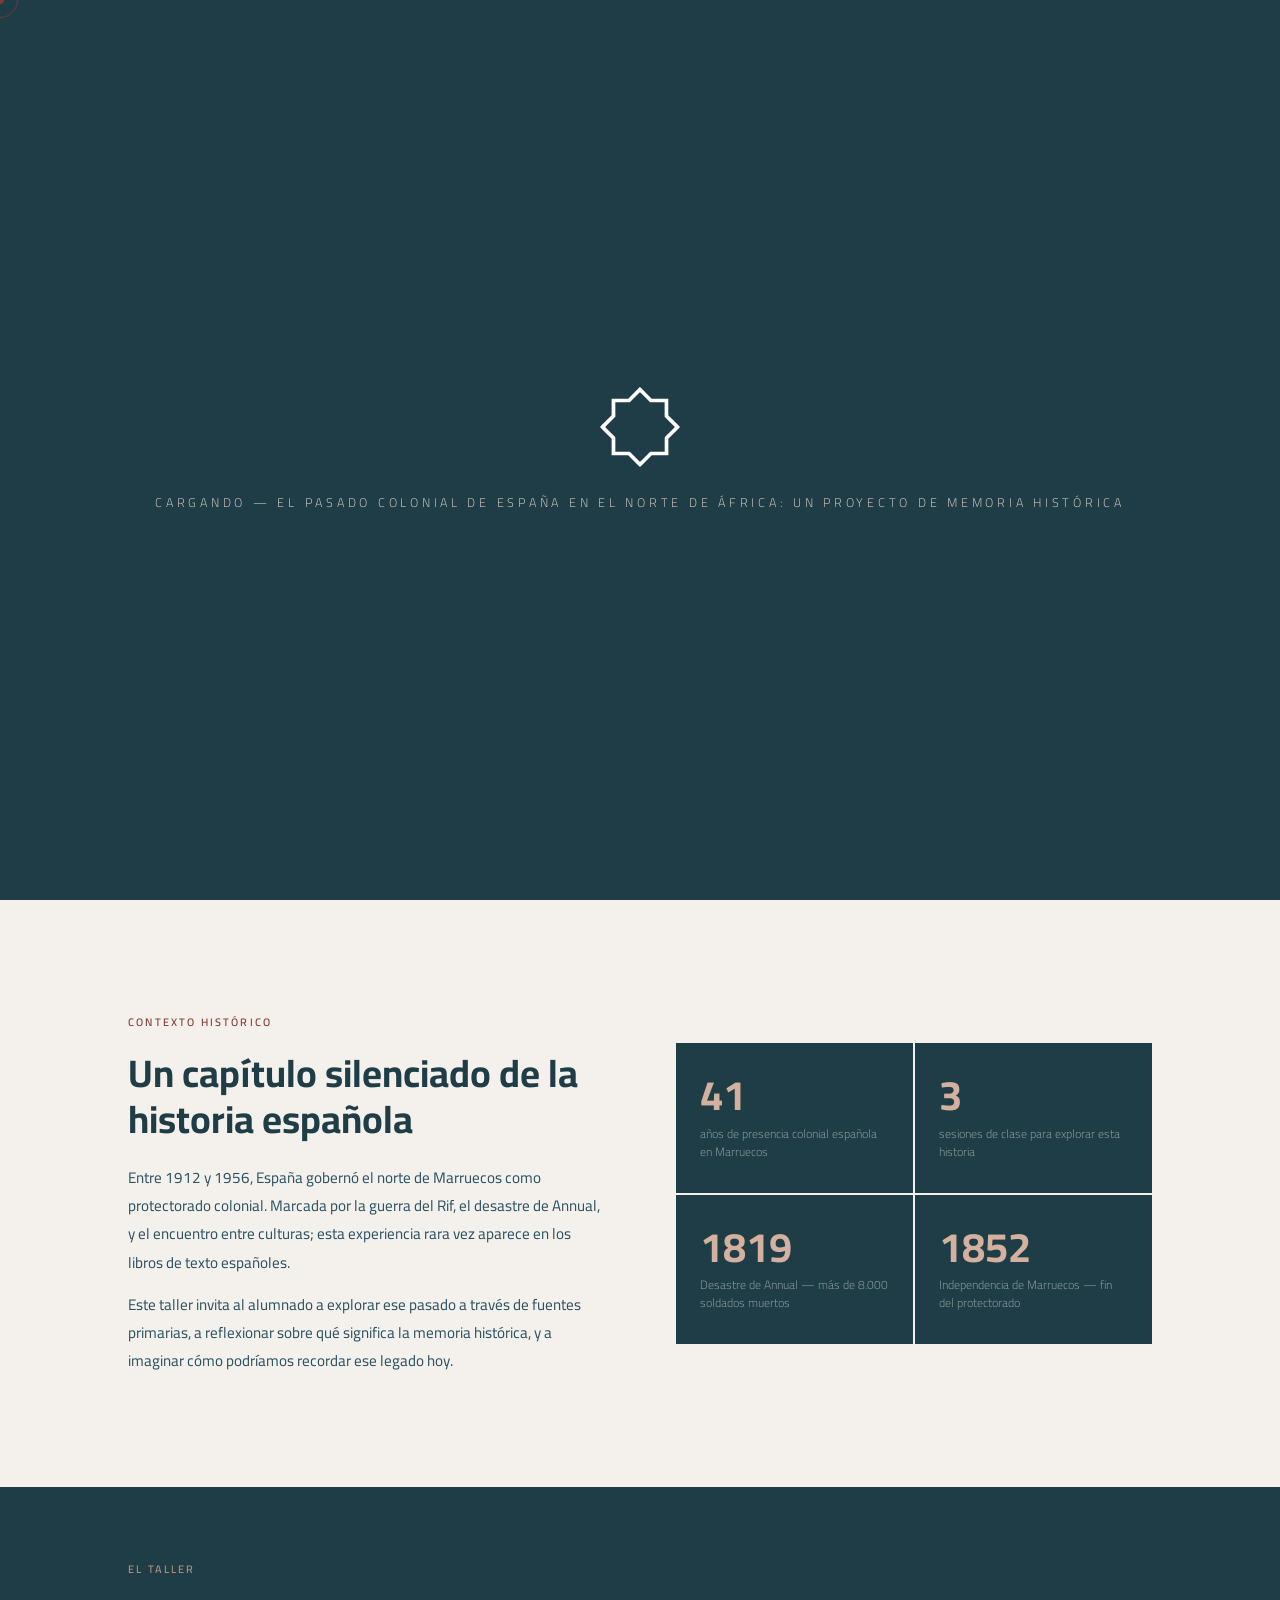
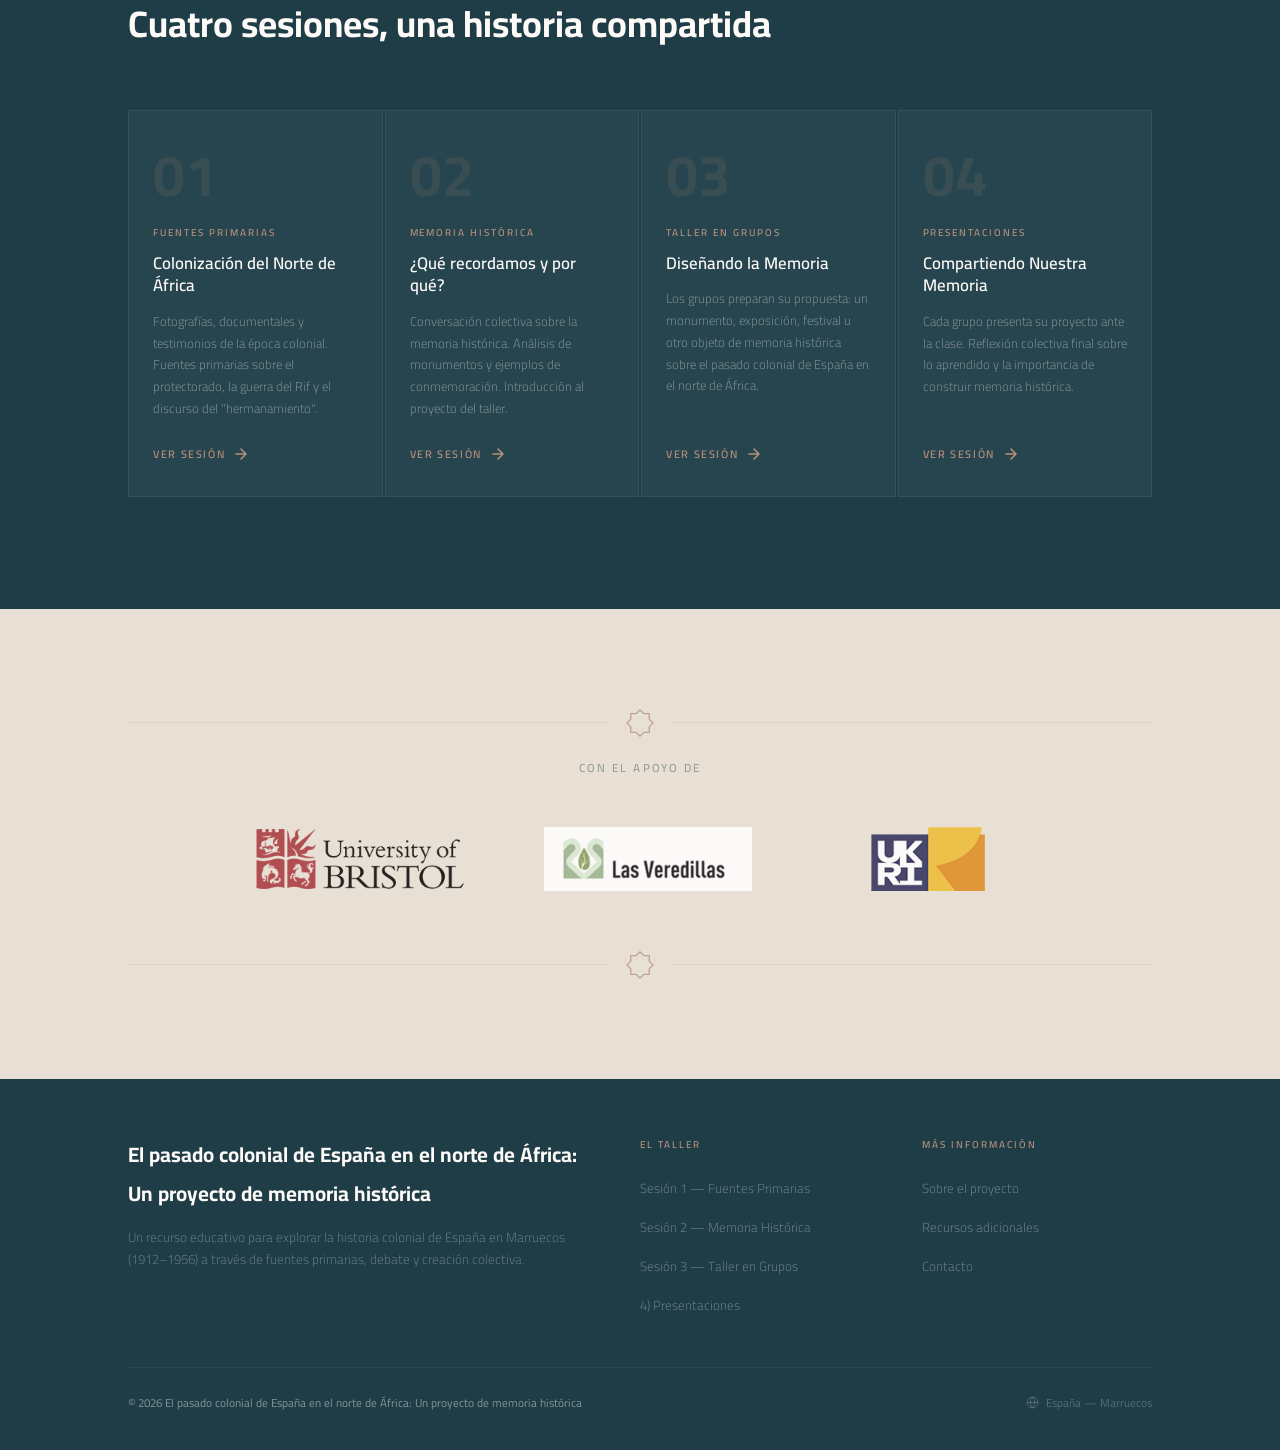
==== commit 035032a1: "changes to session 2" ====
--- a/index.html
+++ b/index.html
@@ -44,10 +44,17 @@
   </a>
   <ul class="nav-links">
     <li><a href="index.html" class="nav-link active">Inicio</a></li>
-    <li><a href="s1.html" class="nav-link">Sesión 1</a></li>
-    <li><a href="s2.html" class="nav-link">Sesión 2</a></li>
-    <li><a href="s3.html" class="nav-link">Sesión 3</a></li>
-    <li><a href="s4.html" class="nav-link">Sesión 4</a></li>
+    <li class="nav-dropdown">
+      <button type="button" class="nav-link nav-dropdown-toggle">Sesiones
+        <svg class="caret" width="10" height="10" viewBox="0 0 10 10" fill="none"><path d="M2 3.5L5 6.5L8 3.5" stroke="currentColor" stroke-width="1.3" stroke-linecap="round" stroke-linejoin="round"/></svg>
+      </button>
+      <ul class="nav-dropdown-menu">
+        <li><a href="s1.html">1) Fuentes Primarias</a></li>
+        <li><a href="s2.html">2) Memoria Histórica</a></li>
+        <li><a href="s3.html">3) Taller en Grupos</a></li>
+        <li><a href="s4.html">4) Presentaciones</a></li>
+      </ul>
+    </li>
     <li><a href="about.html" class="nav-link">El Proyecto</a></li>
     <li><a href="resources.html" class="nav-link">Recursos</a></li>
     <li><a href="juegos.html" class="nav-link">Juegos</a></li>
@@ -77,7 +84,7 @@
   <div class="reveal-left">
     <div class="intro-label">Contexto histórico</div>
     <h2 class="intro-heading">Un capítulo silenciado de la historia española</h2>
-    <p class="intro-body">Entre 1912 y 1956, España gobernó el norte de Marruecos como protectorado colonial. Esta experiencia —marcada por la guerra del Rif, el desastre de Annual, y el encuentro entre culturas— rara vez aparece en los libros de texto españoles.</p>
+    <p class="intro-body">Entre 1912 y 1956, España gobernó el norte de Marruecos como protectorado colonial. Marcada por la guerra del Rif, el desastre de Annual, y el encuentro entre culturas; esta experiencia rara vez aparece en los libros de texto españoles.</p>
     <p class="intro-body">Este taller invita al alumnado a explorar ese pasado a través de fuentes primarias, a reflexionar sobre qué significa la memoria histórica, y a imaginar cómo podríamos recordar ese legado hoy.</p>
   </div>
   <div class="reveal-right">
@@ -135,7 +142,7 @@
 <footer>
   <div class="footer-grid">
     <div><div class="footer-brand">El pasado colonial de España en el norte de África: Un proyecto de memoria histórica</div><p class="footer-tagline">Un recurso educativo para explorar la historia colonial de España en Marruecos (1912–1956) a través de fuentes primarias, debate y creación colectiva.</p></div>
-    <div><div class="footer-nav-label">El Taller</div><ul class="footer-nav-links"><li><a href="s1.html">Sesión 1 — Fuentes Primarias</a></li><li><a href="s2.html">Sesión 2 — Memoria Histórica</a></li><li><a href="s3.html">Sesión 3 — Taller en Grupos</a></li><li><a href="s4.html">Sesión 4 — Presentaciones</a></li></ul></div>
+    <div><div class="footer-nav-label">El Taller</div><ul class="footer-nav-links"><li><a href="s1.html">Sesión 1 — Fuentes Primarias</a></li><li><a href="s2.html">Sesión 2 — Memoria Histórica</a></li><li><a href="s3.html">Sesión 3 — Taller en Grupos</a></li><li><a href="s4.html">4) Presentaciones</a></li></ul></div>
     <div><div class="footer-nav-label">Más información</div><ul class="footer-nav-links"><li><a href="about.html">Sobre el proyecto</a></li><li><a href="resources.html">Recursos adicionales</a></li><li><a href="contact.html">Contacto</a></li></ul></div>
   </div>
   <div class="footer-bottom"><span>© 2026 El pasado colonial de España en el norte de África: Un proyecto de memoria histórica</span><div class="footer-geo-mark"><svg width="13" height="13" viewBox="0 0 24 24" fill="none" stroke="currentColor" stroke-width="1.5"><circle cx="12" cy="12" r="10"/><path d="M2 12h20M12 2a15.3 15.3 0 0 1 4 10 15.3 15.3 0 0 1-4 10 15.3 15.3 0 0 1-4-10 15.3 15.3 0 0 1 4-10z"/></svg>España — Marruecos</div></div>
--- a/styles.css
+++ b/styles.css
@@ -77,6 +77,38 @@
 .nav-hamburger span { display: block; width: 24px; height: 1.5px; background: var(--white); transition: transform .3s, opacity .3s; }
 @keyframes fadeIn { to { opacity: 1; } }
 
+/* ===== NAV DROPDOWN (Sesiones) ===== */
+.nav-dropdown { position: relative; }
+.nav-dropdown-toggle {
+  display: inline-flex; align-items: center; gap: 6px;
+  font-family: var(--font); background: none; border: none; cursor: none;
+  font-size: .72rem; letter-spacing: .15em; text-transform: uppercase;
+  color: rgba(253,250,246,.65); padding-bottom: 3px; transition: color .3s;
+}
+.nav-dropdown-toggle .caret { transition: transform .3s var(--ease); }
+.nav-dropdown-toggle:hover, .nav-dropdown-toggle.active { color: var(--white); }
+.nav-dropdown:hover .nav-dropdown-toggle .caret { transform: rotate(180deg); }
+.nav-dropdown-menu {
+  position: absolute; top: 100%; left: 50%; transform: translateX(-50%) translateY(8px);
+  min-width: 230px; list-style: none; padding: 8px; margin: 0;
+  background: rgba(30,61,71,.98); backdrop-filter: blur(12px);
+  box-shadow: 0 12px 40px rgba(0,0,0,.28); border: 1px solid rgba(255,255,255,.08);
+  opacity: 0; visibility: hidden; pointer-events: none; transition: opacity .3s var(--ease), transform .3s var(--ease);
+}
+.nav-dropdown::before {
+  content: ''; position: absolute; top: 100%; left: 0; right: 0; height: 14px;
+}
+.nav-dropdown:hover .nav-dropdown-menu,
+.nav-dropdown:focus-within .nav-dropdown-menu {
+  opacity: 1; visibility: visible; pointer-events: auto; transform: translateX(-50%) translateY(6px);
+}
+.nav-dropdown-menu a {
+  display: block; padding: 11px 14px;
+  font-size: .72rem; letter-spacing: .1em; text-transform: uppercase;
+  color: rgba(253,250,246,.7); transition: background .25s, color .25s;
+}
+.nav-dropdown-menu a:hover { background: var(--terra-dark); color: var(--white); }
+
 /* ===== PAGES ===== */
 .page { display: none; min-height: 100vh; }
 .page.active { display: block; }
@@ -215,7 +247,7 @@
   right: 8vw; top: 50%;
   transform: translateY(-50%) translateX(48px);
   z-index: 4;
-  width: 36%; max-width: 480px;
+  width: 32%; max-width: 480px;
   display: flex; flex-direction: column; align-items: center; gap: 12px;
   opacity: 0;
   transition: opacity .9s .45s var(--ease-out), transform .9s .45s var(--ease-out);
@@ -281,8 +313,11 @@
 
 .slide-img-caption {
   font-size: .65rem; letter-spacing: .12em; text-transform: uppercase;
-  color: rgba(253,250,246,.45); text-align: center; line-height: 1.6;
-  font-weight: 400; font-style: italic;
+  color: #2a2a2a; text-align: center; line-height: 1.6;
+  font-weight: 500; font-style: italic;
+  background: rgba(253,250,246,.85);
+  padding: .5em .9em; border-radius: 6px;
+  width: fit-content; max-width: 100%; margin: .5em auto 0;
 }
 @media (max-width: 900px) {
   /* Let the slider grow with the active slide instead of clipping at 100vh */
@@ -306,6 +341,7 @@
 .slide-tag::before { content:''; display:block; width:28px; height:1px; background:var(--gold); }
 .slide-heading { font-weight:700; font-size:clamp(1.9rem,4vw,3.5rem); color:var(--white); line-height:1.1; margin-bottom:22px; opacity:0; transform:translateY(30px); transition:opacity .8s .35s var(--ease-out),transform .8s .35s var(--ease-out); }
 .slide.active .slide-heading { opacity:1; transform:translateY(0); }
+.slide-heading.sm { font-size:clamp(1.5rem,2.8vw,2.5rem); }
 .slide-body { font-size:.95rem; color:rgba(253,250,246,.72); line-height:1.85; max-width:560px; font-weight:300; opacity:0; transform:translateY(20px); transition:opacity .8s .5s var(--ease-out),transform .8s .5s var(--ease-out); }
 .slide.active .slide-body { opacity:1; transform:translateY(0); }
 .slide-quote { margin-top:28px; padding-left:18px; border-left:2px solid var(--gold); font-size:1rem; color:rgba(253,250,246,.6); line-height:1.65; font-weight:300; opacity:0; transform:translateY(20px); transition:opacity .8s .65s var(--ease-out),transform .8s .65s var(--ease-out); }
@@ -314,7 +350,12 @@
 .slide-activity { margin-top:24px; padding:18px 22px; background:rgba(185,145,124,.12); border:1px solid rgba(185,145,124,.2); opacity:0; transform:translateY(20px); transition:opacity .8s .65s var(--ease-out),transform .8s .65s var(--ease-out); }
 .slide.active .slide-activity { opacity:1; transform:translateY(0); }
 .slide-activity-label { font-size:.65rem; letter-spacing:.2em; text-transform:uppercase; color:var(--gold); margin-bottom:10px; font-weight:600; }
-.slide-activity p { font-size:.85rem; color:rgba(253,250,246,.72); line-height:1.75; font-weight:300; }
+.slide-activity p { font-size:.88rem; color:rgba(253,250,246,.82); line-height:1.75; font-weight:400; }
+.slide-activity .q-list { list-style:none; margin:0; padding:0; display:flex; flex-direction:column; gap:10px; }
+.slide-activity .q-list li { position:relative; padding-left:20px; font-size:.92rem; color:rgba(253,250,246,.95); line-height:1.6; font-weight:500; }
+.slide-activity .q-list li::before { content:''; position:absolute; left:2px; top:.55em; width:6px; height:6px; background:var(--gold); border-radius:50%; }
+.slide-activity .q-intro { margin-bottom:12px; }
+.slide-activity .q-note { margin-top:12px; font-style:italic; opacity:.85; }
 
 /* Slider controls */
 .slider-nav { position:absolute; bottom:44px; left:0; right:0; z-index:10; display:flex; align-items:center; justify-content:space-between; padding:0 10vw; }
@@ -352,7 +393,7 @@
 .objectives-box::before { content:''; position:absolute; top:0; left:0; width:4px; height:100%; background:linear-gradient(to bottom,var(--terra),var(--gold)); }
 .objectives-label { font-size:.68rem; letter-spacing:.2em; text-transform:uppercase; color:var(--gold); margin-bottom:22px; font-weight:600; }
 .objectives-list { list-style:none; display:flex; flex-direction:column; gap:14px; }
-.objectives-list li { display:flex; gap:14px; font-size:.92rem; line-height:1.6; color:rgba(253,250,246,.78); font-weight:300; }
+.objectives-list li { display:flex; gap:14px; font-size:.95rem; line-height:1.6; color:rgba(253,250,246,.95); font-weight:500; }
 .objectives-list li::before { content:'→'; color:var(--gold); flex-shrink:0; margin-top:1px; }
 .content-block { margin-bottom: 56px; }
 .block-label { font-size:.68rem; letter-spacing:.2em; text-transform:uppercase; color:var(--terra); margin-bottom:12px; display:flex; align-items:center; gap:12px; font-weight:600; }
@@ -415,6 +456,8 @@
 .contact-person-name { font-weight:700; font-size:1rem; color:var(--white); margin-bottom:4px; }
 .contact-person-role { font-size:.72rem; letter-spacing:.12em; text-transform:uppercase; color:var(--gold); margin-bottom:10px; font-weight:600; }
 .contact-person-detail { font-size:.82rem; color:rgba(253,250,246,.55); line-height:1.6; font-weight:300; }
+.contact-person-link { display:inline-flex; align-items:center; gap:5px; margin-top:12px; font-size:.72rem; letter-spacing:.1em; text-transform:uppercase; font-weight:600; color:var(--gold); transition:color .25s; }
+.contact-person-link:hover { color:var(--white); }
 .contact-form { background:var(--white); padding:48px; border:1px solid var(--sand); }
 .form-label { font-size:.7rem; letter-spacing:.15em; text-transform:uppercase; color:var(--teal); margin-bottom:8px; display:block; font-weight:600; }
 .form-input, .form-textarea {
